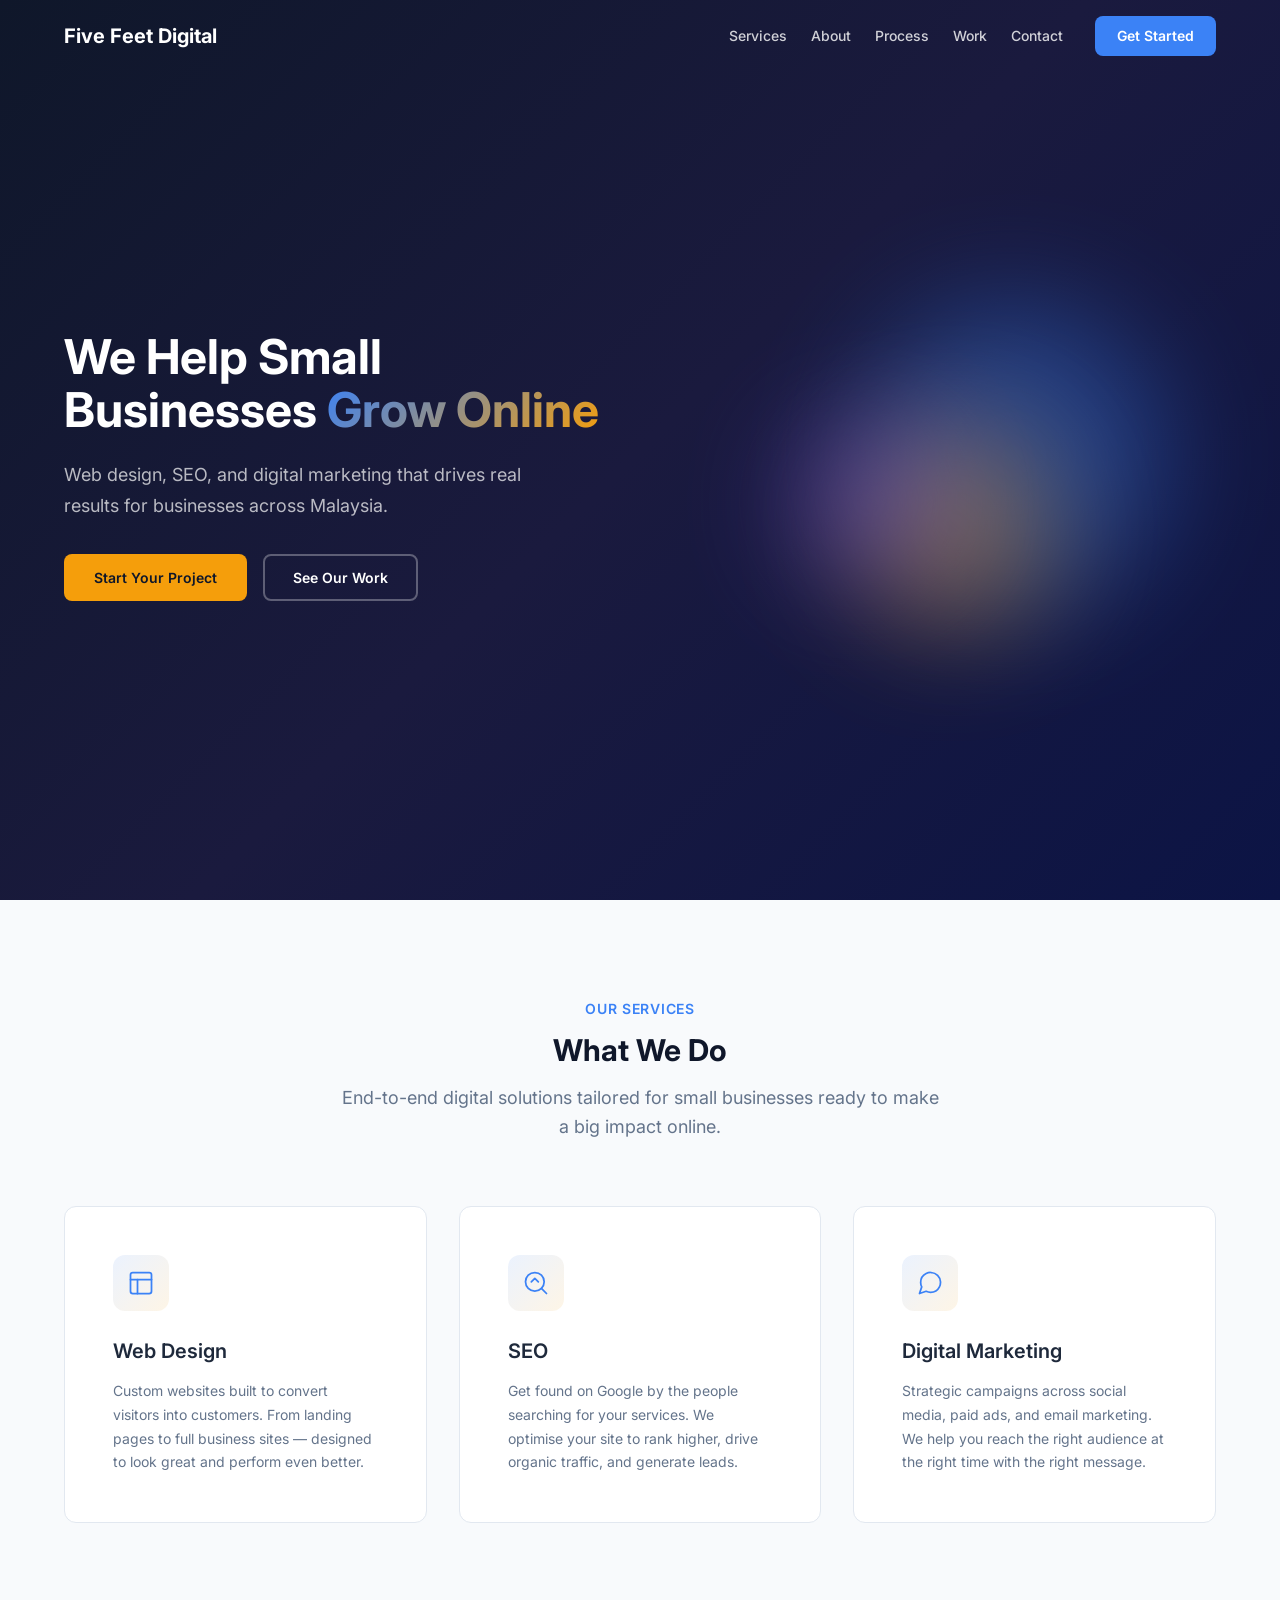
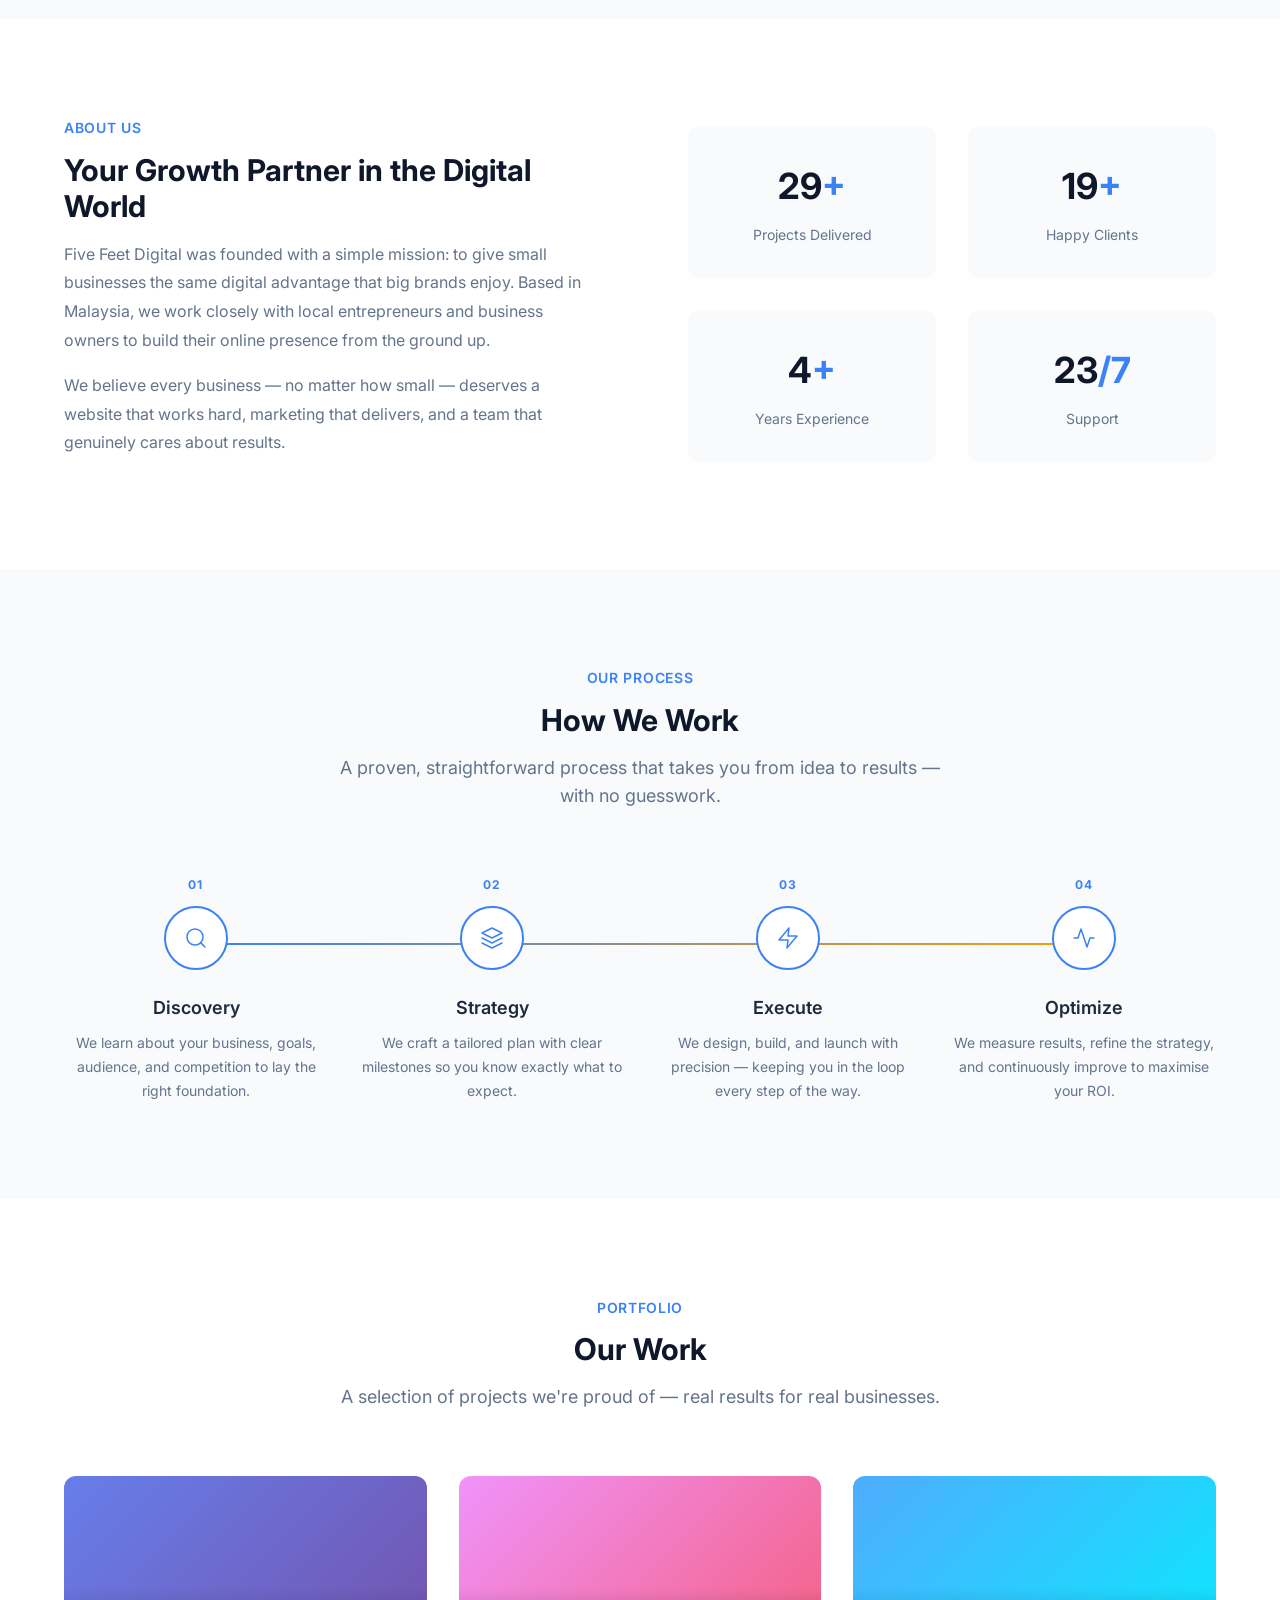
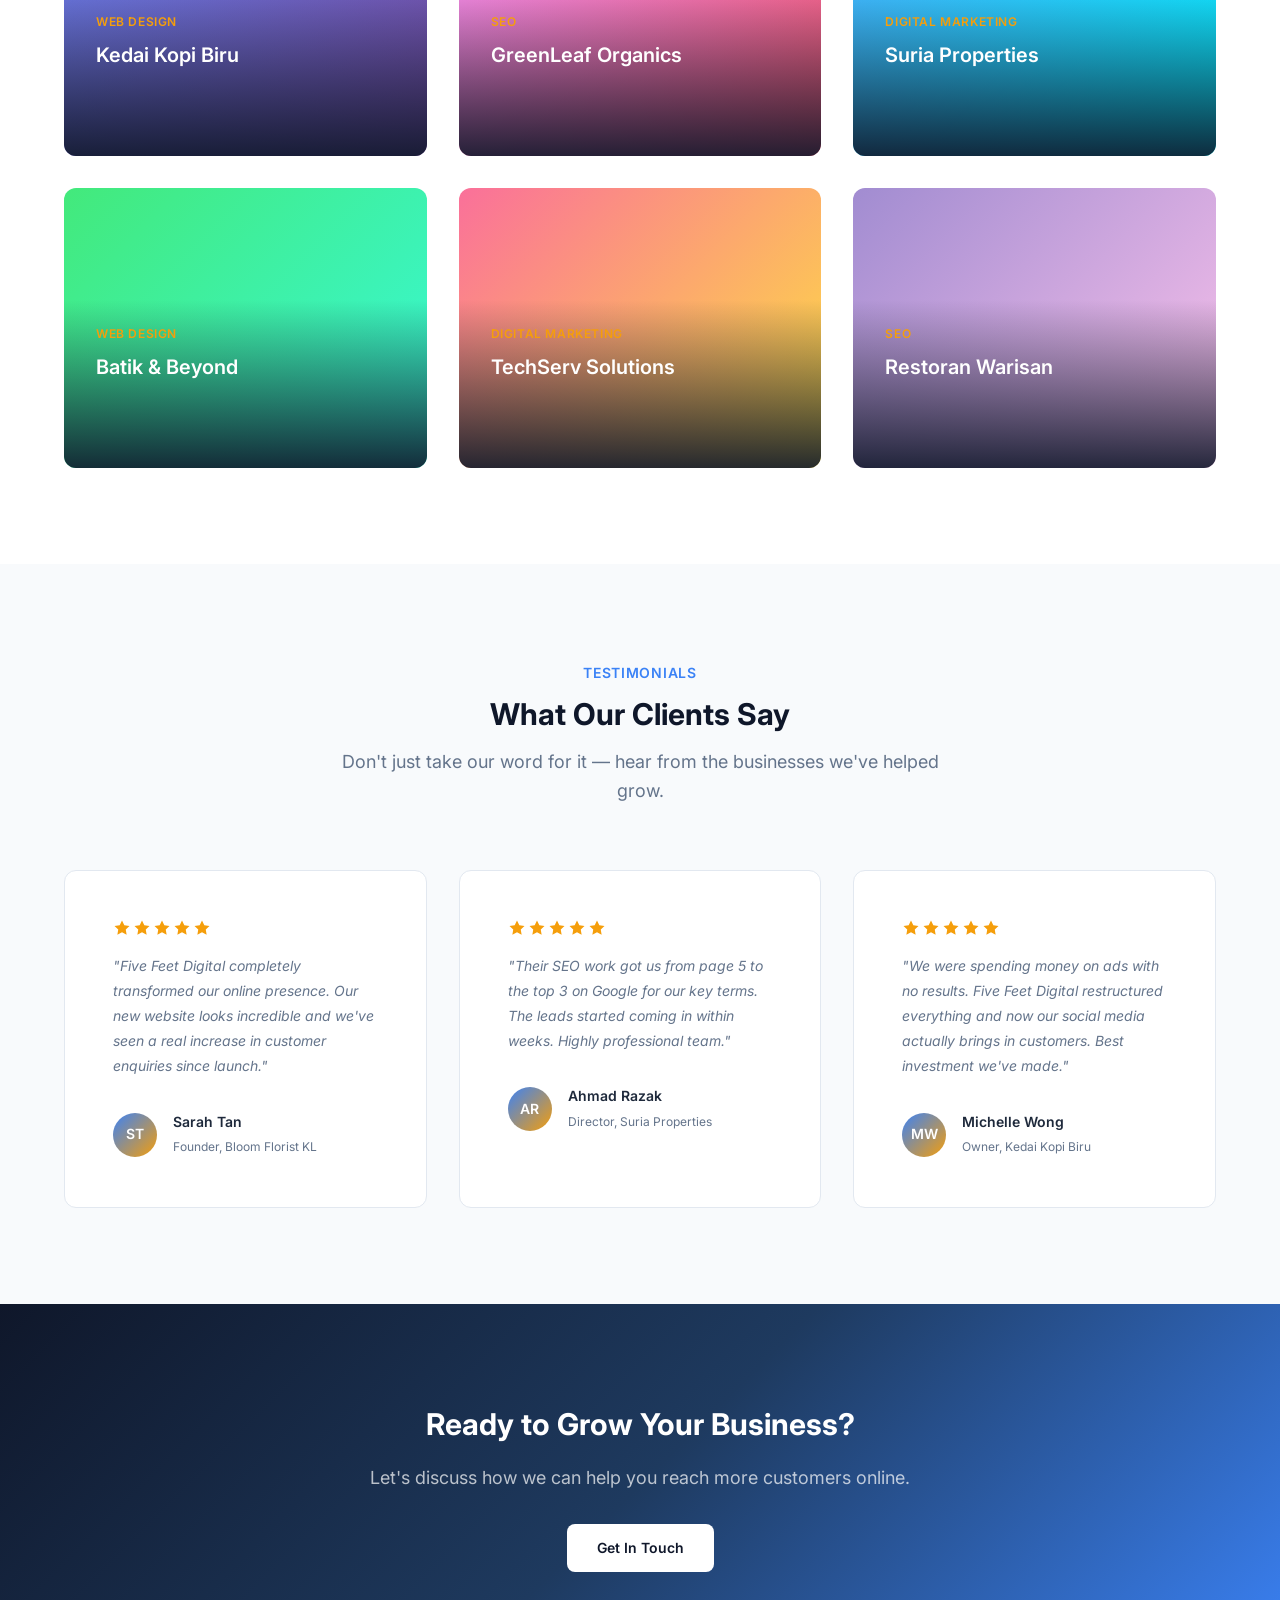
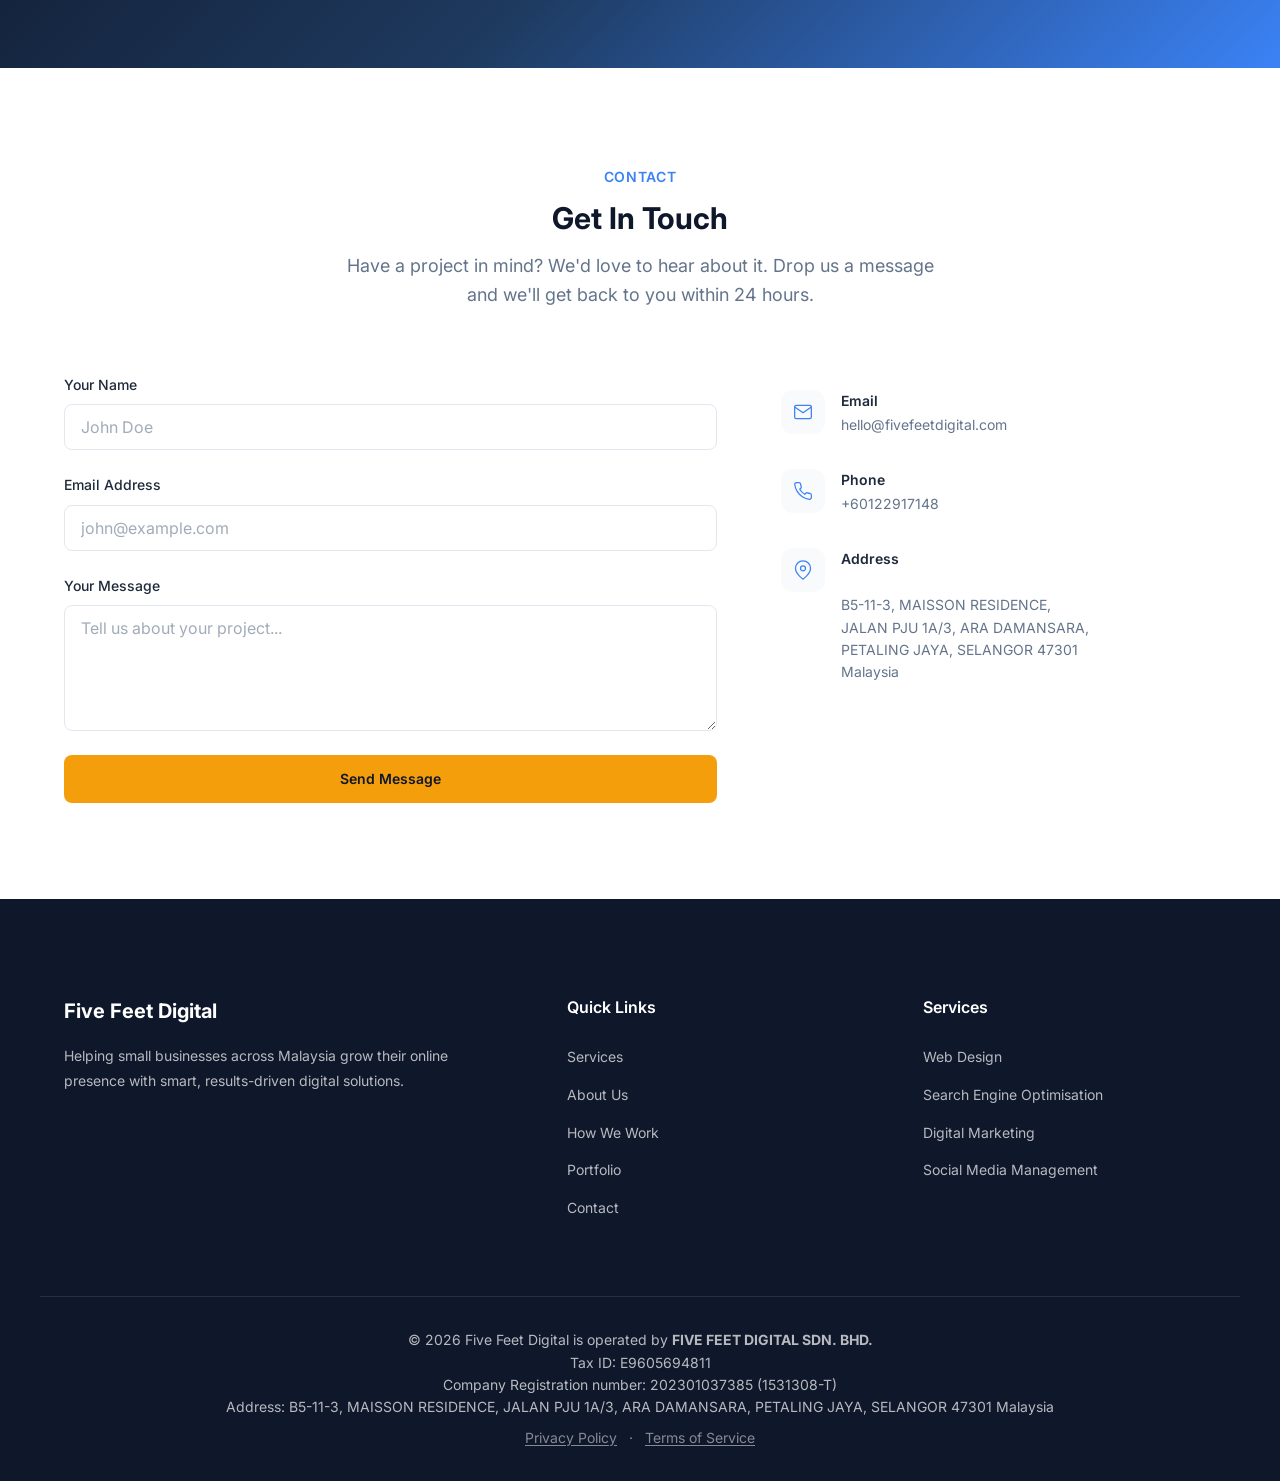
==== index.html @ aad190e7 "updated footer" ====
<!DOCTYPE html>
<html lang="en">
<head>
  <meta charset="UTF-8">
  <meta name="viewport" content="width=device-width, initial-scale=1.0">
  <title>Five Feet Digital — Web Design, SEO & Digital Marketing in Malaysia</title>
  <meta name="description" content="Five Feet Digital helps small businesses in Malaysia grow online with custom web design, SEO, and digital marketing services.">
  <meta property="og:title" content="Five Feet Digital — Web Design, SEO & Digital Marketing">
  <meta property="og:description" content="We help small businesses grow online with custom web design, SEO, and digital marketing services.">
  <meta property="og:type" content="website">
  <meta name="facebook-domain-verification" content="1vi4ggnlfajate3uut2qs964az9f27" />
  <link rel="preconnect" href="https://fonts.googleapis.com">
  <link rel="preconnect" href="https://fonts.gstatic.com" crossorigin>
  <link href="https://fonts.googleapis.com/css2?family=Inter:wght@400;500;600;700&display=swap" rel="stylesheet">
  <link rel="stylesheet" href="style.css">
</head>
<body>

  <!-- Navigation -->
  <header class="header" id="header">
    <nav class="nav container">
      <a href="#" class="nav__logo">Five Feet Digital</a>
      <div class="nav__menu" id="nav-menu">
        <ul class="nav__list">
          <li><a href="#services" class="nav__link">Services</a></li>
          <li><a href="#about" class="nav__link">About</a></li>
          <li><a href="#process" class="nav__link">Process</a></li>
          <li><a href="#work" class="nav__link">Work</a></li>
          <li><a href="#contact" class="nav__link">Contact</a></li>
        </ul>
        <a href="#contact" class="btn btn--primary nav__cta">Get Started</a>
      </div>
      <button class="nav__toggle" id="nav-toggle" aria-label="Toggle menu">
        <span></span>
        <span></span>
        <span></span>
      </button>
    </nav>
  </header>

  <main>

    <!-- Hero -->
    <section class="hero" id="hero">
      <div class="container hero__container">
        <div class="hero__content">
          <h1 class="hero__title">We Help Small Businesses <span class="text-gradient">Grow Online</span></h1>
          <p class="hero__subtitle">Web design, SEO, and digital marketing that drives real results for businesses across Malaysia.</p>
          <div class="hero__actions">
            <a href="#contact" class="btn btn--accent">Start Your Project</a>
            <a href="#work" class="btn btn--outline">See Our Work</a>
          </div>
        </div>
        <div class="hero__visual" aria-hidden="true">
          <div class="hero__shape hero__shape--1"></div>
          <div class="hero__shape hero__shape--2"></div>
          <div class="hero__shape hero__shape--3"></div>
        </div>
      </div>
    </section>

    <!-- Services -->
    <section class="section services" id="services">
      <div class="container">
        <div class="section__header">
          <span class="section__tag">Our Services</span>
          <h2 class="section__title">What We Do</h2>
          <p class="section__subtitle">End-to-end digital solutions tailored for small businesses ready to make a big impact online.</p>
        </div>
        <div class="services__grid">
          <div class="service-card fade-in">
            <div class="service-card__icon">
              <svg width="28" height="28" viewBox="0 0 24 24" fill="none" stroke="currentColor" stroke-width="1.5" stroke-linecap="round" stroke-linejoin="round">
                <rect x="3" y="3" width="18" height="18" rx="2"></rect>
                <line x1="3" y1="9" x2="21" y2="9"></line>
                <line x1="9" y1="21" x2="9" y2="9"></line>
              </svg>
            </div>
            <h3 class="service-card__title">Web Design</h3>
            <p class="service-card__desc">Custom websites built to convert visitors into customers. From landing pages to full business sites — designed to look great and perform even better.</p>
          </div>
          <div class="service-card fade-in">
            <div class="service-card__icon">
              <svg width="28" height="28" viewBox="0 0 24 24" fill="none" stroke="currentColor" stroke-width="1.5" stroke-linecap="round" stroke-linejoin="round">
                <circle cx="11" cy="11" r="8"></circle>
                <line x1="21" y1="21" x2="16.65" y2="16.65"></line>
                <polyline points="8 11 11 8 14 11"></polyline>
              </svg>
            </div>
            <h3 class="service-card__title">SEO</h3>
            <p class="service-card__desc">Get found on Google by the people searching for your services. We optimise your site to rank higher, drive organic traffic, and generate leads.</p>
          </div>
          <div class="service-card fade-in">
            <div class="service-card__icon">
              <svg width="28" height="28" viewBox="0 0 24 24" fill="none" stroke="currentColor" stroke-width="1.5" stroke-linecap="round" stroke-linejoin="round">
                <path d="M21 11.5a8.38 8.38 0 0 1-.9 3.8 8.5 8.5 0 0 1-7.6 4.7 8.38 8.38 0 0 1-3.8-.9L3 21l1.9-5.7a8.38 8.38 0 0 1-.9-3.8 8.5 8.5 0 0 1 4.7-7.6 8.38 8.38 0 0 1 3.8-.9h.5a8.48 8.48 0 0 1 8 8v.5z"></path>
              </svg>
            </div>
            <h3 class="service-card__title">Digital Marketing</h3>
            <p class="service-card__desc">Strategic campaigns across social media, paid ads, and email marketing. We help you reach the right audience at the right time with the right message.</p>
          </div>
        </div>
      </div>
    </section>

    <!-- About -->
    <section class="section about" id="about">
      <div class="container about__container">
        <div class="about__content fade-in">
          <span class="section__tag">About Us</span>
          <h2 class="section__title">Your Growth Partner in the Digital World</h2>
          <p>Five Feet Digital was founded with a simple mission: to give small businesses the same digital advantage that big brands enjoy. Based in Malaysia, we work closely with local entrepreneurs and business owners to build their online presence from the ground up.</p>
          <p>We believe every business — no matter how small — deserves a website that works hard, marketing that delivers, and a team that genuinely cares about results.</p>
        </div>
        <div class="about__stats fade-in">
          <div class="stat">
            <span class="stat__number" data-target="30">0</span><span class="stat__suffix">+</span>
            <span class="stat__label">Projects Delivered</span>
          </div>
          <div class="stat">
            <span class="stat__number" data-target="20">0</span><span class="stat__suffix">+</span>
            <span class="stat__label">Happy Clients</span>
          </div>
          <div class="stat">
            <span class="stat__number" data-target="5">0</span><span class="stat__suffix">+</span>
            <span class="stat__label">Years Experience</span>
          </div>
          <div class="stat">
            <span class="stat__number" data-target="24">0</span><span class="stat__suffix">/7</span>
            <span class="stat__label">Support</span>
          </div>
        </div>
      </div>
    </section>

    <!-- Process -->
    <section class="section process" id="process">
      <div class="container">
        <div class="section__header">
          <span class="section__tag">Our Process</span>
          <h2 class="section__title">How We Work</h2>
          <p class="section__subtitle">A proven, straightforward process that takes you from idea to results — with no guesswork.</p>
        </div>
        <div class="process__timeline">
          <div class="process__step fade-in">
            <div class="process__number">01</div>
            <div class="process__icon">
              <svg width="24" height="24" viewBox="0 0 24 24" fill="none" stroke="currentColor" stroke-width="1.5" stroke-linecap="round" stroke-linejoin="round">
                <circle cx="11" cy="11" r="8"></circle>
                <line x1="21" y1="21" x2="16.65" y2="16.65"></line>
              </svg>
            </div>
            <h3>Discovery</h3>
            <p>We learn about your business, goals, audience, and competition to lay the right foundation.</p>
          </div>
          <div class="process__step fade-in">
            <div class="process__number">02</div>
            <div class="process__icon">
              <svg width="24" height="24" viewBox="0 0 24 24" fill="none" stroke="currentColor" stroke-width="1.5" stroke-linecap="round" stroke-linejoin="round">
                <path d="M12 2L2 7l10 5 10-5-10-5z"></path>
                <path d="M2 17l10 5 10-5"></path>
                <path d="M2 12l10 5 10-5"></path>
              </svg>
            </div>
            <h3>Strategy</h3>
            <p>We craft a tailored plan with clear milestones so you know exactly what to expect.</p>
          </div>
          <div class="process__step fade-in">
            <div class="process__number">03</div>
            <div class="process__icon">
              <svg width="24" height="24" viewBox="0 0 24 24" fill="none" stroke="currentColor" stroke-width="1.5" stroke-linecap="round" stroke-linejoin="round">
                <polyline points="13 2 3 14 12 14 11 22 21 10 12 10 13 2"></polyline>
              </svg>
            </div>
            <h3>Execute</h3>
            <p>We design, build, and launch with precision — keeping you in the loop every step of the way.</p>
          </div>
          <div class="process__step fade-in">
            <div class="process__number">04</div>
            <div class="process__icon">
              <svg width="24" height="24" viewBox="0 0 24 24" fill="none" stroke="currentColor" stroke-width="1.5" stroke-linecap="round" stroke-linejoin="round">
                <polyline points="22 12 18 12 15 21 9 3 6 12 2 12"></polyline>
              </svg>
            </div>
            <h3>Optimize</h3>
            <p>We measure results, refine the strategy, and continuously improve to maximise your ROI.</p>
          </div>
        </div>
      </div>
    </section>

    <!-- Work / Portfolio -->
    <section class="section work" id="work">
      <div class="container">
        <div class="section__header">
          <span class="section__tag">Portfolio</span>
          <h2 class="section__title">Our Work</h2>
          <p class="section__subtitle">A selection of projects we're proud of — real results for real businesses.</p>
        </div>
        <div class="work__grid">
          <div class="work-card fade-in" style="--card-gradient: linear-gradient(135deg, #667eea, #764ba2)">
            <div class="work-card__overlay">
              <span class="work-card__tag">Web Design</span>
              <h3 class="work-card__title">Kedai Kopi Biru</h3>
              <p class="work-card__desc">Cafe website redesign that increased online orders by 40%</p>
            </div>
          </div>
          <div class="work-card fade-in" style="--card-gradient: linear-gradient(135deg, #f093fb, #f5576c)">
            <div class="work-card__overlay">
              <span class="work-card__tag">SEO</span>
              <h3 class="work-card__title">GreenLeaf Organics</h3>
              <p class="work-card__desc">E-commerce SEO strategy driving 3x organic traffic growth</p>
            </div>
          </div>
          <div class="work-card fade-in" style="--card-gradient: linear-gradient(135deg, #4facfe, #00f2fe)">
            <div class="work-card__overlay">
              <span class="work-card__tag">Digital Marketing</span>
              <h3 class="work-card__title">Suria Properties</h3>
              <p class="work-card__desc">Lead generation campaign with 200+ qualified leads per month</p>
            </div>
          </div>
          <div class="work-card fade-in" style="--card-gradient: linear-gradient(135deg, #43e97b, #38f9d7)">
            <div class="work-card__overlay">
              <span class="work-card__tag">Web Design</span>
              <h3 class="work-card__title">Batik &amp; Beyond</h3>
              <p class="work-card__desc">Brand identity and online store for a traditional craft business</p>
            </div>
          </div>
          <div class="work-card fade-in" style="--card-gradient: linear-gradient(135deg, #fa709a, #fee140)">
            <div class="work-card__overlay">
              <span class="work-card__tag">Digital Marketing</span>
              <h3 class="work-card__title">TechServ Solutions</h3>
              <p class="work-card__desc">Full digital strategy that doubled revenue in 6 months</p>
            </div>
          </div>
          <div class="work-card fade-in" style="--card-gradient: linear-gradient(135deg, #a18cd1, #fbc2eb)">
            <div class="work-card__overlay">
              <span class="work-card__tag">SEO</span>
              <h3 class="work-card__title">Restoran Warisan</h3>
              <p class="work-card__desc">Local SEO and Google Maps optimisation for a heritage restaurant</p>
            </div>
          </div>
        </div>
      </div>
    </section>

    <!-- Testimonials -->
    <section class="section testimonials" id="testimonials">
      <div class="container">
        <div class="section__header">
          <span class="section__tag">Testimonials</span>
          <h2 class="section__title">What Our Clients Say</h2>
          <p class="section__subtitle">Don't just take our word for it — hear from the businesses we've helped grow.</p>
        </div>
        <div class="testimonials__grid">
          <div class="testimonial-card fade-in">
            <div class="testimonial-card__stars" aria-label="5 out of 5 stars">
              <svg width="18" height="18" viewBox="0 0 24 24" fill="currentColor"><path d="M12 2l3.09 6.26L22 9.27l-5 4.87 1.18 6.88L12 17.77l-6.18 3.25L7 14.14 2 9.27l6.91-1.01L12 2z"/></svg>
              <svg width="18" height="18" viewBox="0 0 24 24" fill="currentColor"><path d="M12 2l3.09 6.26L22 9.27l-5 4.87 1.18 6.88L12 17.77l-6.18 3.25L7 14.14 2 9.27l6.91-1.01L12 2z"/></svg>
              <svg width="18" height="18" viewBox="0 0 24 24" fill="currentColor"><path d="M12 2l3.09 6.26L22 9.27l-5 4.87 1.18 6.88L12 17.77l-6.18 3.25L7 14.14 2 9.27l6.91-1.01L12 2z"/></svg>
              <svg width="18" height="18" viewBox="0 0 24 24" fill="currentColor"><path d="M12 2l3.09 6.26L22 9.27l-5 4.87 1.18 6.88L12 17.77l-6.18 3.25L7 14.14 2 9.27l6.91-1.01L12 2z"/></svg>
              <svg width="18" height="18" viewBox="0 0 24 24" fill="currentColor"><path d="M12 2l3.09 6.26L22 9.27l-5 4.87 1.18 6.88L12 17.77l-6.18 3.25L7 14.14 2 9.27l6.91-1.01L12 2z"/></svg>
            </div>
            <p class="testimonial-card__quote">"Five Feet Digital completely transformed our online presence. Our new website looks incredible and we've seen a real increase in customer enquiries since launch."</p>
            <div class="testimonial-card__author">
              <div class="testimonial-card__avatar">ST</div>
              <div>
                <strong>Sarah Tan</strong>
                <span>Founder, Bloom Florist KL</span>
              </div>
            </div>
          </div>
          <div class="testimonial-card fade-in">
            <div class="testimonial-card__stars" aria-label="5 out of 5 stars">
              <svg width="18" height="18" viewBox="0 0 24 24" fill="currentColor"><path d="M12 2l3.09 6.26L22 9.27l-5 4.87 1.18 6.88L12 17.77l-6.18 3.25L7 14.14 2 9.27l6.91-1.01L12 2z"/></svg>
              <svg width="18" height="18" viewBox="0 0 24 24" fill="currentColor"><path d="M12 2l3.09 6.26L22 9.27l-5 4.87 1.18 6.88L12 17.77l-6.18 3.25L7 14.14 2 9.27l6.91-1.01L12 2z"/></svg>
              <svg width="18" height="18" viewBox="0 0 24 24" fill="currentColor"><path d="M12 2l3.09 6.26L22 9.27l-5 4.87 1.18 6.88L12 17.77l-6.18 3.25L7 14.14 2 9.27l6.91-1.01L12 2z"/></svg>
              <svg width="18" height="18" viewBox="0 0 24 24" fill="currentColor"><path d="M12 2l3.09 6.26L22 9.27l-5 4.87 1.18 6.88L12 17.77l-6.18 3.25L7 14.14 2 9.27l6.91-1.01L12 2z"/></svg>
              <svg width="18" height="18" viewBox="0 0 24 24" fill="currentColor"><path d="M12 2l3.09 6.26L22 9.27l-5 4.87 1.18 6.88L12 17.77l-6.18 3.25L7 14.14 2 9.27l6.91-1.01L12 2z"/></svg>
            </div>
            <p class="testimonial-card__quote">"Their SEO work got us from page 5 to the top 3 on Google for our key terms. The leads started coming in within weeks. Highly professional team."</p>
            <div class="testimonial-card__author">
              <div class="testimonial-card__avatar">AR</div>
              <div>
                <strong>Ahmad Razak</strong>
                <span>Director, Suria Properties</span>
              </div>
            </div>
          </div>
          <div class="testimonial-card fade-in">
            <div class="testimonial-card__stars" aria-label="5 out of 5 stars">
              <svg width="18" height="18" viewBox="0 0 24 24" fill="currentColor"><path d="M12 2l3.09 6.26L22 9.27l-5 4.87 1.18 6.88L12 17.77l-6.18 3.25L7 14.14 2 9.27l6.91-1.01L12 2z"/></svg>
              <svg width="18" height="18" viewBox="0 0 24 24" fill="currentColor"><path d="M12 2l3.09 6.26L22 9.27l-5 4.87 1.18 6.88L12 17.77l-6.18 3.25L7 14.14 2 9.27l6.91-1.01L12 2z"/></svg>
              <svg width="18" height="18" viewBox="0 0 24 24" fill="currentColor"><path d="M12 2l3.09 6.26L22 9.27l-5 4.87 1.18 6.88L12 17.77l-6.18 3.25L7 14.14 2 9.27l6.91-1.01L12 2z"/></svg>
              <svg width="18" height="18" viewBox="0 0 24 24" fill="currentColor"><path d="M12 2l3.09 6.26L22 9.27l-5 4.87 1.18 6.88L12 17.77l-6.18 3.25L7 14.14 2 9.27l6.91-1.01L12 2z"/></svg>
              <svg width="18" height="18" viewBox="0 0 24 24" fill="currentColor"><path d="M12 2l3.09 6.26L22 9.27l-5 4.87 1.18 6.88L12 17.77l-6.18 3.25L7 14.14 2 9.27l6.91-1.01L12 2z"/></svg>
            </div>
            <p class="testimonial-card__quote">"We were spending money on ads with no results. Five Feet Digital restructured everything and now our social media actually brings in customers. Best investment we've made."</p>
            <div class="testimonial-card__author">
              <div class="testimonial-card__avatar">MW</div>
              <div>
                <strong>Michelle Wong</strong>
                <span>Owner, Kedai Kopi Biru</span>
              </div>
            </div>
          </div>
        </div>
      </div>
    </section>

    <!-- CTA Banner -->
    <section class="cta-banner">
      <div class="container cta-banner__container">
        <h2 class="cta-banner__title">Ready to Grow Your Business?</h2>
        <p class="cta-banner__subtitle">Let's discuss how we can help you reach more customers online.</p>
        <a href="#contact" class="btn btn--white">Get In Touch</a>
      </div>
    </section>

    <!-- Contact -->
    <section class="section contact" id="contact">
      <div class="container">
        <div class="section__header">
          <span class="section__tag">Contact</span>
          <h2 class="section__title">Get In Touch</h2>
          <p class="section__subtitle">Have a project in mind? We'd love to hear about it. Drop us a message and we'll get back to you within 24 hours.</p>
        </div>
        <div class="contact__container">
          <!-- To connect this form to a backend, replace action="#" with your Formspree endpoint (e.g. https://formspree.io/f/YOUR_ID) -->
          <form class="contact__form fade-in" id="contact-form" action="#" method="POST">
            <div class="form__group">
              <label for="name">Your Name</label>
              <input type="text" id="name" name="name" placeholder="John Doe" required>
            </div>
            <div class="form__group">
              <label for="email">Email Address</label>
              <input type="email" id="email" name="email" placeholder="john@example.com" required>
            </div>
            <div class="form__group">
              <label for="message">Your Message</label>
              <textarea id="message" name="message" rows="5" placeholder="Tell us about your project..." required></textarea>
            </div>
            <button type="submit" class="btn btn--accent btn--full">Send Message</button>
          </form>
          <div class="contact__info fade-in">
            <div class="contact__info-item">
              <div class="contact__info-icon">
                <svg width="20" height="20" viewBox="0 0 24 24" fill="none" stroke="currentColor" stroke-width="1.5" stroke-linecap="round" stroke-linejoin="round">
                  <path d="M4 4h16c1.1 0 2 .9 2 2v12c0 1.1-.9 2-2 2H4c-1.1 0-2-.9-2-2V6c0-1.1.9-2 2-2z"></path>
                  <polyline points="22,6 12,13 2,6"></polyline>
                </svg>
              </div>
              <div>
                <strong>Email</strong>
                <p><a href="mailto:hello@fivefeetdigital.com">hello@fivefeetdigital.com</a></p>
              </div>
            </div>
            <div class="contact__info-item">
              <div class="contact__info-icon">
                <svg width="20" height="20" viewBox="0 0 24 24" fill="none" stroke="currentColor" stroke-width="1.5" stroke-linecap="round" stroke-linejoin="round">
                  <path d="M22 16.92v3a2 2 0 0 1-2.18 2 19.79 19.79 0 0 1-8.63-3.07 19.5 19.5 0 0 1-6-6 19.79 19.79 0 0 1-3.07-8.67A2 2 0 0 1 4.11 2h3a2 2 0 0 1 2 1.72 12.84 12.84 0 0 0 .7 2.81 2 2 0 0 1-.45 2.11L8.09 9.91a16 16 0 0 0 6 6l1.27-1.27a2 2 0 0 1 2.11-.45 12.84 12.84 0 0 0 2.81.7A2 2 0 0 1 22 16.92z"></path>
                </svg>
              </div>
              <div>
                <strong>Phone</strong>
                <p>+60122917148</p>
              </div>
            </div>
            <div class="contact__info-item">
              <div class="contact__info-icon">
                <svg width="20" height="20" viewBox="0 0 24 24" fill="none" stroke="currentColor" stroke-width="1.5" stroke-linecap="round" stroke-linejoin="round">
                  <path d="M21 10c0 7-9 13-9 13s-9-6-9-13a9 9 0 0 1 18 0z"></path>
                  <circle cx="12" cy="10" r="3"></circle>
                </svg>
              </div>
              <div>
                <strong>Address</strong>
                <p><br>B5-11-3, MAISSON RESIDENCE,<br>JALAN PJU 1A/3, ARA DAMANSARA,<br>PETALING JAYA, SELANGOR 47301<br>Malaysia</p>
              </div>
            </div>
          </div>
        </div>
      </div>
    </section>

  </main>

  <!-- Footer -->
  <footer class="footer">
    <div class="container footer__container">
      <div class="footer__col">
        <h3 class="footer__logo">Five Feet Digital</h3>
        <p>Helping small businesses across Malaysia grow their online presence with smart, results-driven digital solutions.</p>
      </div>
      <div class="footer__col">
        <h4>Quick Links</h4>
        <ul>
          <li><a href="#services">Services</a></li>
          <li><a href="#about">About Us</a></li>
          <li><a href="#process">How We Work</a></li>
          <li><a href="#work">Portfolio</a></li>
          <li><a href="contact.html">Contact</a></li>
        </ul>
      </div>
      <div class="footer__col">
        <h4>Services</h4>
        <ul>
          <li><a href="#services">Web Design</a></li>
          <li><a href="#services">Search Engine Optimisation</a></li>
          <li><a href="#services">Digital Marketing</a></li>
          <li><a href="#services">Social Media Management</a></li>
        </ul>
      </div>
    </div>
    <div class="footer__bottom container">
      <p>&copy; 2026 Five Feet Digital is operated by <b>FIVE FEET DIGITAL SDN. BHD.</b></p>
      <p>Tax ID: E9605694811</p>
      <p>Company Registration number: 202301037385 (1531308-T)</p>
      <p>Address: B5-11-3, MAISSON RESIDENCE, JALAN PJU 1A/3, ARA DAMANSARA, PETALING JAYA, SELANGOR 47301 Malaysia</p>
      <p class="footer__legal">
        <a href="privacy-policy.html">Privacy Policy</a>
        <span aria-hidden="true">·</span>
        <a href="terms-of-service.html">Terms of Service</a>
      </p>
    </div>
  </footer>

  <script src="script.js"></script>
</body>
</html>
---- style.css ----
/* ===== Custom Properties ===== */
:root {
  --clr-primary: #0f172a;
  --clr-primary-light: #1e293b;
  --clr-accent: #3b82f6;
  --clr-accent-dark: #2563eb;
  --clr-accent-warm: #f59e0b;
  --clr-accent-warm-dark: #d97706;
  --clr-bg: #f8fafc;
  --clr-bg-alt: #f1f5f9;
  --clr-text: #1e293b;
  --clr-text-muted: #64748b;
  --clr-white: #ffffff;
  --clr-border: #e2e8f0;

  --ff-body: 'Inter', -apple-system, BlinkMacSystemFont, 'Segoe UI', sans-serif;

  --fs-xs: 0.75rem;
  --fs-sm: 0.875rem;
  --fs-base: 1rem;
  --fs-lg: 1.125rem;
  --fs-xl: 1.25rem;
  --fs-2xl: 1.5rem;
  --fs-3xl: 1.875rem;
  --fs-4xl: 2.25rem;
  --fs-5xl: 3rem;
  --fs-6xl: 3.75rem;

  --fw-normal: 400;
  --fw-medium: 500;
  --fw-semibold: 600;
  --fw-bold: 700;

  --space-xs: 0.5rem;
  --space-sm: 0.75rem;
  --space-md: 1rem;
  --space-lg: 1.5rem;
  --space-xl: 2rem;
  --space-2xl: 3rem;
  --space-3xl: 4rem;
  --space-4xl: 6rem;
  --space-5xl: 8rem;

  --radius-sm: 0.375rem;
  --radius-md: 0.5rem;
  --radius-lg: 0.75rem;
  --radius-xl: 1rem;
  --radius-full: 9999px;

  --shadow-sm: 0 1px 2px rgba(0, 0, 0, 0.05);
  --shadow-md: 0 4px 6px -1px rgba(0, 0, 0, 0.1), 0 2px 4px -2px rgba(0, 0, 0, 0.1);
  --shadow-lg: 0 10px 15px -3px rgba(0, 0, 0, 0.1), 0 4px 6px -4px rgba(0, 0, 0, 0.1);
  --shadow-xl: 0 20px 25px -5px rgba(0, 0, 0, 0.1), 0 8px 10px -6px rgba(0, 0, 0, 0.1);

  --transition: 0.3s ease;
}

/* ===== Reset ===== */
*,
*::before,
*::after {
  margin: 0;
  padding: 0;
  box-sizing: border-box;
}

html {
  scroll-behavior: smooth;
  scroll-padding-top: 5rem;
}

body {
  font-family: var(--ff-body);
  font-size: var(--fs-base);
  line-height: 1.6;
  color: var(--clr-text);
  background-color: var(--clr-white);
  -webkit-font-smoothing: antialiased;
  -moz-osx-font-smoothing: grayscale;
}

img {
  max-width: 100%;
  display: block;
}

a {
  text-decoration: none;
  color: inherit;
}

ul {
  list-style: none;
}

/* ===== Utilities ===== */
.container {
  max-width: 1200px;
  margin: 0 auto;
  padding: 0 1.5rem;
}

.text-gradient {
  background: linear-gradient(135deg, var(--clr-accent), var(--clr-accent-warm));
  -webkit-background-clip: text;
  -webkit-text-fill-color: transparent;
  background-clip: text;
}

/* ===== Focus Styles ===== */
:focus-visible {
  outline: 2px solid var(--clr-accent);
  outline-offset: 2px;
}

/* ===== Buttons ===== */
.btn {
  display: inline-flex;
  align-items: center;
  justify-content: center;
  padding: 0.75rem 1.75rem;
  border-radius: var(--radius-md);
  font-family: var(--ff-body);
  font-size: var(--fs-sm);
  font-weight: var(--fw-semibold);
  cursor: pointer;
  transition: all var(--transition);
  border: 2px solid transparent;
  text-align: center;
  line-height: 1.4;
}

.btn--primary {
  background-color: var(--clr-accent);
  color: var(--clr-white);
}

.btn--primary:hover {
  background-color: var(--clr-accent-dark);
  transform: translateY(-1px);
  box-shadow: var(--shadow-md);
}

.btn--accent {
  background-color: var(--clr-accent-warm);
  color: var(--clr-primary);
}

.btn--accent:hover {
  background-color: var(--clr-accent-warm-dark);
  transform: translateY(-1px);
  box-shadow: var(--shadow-md);
}

.btn--outline {
  background: transparent;
  border-color: var(--clr-border);
  color: var(--clr-text);
}

.btn--outline:hover {
  border-color: var(--clr-accent);
  color: var(--clr-accent);
  transform: translateY(-1px);
}

.btn--white {
  background-color: var(--clr-white);
  color: var(--clr-primary);
}

.btn--white:hover {
  background-color: var(--clr-bg);
  transform: translateY(-1px);
  box-shadow: var(--shadow-lg);
}

.btn--full {
  width: 100%;
}

/* ===== Section Styles ===== */
.section {
  padding: var(--space-4xl) 0;
}

.section__header {
  text-align: center;
  max-width: 600px;
  margin: 0 auto var(--space-3xl);
}

.section__tag {
  display: inline-block;
  font-size: var(--fs-sm);
  font-weight: var(--fw-semibold);
  color: var(--clr-accent);
  text-transform: uppercase;
  letter-spacing: 0.05em;
  margin-bottom: var(--space-sm);
}

.section__title {
  font-size: var(--fs-3xl);
  font-weight: var(--fw-bold);
  color: var(--clr-primary);
  line-height: 1.2;
  margin-bottom: var(--space-md);
}

.section__subtitle {
  font-size: var(--fs-lg);
  color: var(--clr-text-muted);
}

/* ===== Navigation ===== */
.header {
  position: fixed;
  top: 0;
  left: 0;
  width: 100%;
  z-index: 1000;
  padding: 1rem 0;
  transition: all var(--transition);
}

.header.scrolled {
  background-color: rgba(255, 255, 255, 0.95);
  backdrop-filter: blur(10px);
  -webkit-backdrop-filter: blur(10px);
  box-shadow: var(--shadow-sm);
  padding: 0.75rem 0;
}

.nav {
  display: flex;
  align-items: center;
  justify-content: space-between;
}

.nav__logo {
  font-size: var(--fs-xl);
  font-weight: var(--fw-bold);
  color: var(--clr-white);
  transition: color var(--transition);
}

.header.scrolled .nav__logo {
  color: var(--clr-primary);
}

.nav__menu {
  display: flex;
  align-items: center;
  gap: var(--space-xl);
}

.nav__list {
  display: flex;
  gap: var(--space-lg);
}

.nav__link {
  font-size: var(--fs-sm);
  font-weight: var(--fw-medium);
  color: rgba(255, 255, 255, 0.8);
  transition: color var(--transition);
  position: relative;
}

.nav__link::after {
  content: '';
  position: absolute;
  bottom: -4px;
  left: 0;
  width: 0;
  height: 2px;
  background: var(--clr-accent);
  transition: width var(--transition);
}

.nav__link:hover::after {
  width: 100%;
}

.nav__link:hover {
  color: var(--clr-white);
}

.header.scrolled .nav__link {
  color: var(--clr-text-muted);
}

.header.scrolled .nav__link:hover {
  color: var(--clr-primary);
}

.nav__cta {
  padding: 0.5rem 1.25rem;
}

.nav__toggle {
  display: none;
  flex-direction: column;
  gap: 5px;
  background: none;
  border: none;
  cursor: pointer;
  padding: 4px;
  z-index: 1001;
}

.nav__toggle span {
  display: block;
  width: 24px;
  height: 2px;
  background-color: var(--clr-white);
  transition: all var(--transition);
  transform-origin: center;
}

.header.scrolled .nav__toggle span {
  background-color: var(--clr-primary);
}

/* ===== Hero ===== */
.hero {
  position: relative;
  min-height: 100vh;
  display: flex;
  align-items: center;
  background: linear-gradient(135deg, var(--clr-primary) 0%, #1a1a3e 50%, #0c1445 100%);
  overflow: hidden;
  padding: var(--space-5xl) 0 var(--space-4xl);
}

.hero__container {
  display: grid;
  grid-template-columns: 1fr 1fr;
  gap: var(--space-3xl);
  align-items: center;
  position: relative;
  z-index: 2;
}

.hero__title {
  font-size: var(--fs-5xl);
  font-weight: var(--fw-bold);
  color: var(--clr-white);
  line-height: 1.1;
  margin-bottom: var(--space-lg);
}

.hero__subtitle {
  font-size: var(--fs-lg);
  color: rgba(255, 255, 255, 0.7);
  margin-bottom: var(--space-xl);
  max-width: 500px;
  line-height: 1.7;
}

.hero__actions {
  display: flex;
  gap: var(--space-md);
  flex-wrap: wrap;
}

.hero__actions .btn--outline {
  border-color: rgba(255, 255, 255, 0.3);
  color: var(--clr-white);
}

.hero__actions .btn--outline:hover {
  border-color: var(--clr-white);
  color: var(--clr-white);
}

/* Hero Decorative Shapes */
.hero__visual {
  position: relative;
  width: 100%;
  height: 400px;
}

.hero__shape {
  position: absolute;
  border-radius: 50%;
  filter: blur(60px);
  opacity: 0.4;
  animation: float 6s ease-in-out infinite;
}

.hero__shape--1 {
  width: 300px;
  height: 300px;
  background: var(--clr-accent);
  top: 10%;
  right: 10%;
  animation-delay: 0s;
}

.hero__shape--2 {
  width: 200px;
  height: 200px;
  background: var(--clr-accent-warm);
  bottom: 10%;
  right: 30%;
  animation-delay: -2s;
}

.hero__shape--3 {
  width: 150px;
  height: 150px;
  background: #8b5cf6;
  top: 40%;
  right: 50%;
  animation-delay: -4s;
}

@keyframes float {
  0%,
  100% {
    transform: translateY(0) scale(1);
  }
  50% {
    transform: translateY(-20px) scale(1.05);
  }
}

/* ===== Services ===== */
.services {
  background-color: var(--clr-bg);
}

.services__grid {
  display: grid;
  grid-template-columns: repeat(3, 1fr);
  gap: var(--space-xl);
}

.service-card {
  background: var(--clr-white);
  border-radius: var(--radius-lg);
  padding: var(--space-2xl);
  transition: all var(--transition);
  border: 1px solid var(--clr-border);
}

.service-card:hover {
  transform: translateY(-4px);
  box-shadow: var(--shadow-xl);
  border-color: transparent;
}

.service-card__icon {
  width: 56px;
  height: 56px;
  border-radius: var(--radius-lg);
  background: linear-gradient(135deg, rgba(59, 130, 246, 0.1), rgba(245, 158, 11, 0.1));
  display: flex;
  align-items: center;
  justify-content: center;
  color: var(--clr-accent);
  margin-bottom: var(--space-lg);
}

.service-card__title {
  font-size: var(--fs-xl);
  font-weight: var(--fw-semibold);
  margin-bottom: var(--space-sm);
}

.service-card__desc {
  color: var(--clr-text-muted);
  font-size: var(--fs-sm);
  line-height: 1.7;
}

/* ===== About ===== */
.about__container {
  display: grid;
  grid-template-columns: 1fr 1fr;
  gap: var(--space-4xl);
  align-items: center;
}

.about__content .section__tag,
.about__content .section__title {
  text-align: left;
}

.about__content p {
  color: var(--clr-text-muted);
  margin-bottom: var(--space-md);
  line-height: 1.8;
}

.about__stats {
  display: grid;
  grid-template-columns: 1fr 1fr;
  gap: var(--space-xl);
}

.stat {
  background: var(--clr-bg);
  border-radius: var(--radius-lg);
  padding: var(--space-xl);
  text-align: center;
  transition: all var(--transition);
}

.stat:hover {
  background: var(--clr-white);
  box-shadow: var(--shadow-md);
}

.stat__number {
  font-size: var(--fs-4xl);
  font-weight: var(--fw-bold);
  color: var(--clr-primary);
  display: inline;
}

.stat__suffix {
  font-size: var(--fs-4xl);
  font-weight: var(--fw-bold);
  color: var(--clr-accent);
}

.stat__label {
  display: block;
  font-size: var(--fs-sm);
  color: var(--clr-text-muted);
  margin-top: var(--space-xs);
}

/* ===== Process ===== */
.process {
  background-color: var(--clr-bg);
}

.process__timeline {
  display: grid;
  grid-template-columns: repeat(4, 1fr);
  gap: var(--space-xl);
  position: relative;
}

.process__timeline::before {
  content: '';
  position: absolute;
  top: 68px;
  left: 12.5%;
  right: 12.5%;
  height: 2px;
  background: linear-gradient(90deg, var(--clr-accent), var(--clr-accent-warm));
}

.process__step {
  text-align: center;
  position: relative;
}

.process__number {
  font-size: var(--fs-xs);
  font-weight: var(--fw-bold);
  color: var(--clr-accent);
  margin-bottom: var(--space-sm);
  letter-spacing: 0.1em;
}

.process__icon {
  width: 64px;
  height: 64px;
  border-radius: 50%;
  background: var(--clr-white);
  border: 2px solid var(--clr-accent);
  display: flex;
  align-items: center;
  justify-content: center;
  color: var(--clr-accent);
  margin: 0 auto var(--space-lg);
  position: relative;
  z-index: 2;
  transition: all var(--transition);
}

.process__step:hover .process__icon {
  background: var(--clr-accent);
  color: var(--clr-white);
}

.process__step h3 {
  font-size: var(--fs-lg);
  font-weight: var(--fw-semibold);
  margin-bottom: var(--space-xs);
}

.process__step p {
  font-size: var(--fs-sm);
  color: var(--clr-text-muted);
  line-height: 1.7;
}

/* ===== Work / Portfolio ===== */
.work__grid {
  display: grid;
  grid-template-columns: repeat(3, 1fr);
  gap: var(--space-xl);
}

.work-card {
  position: relative;
  border-radius: var(--radius-lg);
  overflow: hidden;
  height: 280px;
  background: var(--card-gradient);
  cursor: pointer;
  transition: all var(--transition);
}

.work-card__overlay {
  position: absolute;
  inset: 0;
  background: linear-gradient(to top, rgba(15, 23, 42, 0.9) 0%, rgba(15, 23, 42, 0) 60%);
  display: flex;
  flex-direction: column;
  justify-content: flex-end;
  padding: var(--space-xl);
  transition: all var(--transition);
}

.work-card:hover .work-card__overlay {
  background: linear-gradient(to top, rgba(15, 23, 42, 0.95) 0%, rgba(15, 23, 42, 0.3) 100%);
}

.work-card:hover {
  transform: translateY(-4px);
  box-shadow: var(--shadow-xl);
}

.work-card__tag {
  display: inline-block;
  font-size: var(--fs-xs);
  font-weight: var(--fw-semibold);
  color: var(--clr-accent-warm);
  text-transform: uppercase;
  letter-spacing: 0.05em;
  margin-bottom: var(--space-xs);
}

.work-card__title {
  font-size: var(--fs-xl);
  color: var(--clr-white);
  font-weight: var(--fw-semibold);
  margin-bottom: var(--space-xs);
}

.work-card__desc {
  font-size: var(--fs-sm);
  color: rgba(255, 255, 255, 0.7);
  opacity: 0;
  transform: translateY(10px);
  transition: all var(--transition);
}

.work-card:hover .work-card__desc {
  opacity: 1;
  transform: translateY(0);
}

/* ===== Testimonials ===== */
.testimonials {
  background-color: var(--clr-bg);
}

.testimonials__grid {
  display: grid;
  grid-template-columns: repeat(3, 1fr);
  gap: var(--space-xl);
}

.testimonial-card {
  background: var(--clr-white);
  border-radius: var(--radius-lg);
  padding: var(--space-2xl);
  border: 1px solid var(--clr-border);
  transition: all var(--transition);
}

.testimonial-card:hover {
  box-shadow: var(--shadow-lg);
  border-color: transparent;
}

.testimonial-card__stars {
  color: var(--clr-accent-warm);
  font-size: var(--fs-lg);
  margin-bottom: var(--space-md);
  display: flex;
  gap: 2px;
}

.testimonial-card__quote {
  font-size: var(--fs-sm);
  color: var(--clr-text-muted);
  line-height: 1.8;
  margin-bottom: var(--space-xl);
  font-style: italic;
}

.testimonial-card__author {
  display: flex;
  align-items: center;
  gap: var(--space-md);
}

.testimonial-card__avatar {
  width: 44px;
  height: 44px;
  border-radius: 50%;
  background: linear-gradient(135deg, var(--clr-accent), var(--clr-accent-warm));
  display: flex;
  align-items: center;
  justify-content: center;
  color: var(--clr-white);
  font-size: var(--fs-sm);
  font-weight: var(--fw-semibold);
  flex-shrink: 0;
}

.testimonial-card__author strong {
  display: block;
  font-size: var(--fs-sm);
  font-weight: var(--fw-semibold);
}

.testimonial-card__author span {
  font-size: var(--fs-xs);
  color: var(--clr-text-muted);
}

/* ===== CTA Banner ===== */
.cta-banner {
  background: linear-gradient(135deg, var(--clr-primary), #1e3a5f, var(--clr-accent));
  padding: var(--space-4xl) 0;
}

.cta-banner__container {
  text-align: center;
}

.cta-banner__title {
  font-size: var(--fs-3xl);
  color: var(--clr-white);
  font-weight: var(--fw-bold);
  margin-bottom: var(--space-md);
}

.cta-banner__subtitle {
  font-size: var(--fs-lg);
  color: rgba(255, 255, 255, 0.7);
  margin-bottom: var(--space-xl);
}

/* ===== Contact ===== */
.contact__container {
  display: grid;
  grid-template-columns: 1.2fr 0.8fr;
  gap: var(--space-3xl);
}

.contact__form {
  display: flex;
  flex-direction: column;
  gap: var(--space-lg);
}

.form__group {
  display: flex;
  flex-direction: column;
  gap: var(--space-xs);
}

.form__group label {
  font-size: var(--fs-sm);
  font-weight: var(--fw-medium);
  color: var(--clr-text);
}

.form__group input,
.form__group textarea {
  padding: 0.75rem 1rem;
  border: 1px solid var(--clr-border);
  border-radius: var(--radius-md);
  font-family: var(--ff-body);
  font-size: var(--fs-base);
  color: var(--clr-text);
  transition: border-color var(--transition), box-shadow var(--transition);
  outline: none;
  resize: vertical;
  background: var(--clr-white);
}

.form__group input:focus,
.form__group textarea:focus {
  border-color: var(--clr-accent);
  box-shadow: 0 0 0 3px rgba(59, 130, 246, 0.1);
}

.form__group input::placeholder,
.form__group textarea::placeholder {
  color: var(--clr-text-muted);
  opacity: 0.6;
}

.contact__info {
  display: flex;
  flex-direction: column;
  gap: var(--space-xl);
  padding-top: var(--space-md);
}

.contact__info-item {
  display: flex;
  align-items: flex-start;
  gap: var(--space-md);
}

.contact__info-icon {
  width: 44px;
  height: 44px;
  border-radius: var(--radius-lg);
  background: var(--clr-bg);
  display: flex;
  align-items: center;
  justify-content: center;
  color: var(--clr-accent);
  flex-shrink: 0;
}

.contact__info-item strong {
  display: block;
  font-size: var(--fs-sm);
  font-weight: var(--fw-semibold);
  margin-bottom: 2px;
}

.contact__info-item p {
  font-size: var(--fs-sm);
  color: var(--clr-text-muted);
}

.contact__socials {
  display: flex;
  gap: var(--space-md);
  margin-top: var(--space-md);
}

.contact__social {
  width: 40px;
  height: 40px;
  border-radius: var(--radius-md);
  background: var(--clr-bg);
  display: flex;
  align-items: center;
  justify-content: center;
  color: var(--clr-text-muted);
  transition: all var(--transition);
}

.contact__social:hover {
  background: var(--clr-accent);
  color: var(--clr-white);
}

/* ===== Footer ===== */
.footer {
  background-color: var(--clr-primary);
  color: rgba(255, 255, 255, 0.7);
  padding-top: var(--space-4xl);
}

.footer__container {
  display: grid;
  grid-template-columns: 1.5fr 1fr 1fr;
  gap: var(--space-3xl);
  padding-bottom: var(--space-3xl);
  border-bottom: 1px solid rgba(255, 255, 255, 0.1);
}

.footer__logo {
  font-size: var(--fs-xl);
  font-weight: var(--fw-bold);
  color: var(--clr-white);
  margin-bottom: var(--space-md);
}

.footer__col p {
  font-size: var(--fs-sm);
  line-height: 1.8;
}

.footer__col h4 {
  font-size: var(--fs-base);
  font-weight: var(--fw-semibold);
  color: var(--clr-white);
  margin-bottom: var(--space-lg);
}

.footer__col ul li {
  margin-bottom: var(--space-sm);
}

.footer__col ul a {
  font-size: var(--fs-sm);
  transition: color var(--transition);
}

.footer__col ul a:hover {
  color: var(--clr-white);
}

.footer__bottom {
  padding: var(--space-xl) 1.5rem;
  text-align: center;
  font-size: var(--fs-sm);
}

.footer__legal {
  margin-top: 0.5rem;
  display: flex;
  justify-content: center;
  gap: 0.75rem;
  opacity: 0.7;
}

.footer__legal a {
  color: inherit;
  text-decoration: underline;
  text-underline-offset: 2px;
}

.footer__legal a:hover {
  opacity: 1;
}

/* ===== Animations ===== */
.fade-in {
  opacity: 0;
  transform: translateY(20px);
  transition: opacity 0.6s ease, transform 0.6s ease;
}

.fade-in.visible {
  opacity: 1;
  transform: translateY(0);
}

/* Stagger fade-in for grid children */
.services__grid .fade-in:nth-child(2) { transition-delay: 0.1s; }
.services__grid .fade-in:nth-child(3) { transition-delay: 0.2s; }

.process__timeline .fade-in:nth-child(2) { transition-delay: 0.1s; }
.process__timeline .fade-in:nth-child(3) { transition-delay: 0.2s; }
.process__timeline .fade-in:nth-child(4) { transition-delay: 0.3s; }

.work__grid .fade-in:nth-child(2) { transition-delay: 0.1s; }
.work__grid .fade-in:nth-child(3) { transition-delay: 0.2s; }
.work__grid .fade-in:nth-child(4) { transition-delay: 0.1s; }
.work__grid .fade-in:nth-child(5) { transition-delay: 0.2s; }
.work__grid .fade-in:nth-child(6) { transition-delay: 0.3s; }

.testimonials__grid .fade-in:nth-child(2) { transition-delay: 0.1s; }
.testimonials__grid .fade-in:nth-child(3) { transition-delay: 0.2s; }

/* Mobile menu overlay */
.nav-overlay {
  position: fixed;
  inset: 0;
  background: rgba(0, 0, 0, 0.5);
  opacity: 0;
  visibility: hidden;
  transition: all var(--transition);
  z-index: 999;
}

.nav-overlay.active {
  opacity: 1;
  visibility: visible;
}

/* ===== Responsive: Tablet ===== */
@media (max-width: 1023px) {
  .hero__container {
    grid-template-columns: 1fr;
    text-align: center;
  }

  .hero__subtitle {
    margin-left: auto;
    margin-right: auto;
  }

  .hero__actions {
    justify-content: center;
  }

  .hero__visual {
    display: none;
  }

  .hero__title {
    font-size: var(--fs-4xl);
  }

  .services__grid {
    grid-template-columns: 1fr;
    max-width: 500px;
    margin-left: auto;
    margin-right: auto;
  }

  .about__container {
    grid-template-columns: 1fr;
    gap: var(--space-2xl);
  }

  .about__content .section__tag,
  .about__content .section__title {
    text-align: center;
  }

  .about__content p {
    text-align: center;
  }

  .process__timeline {
    grid-template-columns: 1fr 1fr;
  }

  .process__timeline::before {
    display: none;
  }

  .work__grid {
    grid-template-columns: repeat(2, 1fr);
  }

  .testimonials__grid {
    grid-template-columns: 1fr;
    max-width: 500px;
    margin-left: auto;
    margin-right: auto;
  }

  .contact__container {
    grid-template-columns: 1fr;
  }

  .footer__container {
    grid-template-columns: 1fr;
    gap: var(--space-2xl);
  }
}

/* ===== Responsive: Mobile ===== */
@media (max-width: 767px) {
  :root {
    --fs-5xl: 2.25rem;
    --fs-4xl: 1.875rem;
    --fs-3xl: 1.5rem;
  }

  .section {
    padding: var(--space-3xl) 0;
  }

  /* Mobile Nav */
  .nav__menu {
    position: fixed;
    top: 0;
    right: -100%;
    width: 80%;
    max-width: 320px;
    height: 100vh;
    background: var(--clr-white);
    flex-direction: column;
    align-items: flex-start;
    padding: 5rem 2rem 2rem;
    transition: right var(--transition);
    box-shadow: var(--shadow-xl);
    z-index: 1000;
  }

  .nav__menu.active {
    right: 0;
  }

  .nav__list {
    flex-direction: column;
    width: 100%;
  }

  .nav__link {
    color: var(--clr-text) !important;
    font-size: var(--fs-lg);
    padding: var(--space-sm) 0;
    display: block;
  }

  .nav__link::after {
    display: none;
  }

  .nav__cta {
    width: 100%;
    text-align: center;
    margin-top: var(--space-md);
  }

  .nav__toggle {
    display: flex;
  }

  .nav__toggle.active span:nth-child(1) {
    transform: rotate(45deg) translate(5px, 5px);
  }

  .nav__toggle.active span:nth-child(2) {
    opacity: 0;
  }

  .nav__toggle.active span:nth-child(3) {
    transform: rotate(-45deg) translate(5px, -5px);
  }

  .nav__toggle.active span {
    background-color: var(--clr-primary) !important;
  }

  /* Hero */
  .hero {
    min-height: 85vh;
  }

  .hero__actions {
    flex-direction: column;
  }

  .hero__actions .btn {
    width: 100%;
  }

  /* Process */
  .process__timeline {
    grid-template-columns: 1fr;
    max-width: 400px;
    margin-left: auto;
    margin-right: auto;
  }

  /* Work */
  .work__grid {
    grid-template-columns: 1fr;
  }

  .work-card {
    height: 240px;
  }

  /* Stats */
  .about__stats {
    grid-template-columns: 1fr 1fr;
  }

  .section__title {
    font-size: var(--fs-2xl);
  }

  .cta-banner__title {
    font-size: var(--fs-2xl);
  }
}
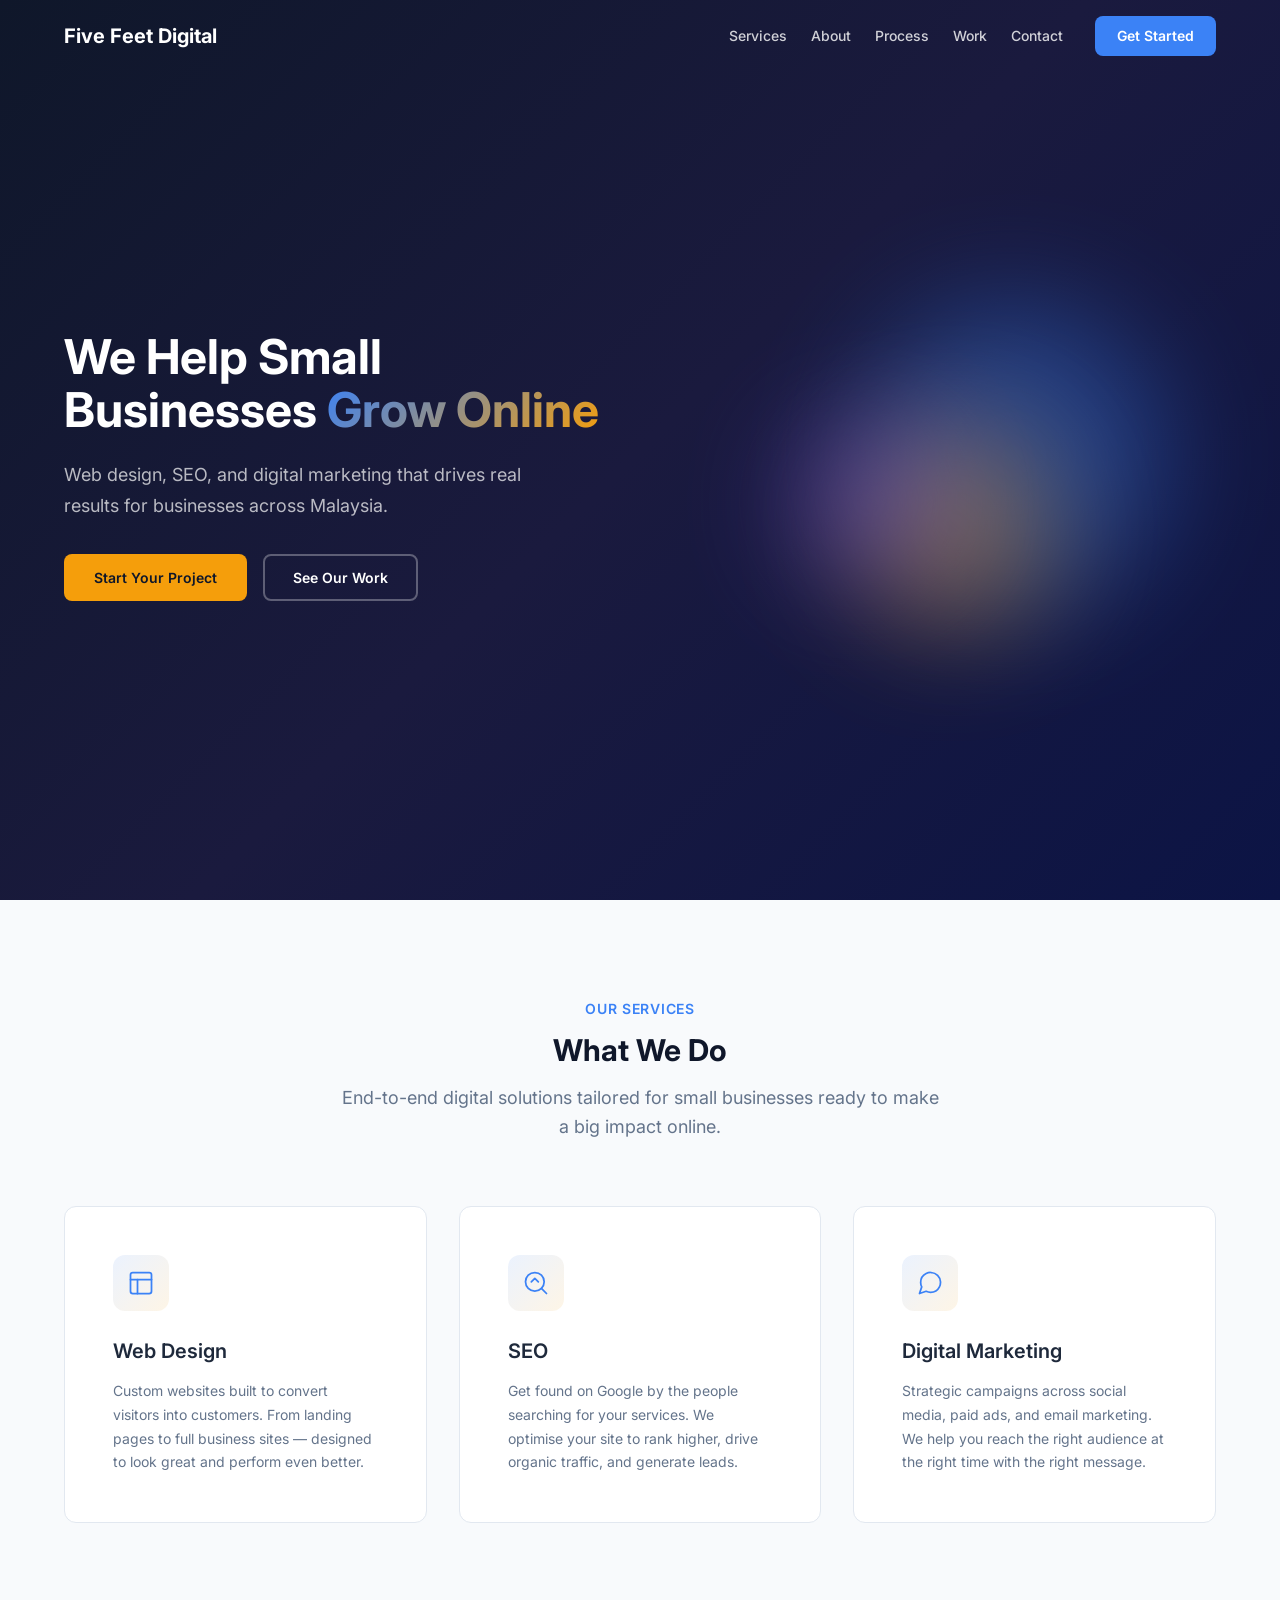
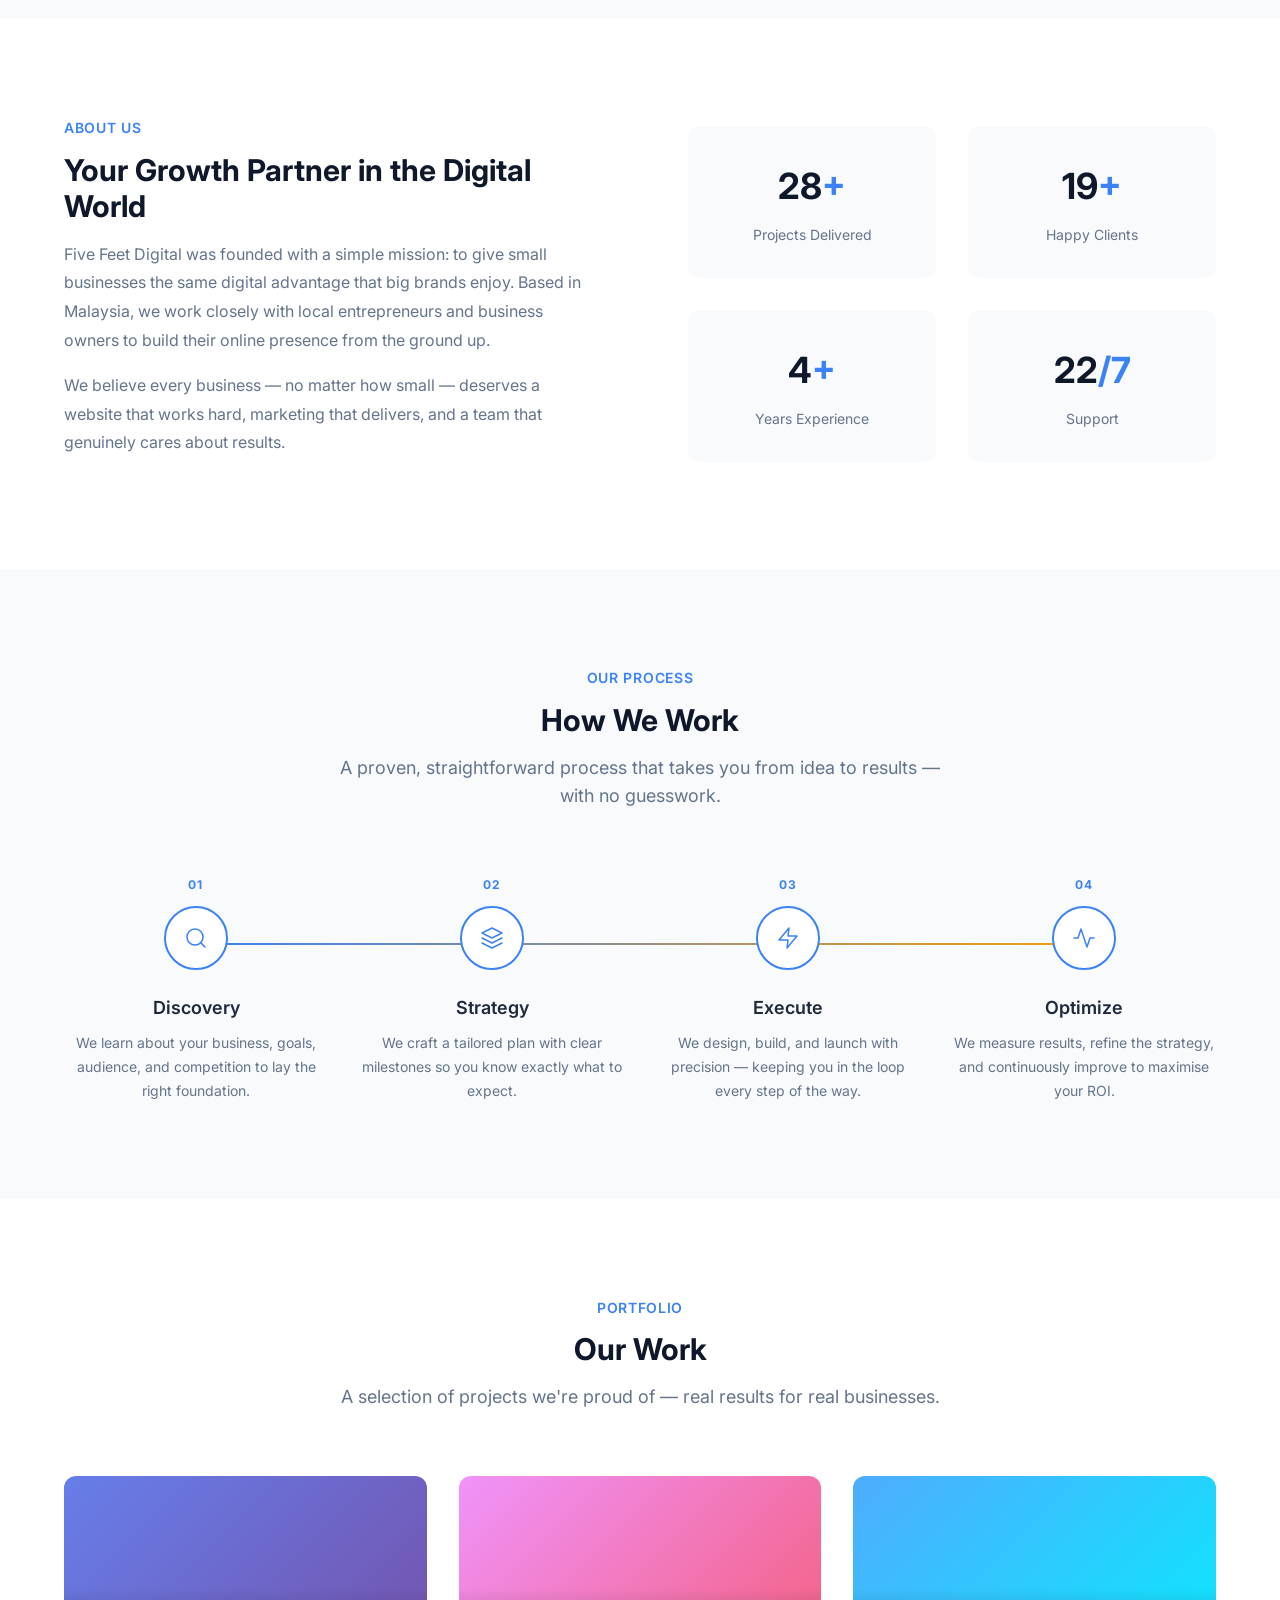
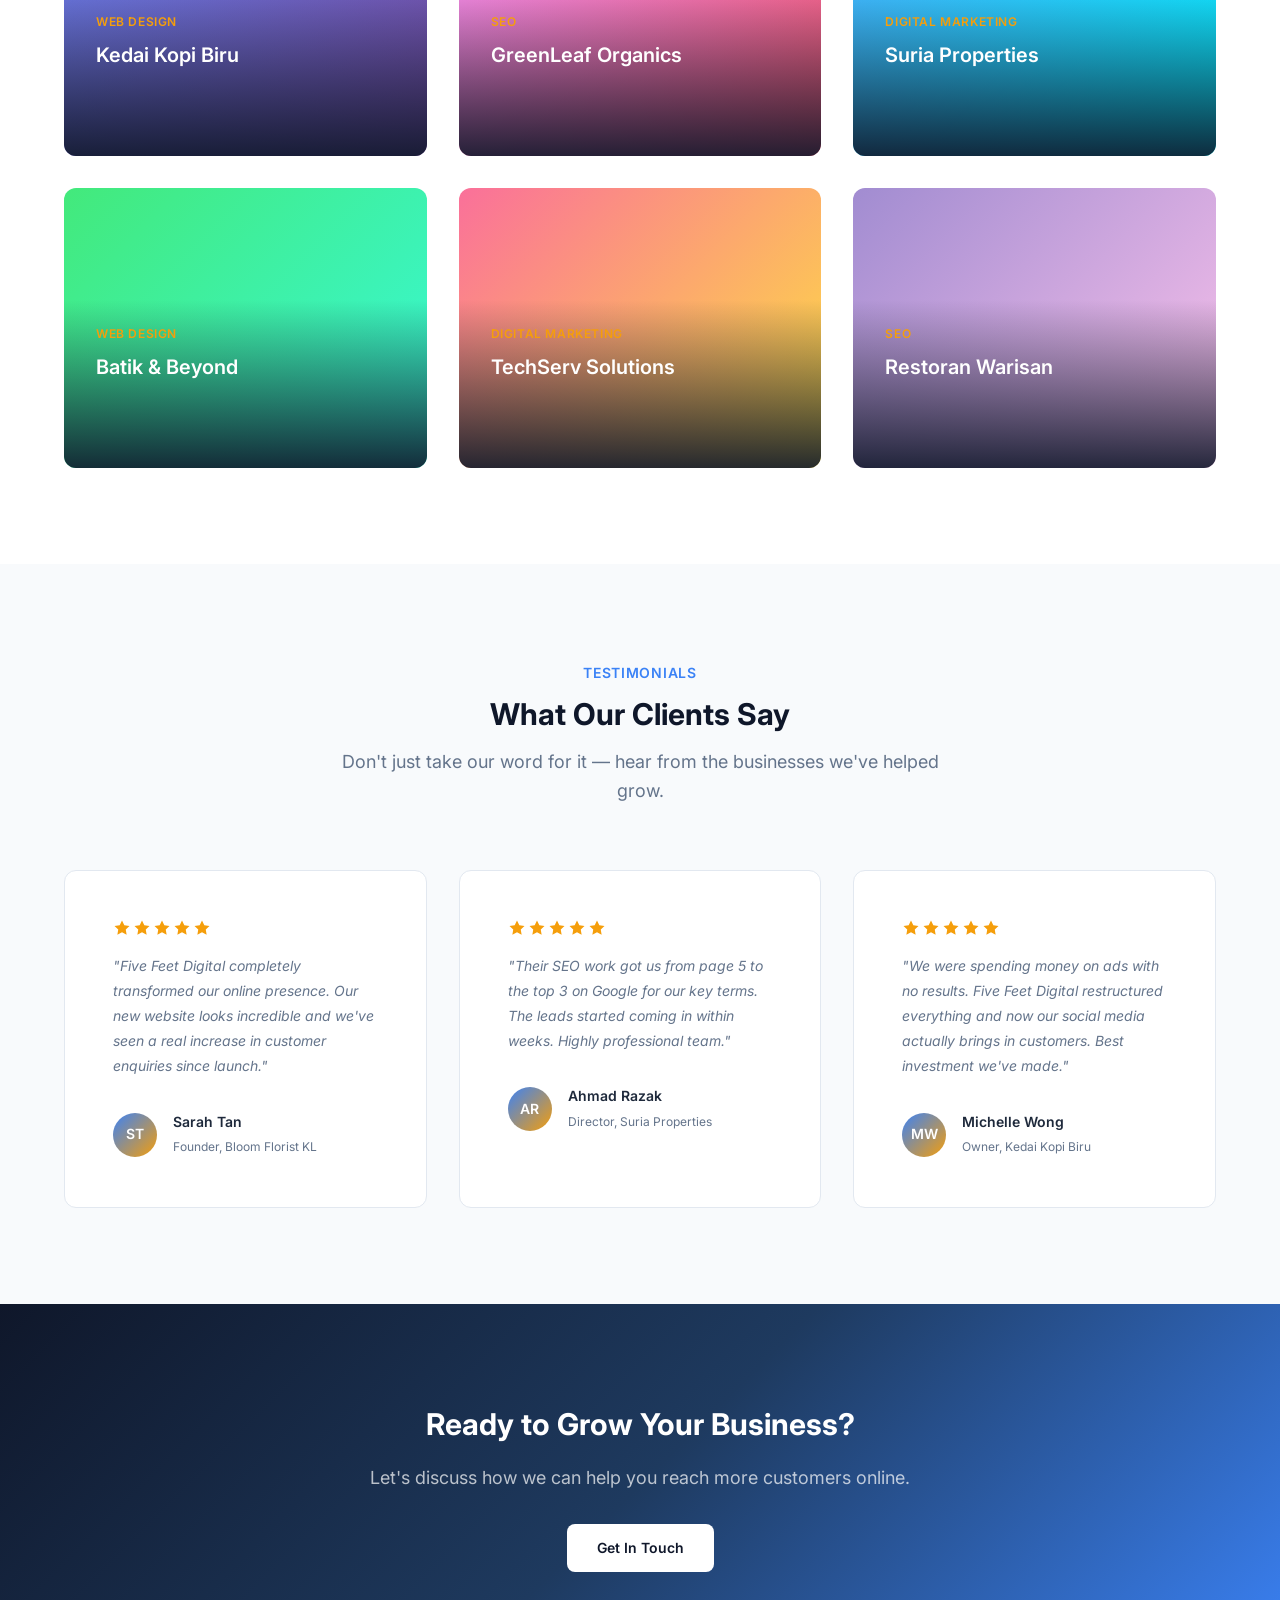
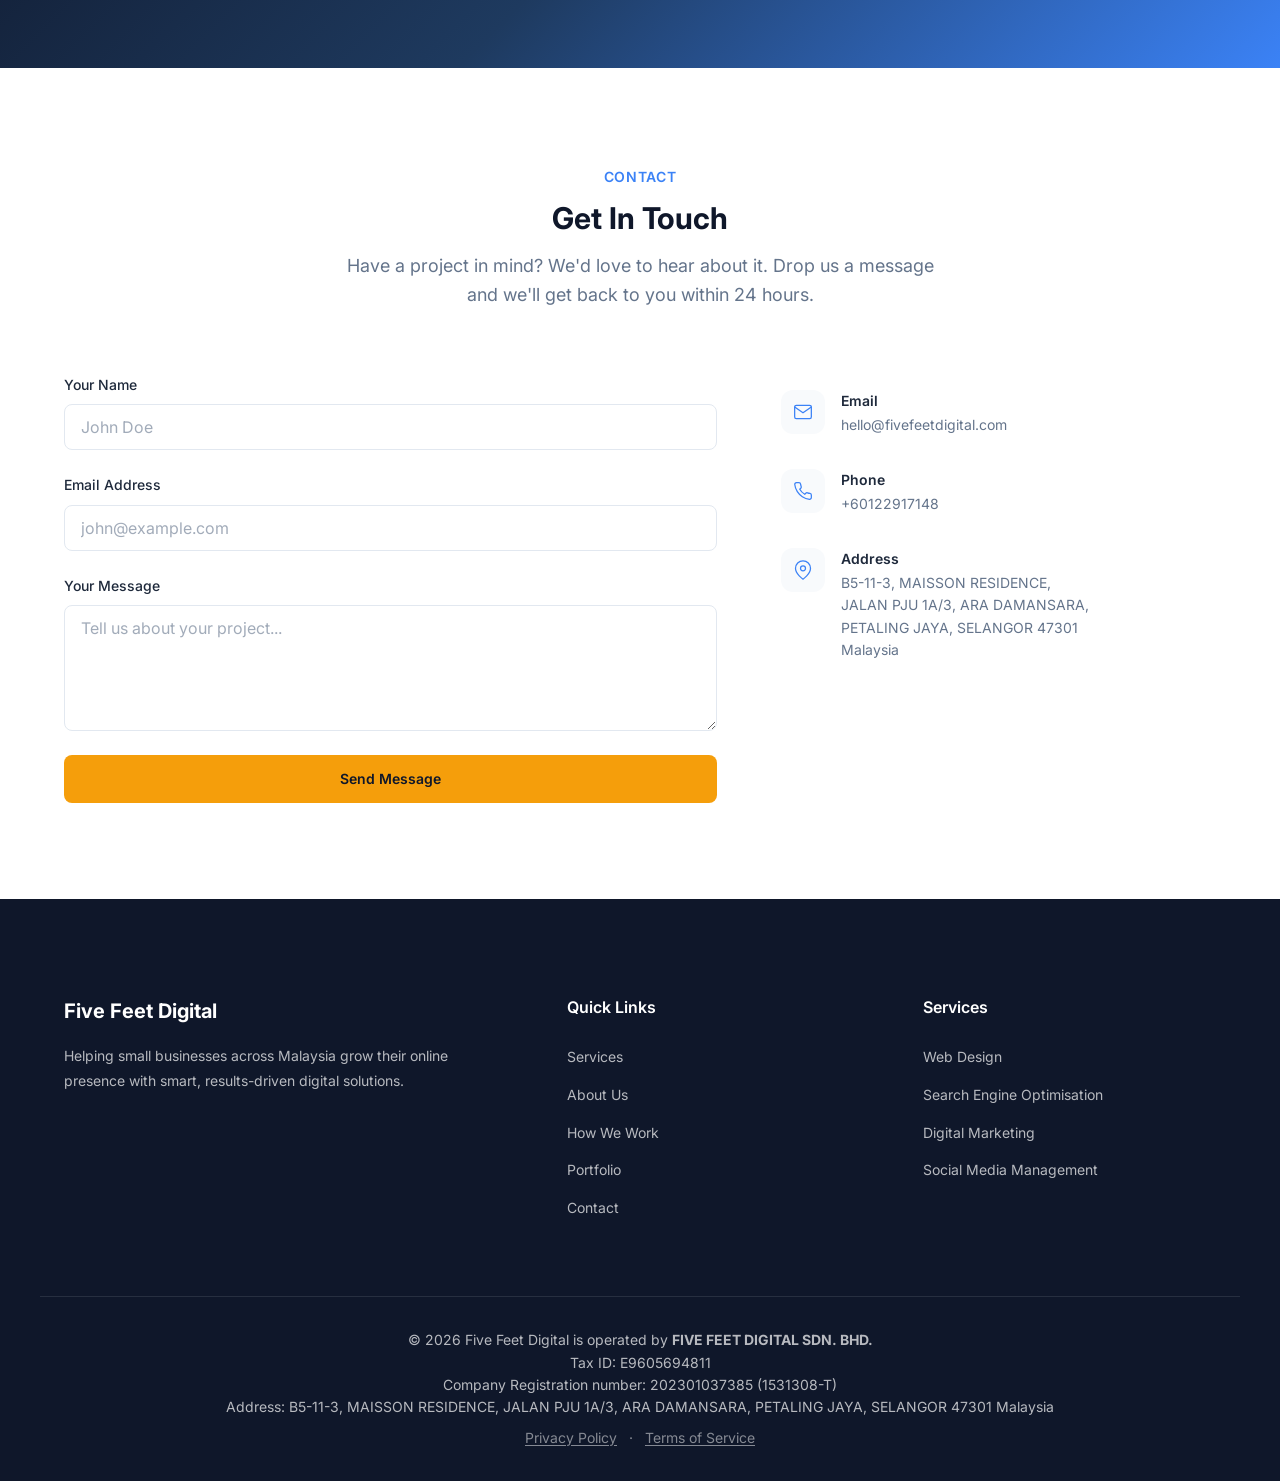
==== commit ba088238: "updated contact" ====
--- a/index.html
+++ b/index.html
@@ -26,9 +26,9 @@
           <li><a href="#about" class="nav__link">About</a></li>
           <li><a href="#process" class="nav__link">Process</a></li>
           <li><a href="#work" class="nav__link">Work</a></li>
-          <li><a href="#contact" class="nav__link">Contact</a></li>
+          <li><a href="contact.html" class="nav__link">Contact</a></li>
         </ul>
-        <a href="#contact" class="btn btn--primary nav__cta">Get Started</a>
+        <a href="contact.html" class="btn btn--primary nav__cta">Get Started</a>
       </div>
       <button class="nav__toggle" id="nav-toggle" aria-label="Toggle menu">
         <span></span>
@@ -47,7 +47,7 @@
           <h1 class="hero__title">We Help Small Businesses <span class="text-gradient">Grow Online</span></h1>
           <p class="hero__subtitle">Web design, SEO, and digital marketing that drives real results for businesses across Malaysia.</p>
           <div class="hero__actions">
-            <a href="#contact" class="btn btn--accent">Start Your Project</a>
+            <a href="contact.html" class="btn btn--accent">Start Your Project</a>
             <a href="#work" class="btn btn--outline">See Our Work</a>
           </div>
         </div>
@@ -313,7 +313,7 @@
       <div class="container cta-banner__container">
         <h2 class="cta-banner__title">Ready to Grow Your Business?</h2>
         <p class="cta-banner__subtitle">Let's discuss how we can help you reach more customers online.</p>
-        <a href="#contact" class="btn btn--white">Get In Touch</a>
+        <a href="contact.html" class="btn btn--white">Get In Touch</a>
       </div>
     </section>
 
@@ -375,7 +375,7 @@
               </div>
               <div>
                 <strong>Address</strong>
-                <p><br>B5-11-3, MAISSON RESIDENCE,<br>JALAN PJU 1A/3, ARA DAMANSARA,<br>PETALING JAYA, SELANGOR 47301<br>Malaysia</p>
+                <p>B5-11-3, MAISSON RESIDENCE,<br>JALAN PJU 1A/3, ARA DAMANSARA,<br>PETALING JAYA, SELANGOR 47301<br>Malaysia</p>
               </div>
             </div>
           </div>
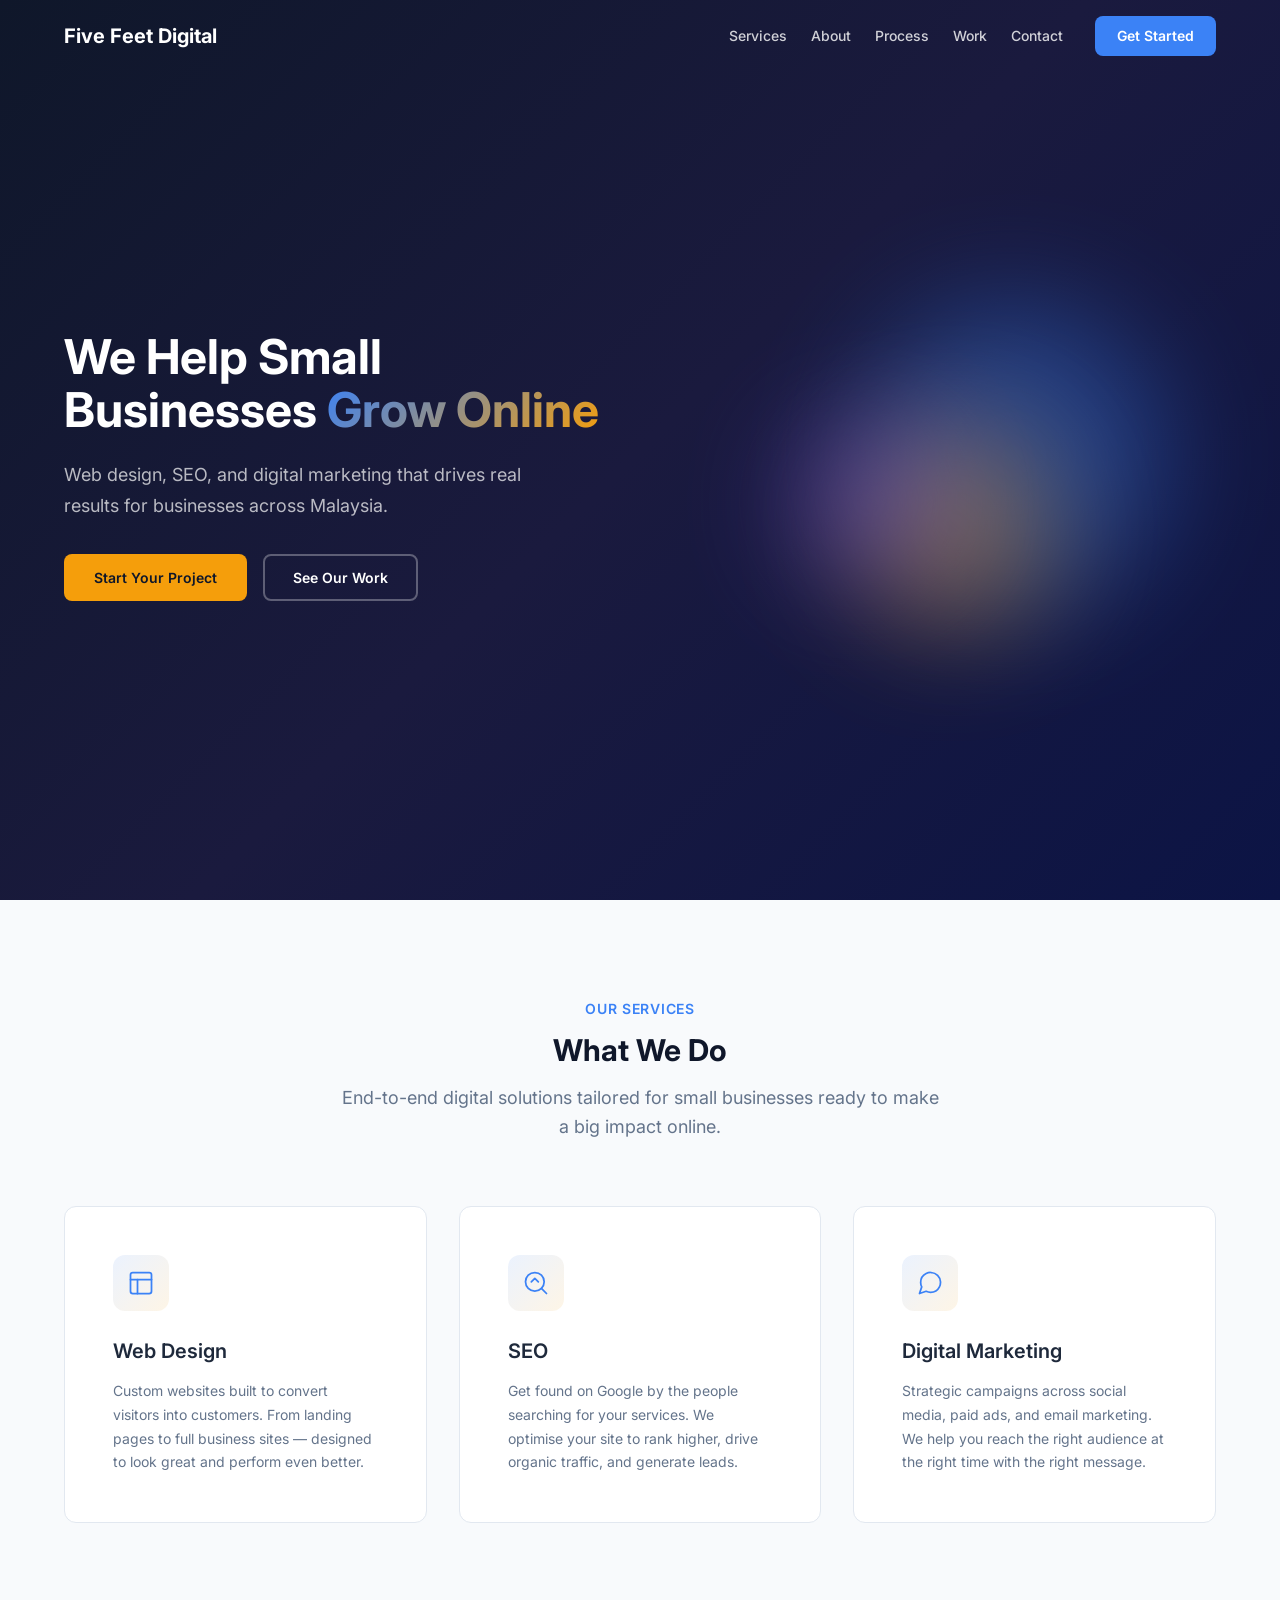
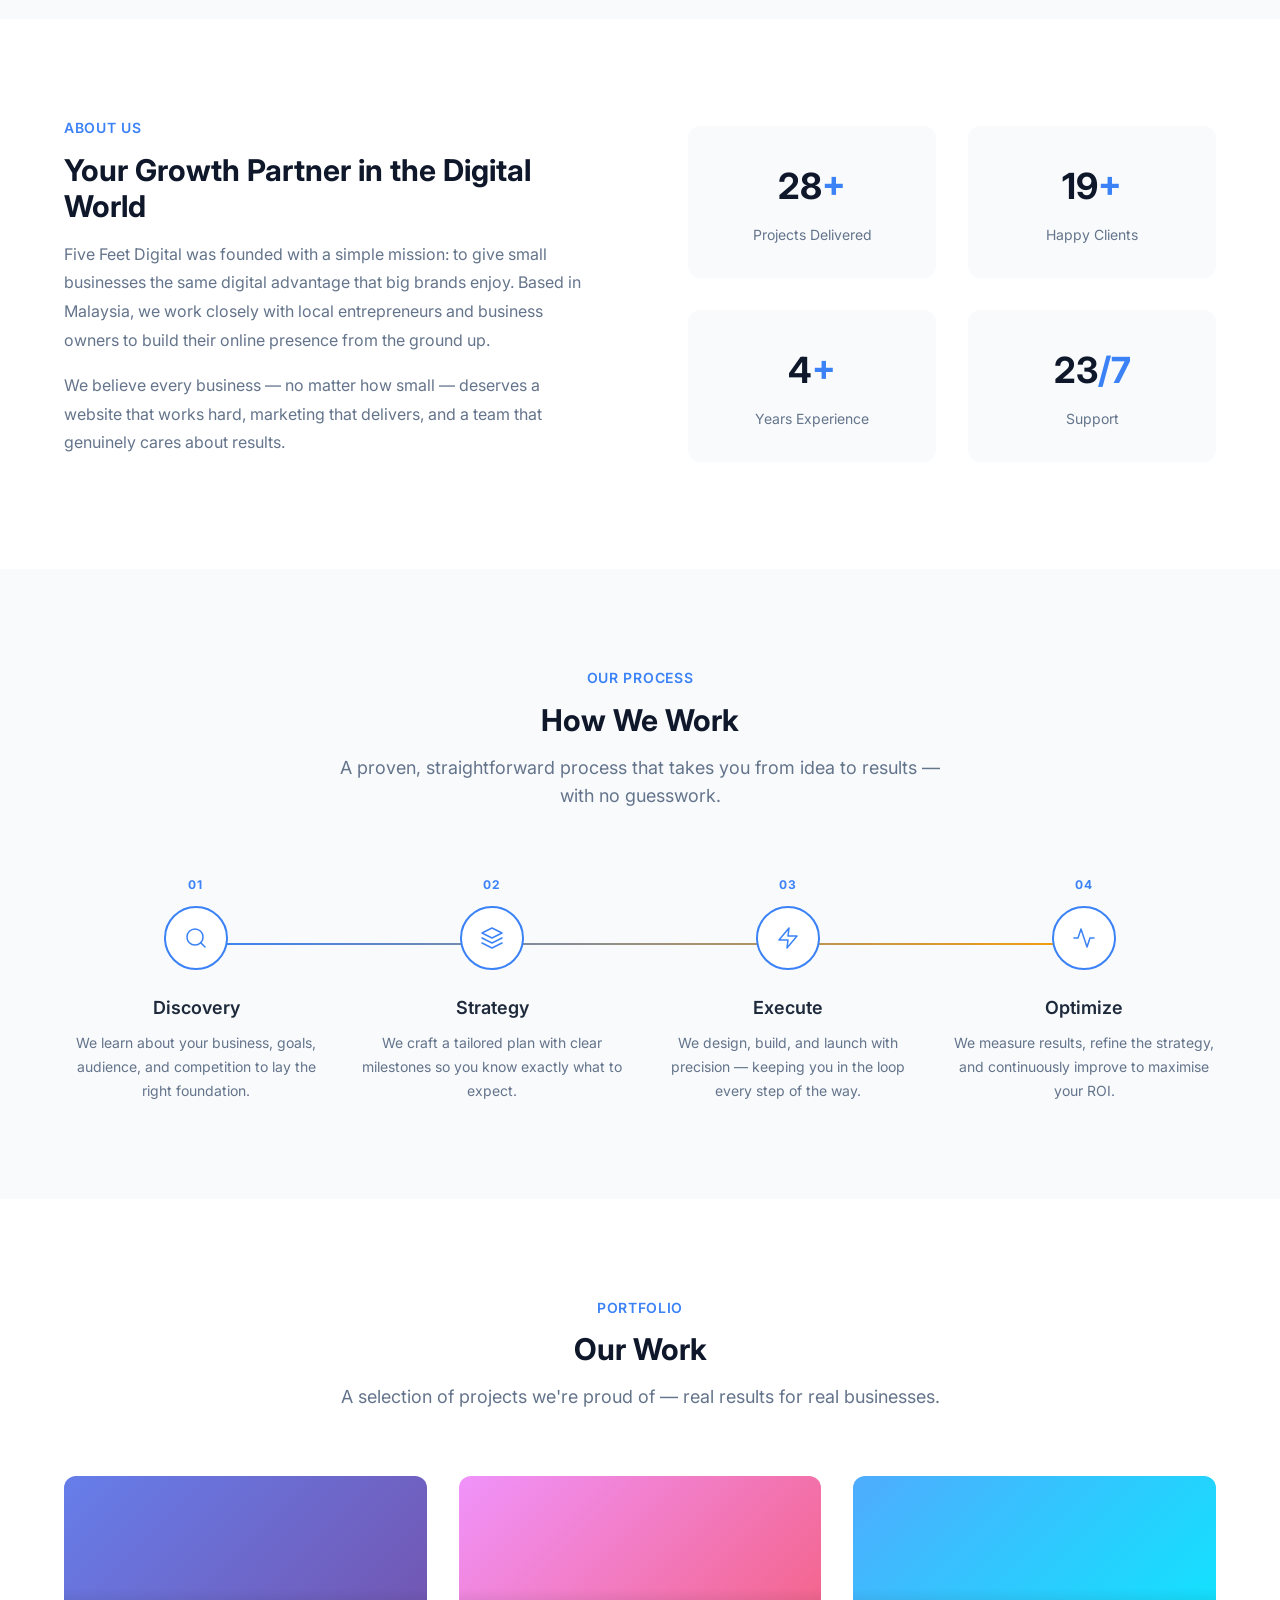
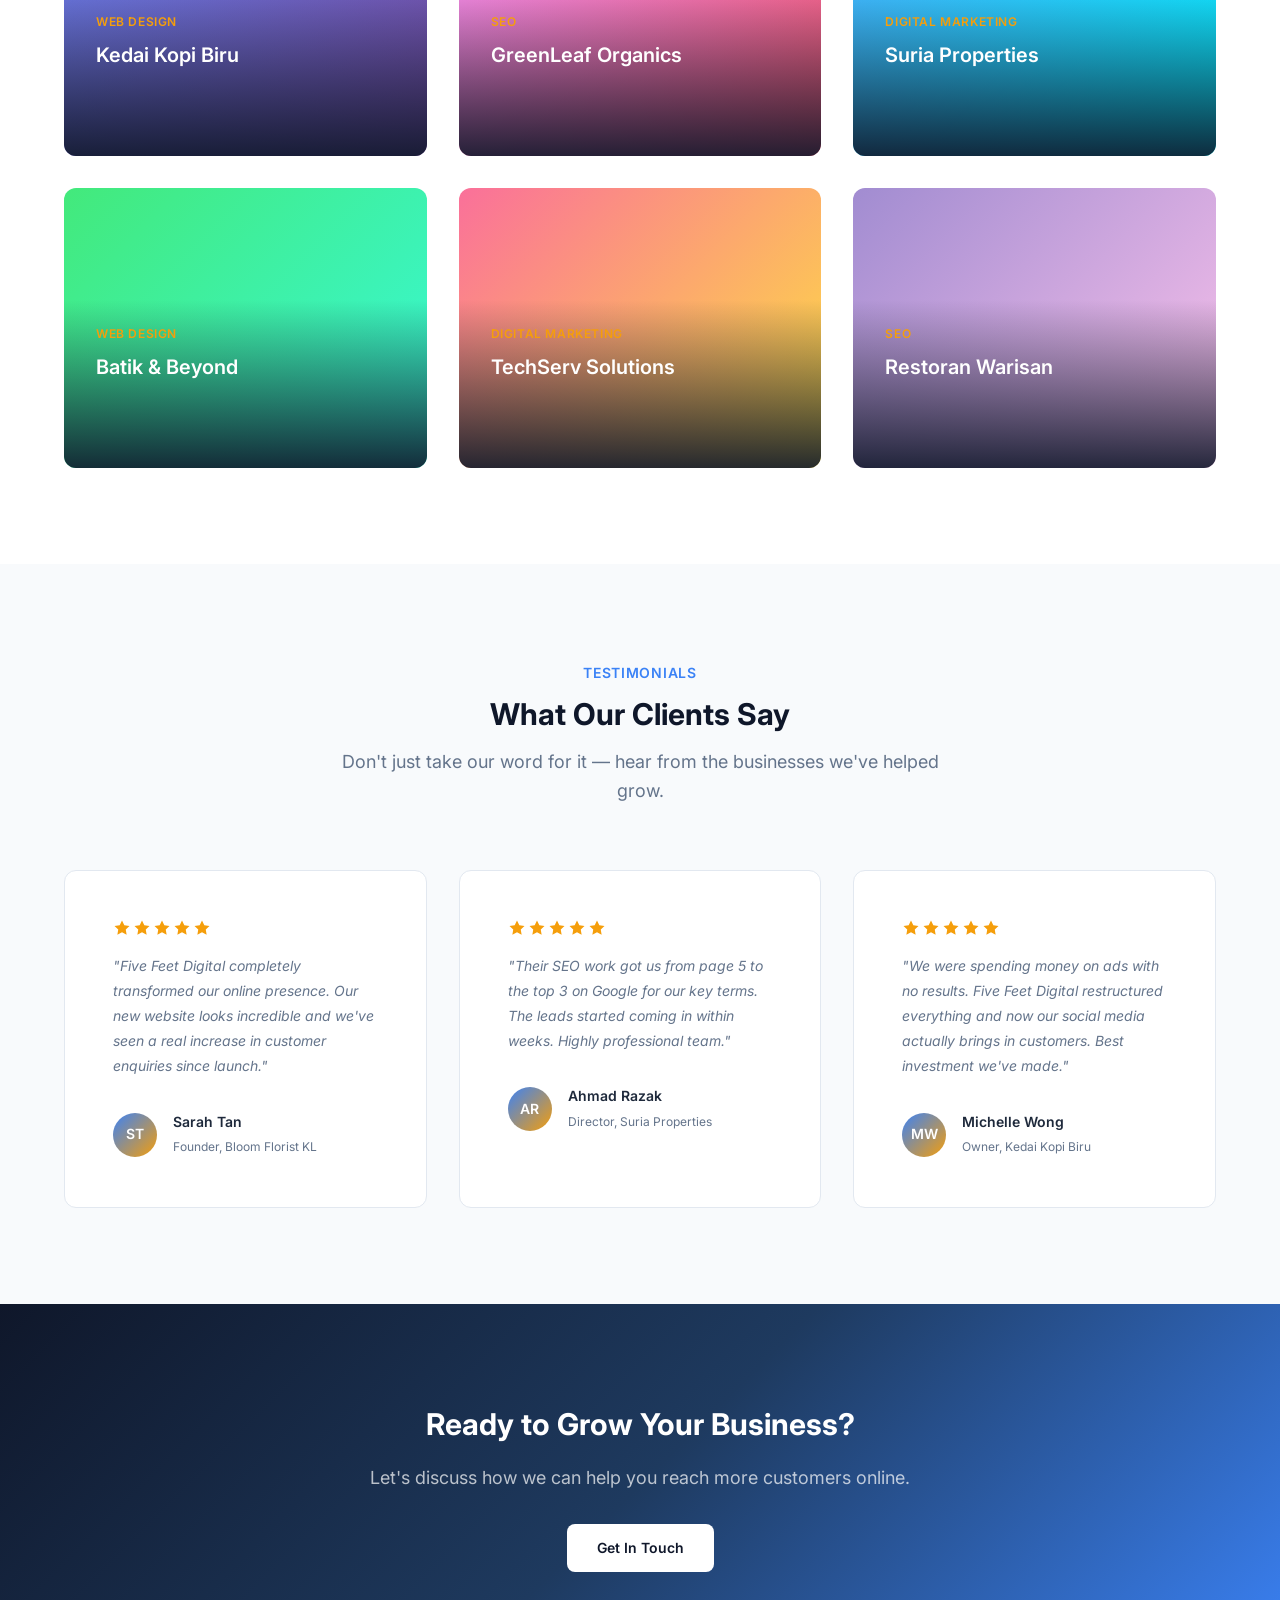
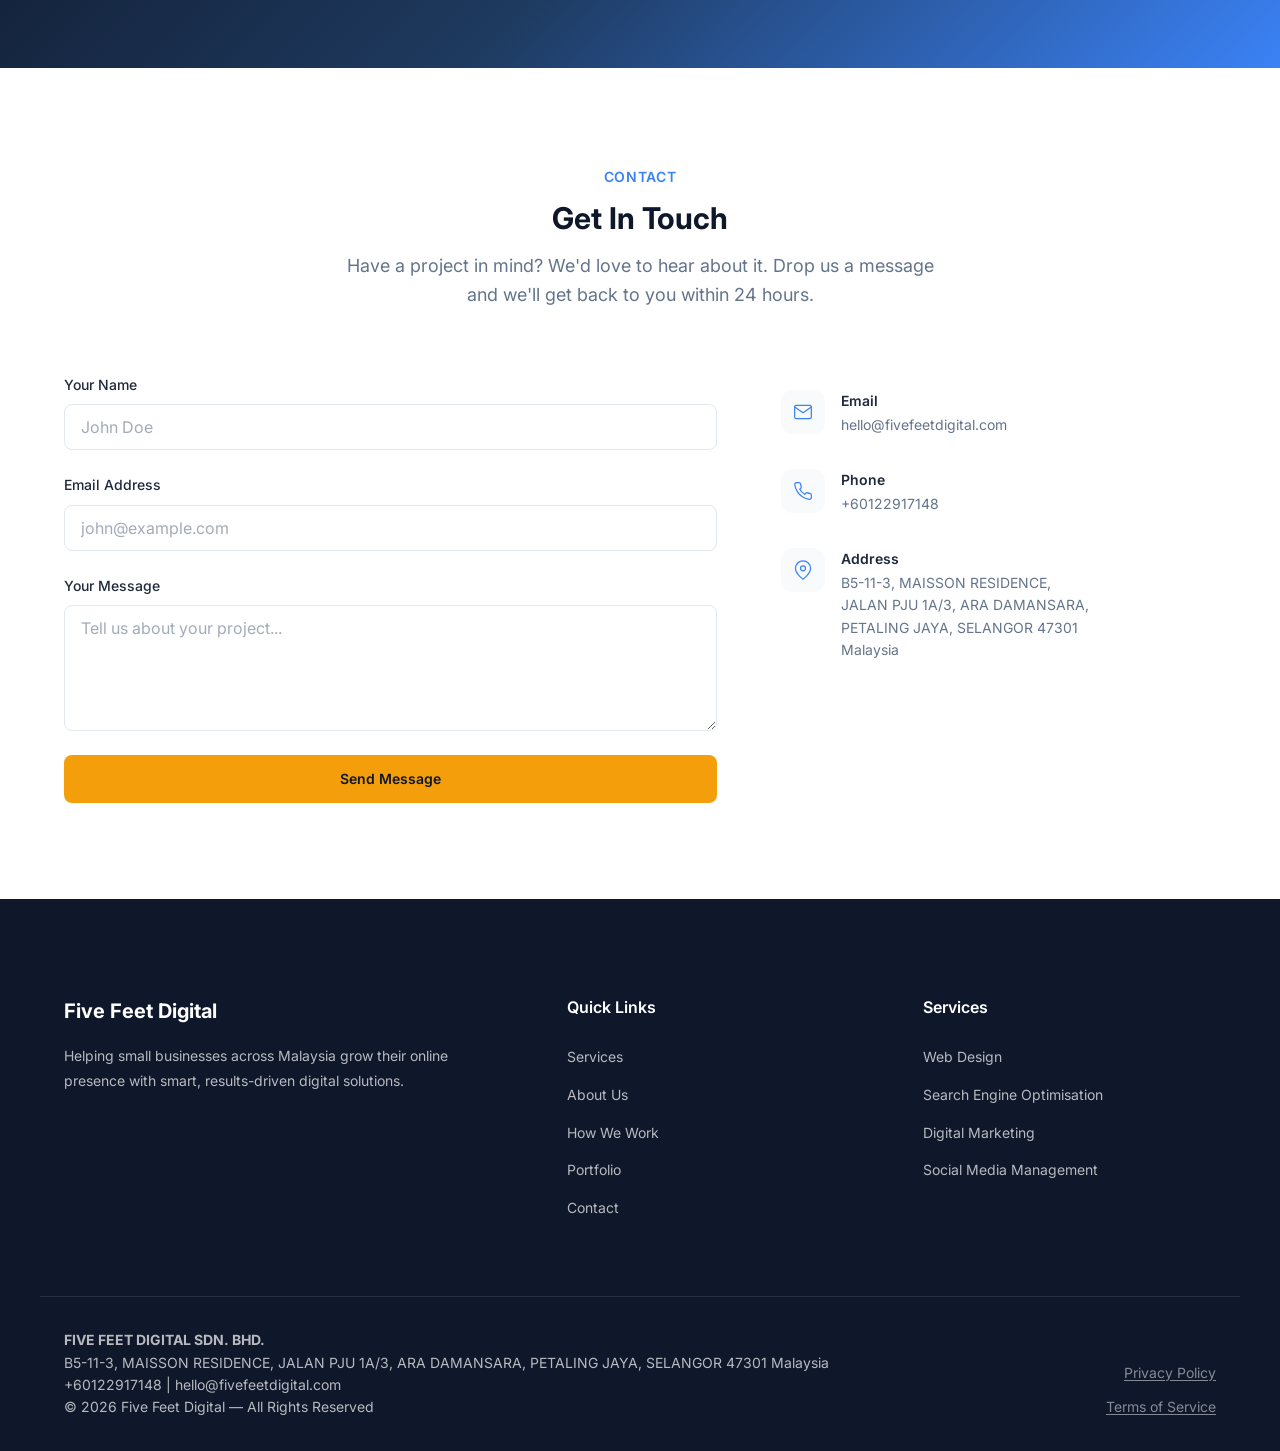
==== commit fce9a6f2: "updated footer" ====
--- a/index.html
+++ b/index.html
@@ -413,15 +413,16 @@
       </div>
     </div>
     <div class="footer__bottom container">
-      <p>&copy; 2026 Five Feet Digital is operated by <b>FIVE FEET DIGITAL SDN. BHD.</b></p>
-      <p>Tax ID: E9605694811</p>
-      <p>Company Registration number: 202301037385 (1531308-T)</p>
-      <p>Address: B5-11-3, MAISSON RESIDENCE, JALAN PJU 1A/3, ARA DAMANSARA, PETALING JAYA, SELANGOR 47301 Malaysia</p>
-      <p class="footer__legal">
+      <div class="footer__bottom-details">
+        <p><b>FIVE FEET DIGITAL SDN. BHD.</b></p>
+        <p>B5-11-3, MAISSON RESIDENCE, JALAN PJU 1A/3, ARA DAMANSARA, PETALING JAYA, SELANGOR 47301 Malaysia</p>
+        <p>+60122917148 | hello@fivefeetdigital.com</p>
+        <p>&copy; 2026 Five Feet Digital — All Rights Reserved</p>
+      </div>
+      <div class="footer__legal">
         <a href="privacy-policy.html">Privacy Policy</a>
-        <span aria-hidden="true">·</span>
         <a href="terms-of-service.html">Terms of Service</a>
-      </p>
+      </div>
     </div>
   </footer>
 
--- a/style.css
+++ b/style.css
@@ -923,16 +923,29 @@
 
 .footer__bottom {
   padding: var(--space-xl) 1.5rem;
-  text-align: center;
-  font-size: var(--fs-sm);
+  font-size: var(--fs-sm);
+  display: flex;
+  justify-content: space-between;
+  align-items: flex-end;
+  gap: 1.5rem;
+}
+
+.footer__bottom-details {
+  text-align: left;
+}
+
+.footer__bottom-details p {
+  margin: 0;
 }
 
 .footer__legal {
-  margin-top: 0.5rem;
-  display: flex;
-  justify-content: center;
+  display: flex;
+  flex-direction: column;
+  align-items: flex-end;
   gap: 0.75rem;
   opacity: 0.7;
+  white-space: nowrap;
+  flex-shrink: 0;
 }
 
 .footer__legal a {
@@ -1181,4 +1194,15 @@
   .cta-banner__title {
     font-size: var(--fs-2xl);
   }
-}
+
+  .footer__bottom {
+    flex-direction: column;
+    align-items: flex-start;
+    gap: 1rem;
+  }
+
+  .footer__legal {
+    align-items: flex-start;
+    flex-direction: row;
+  }
+}
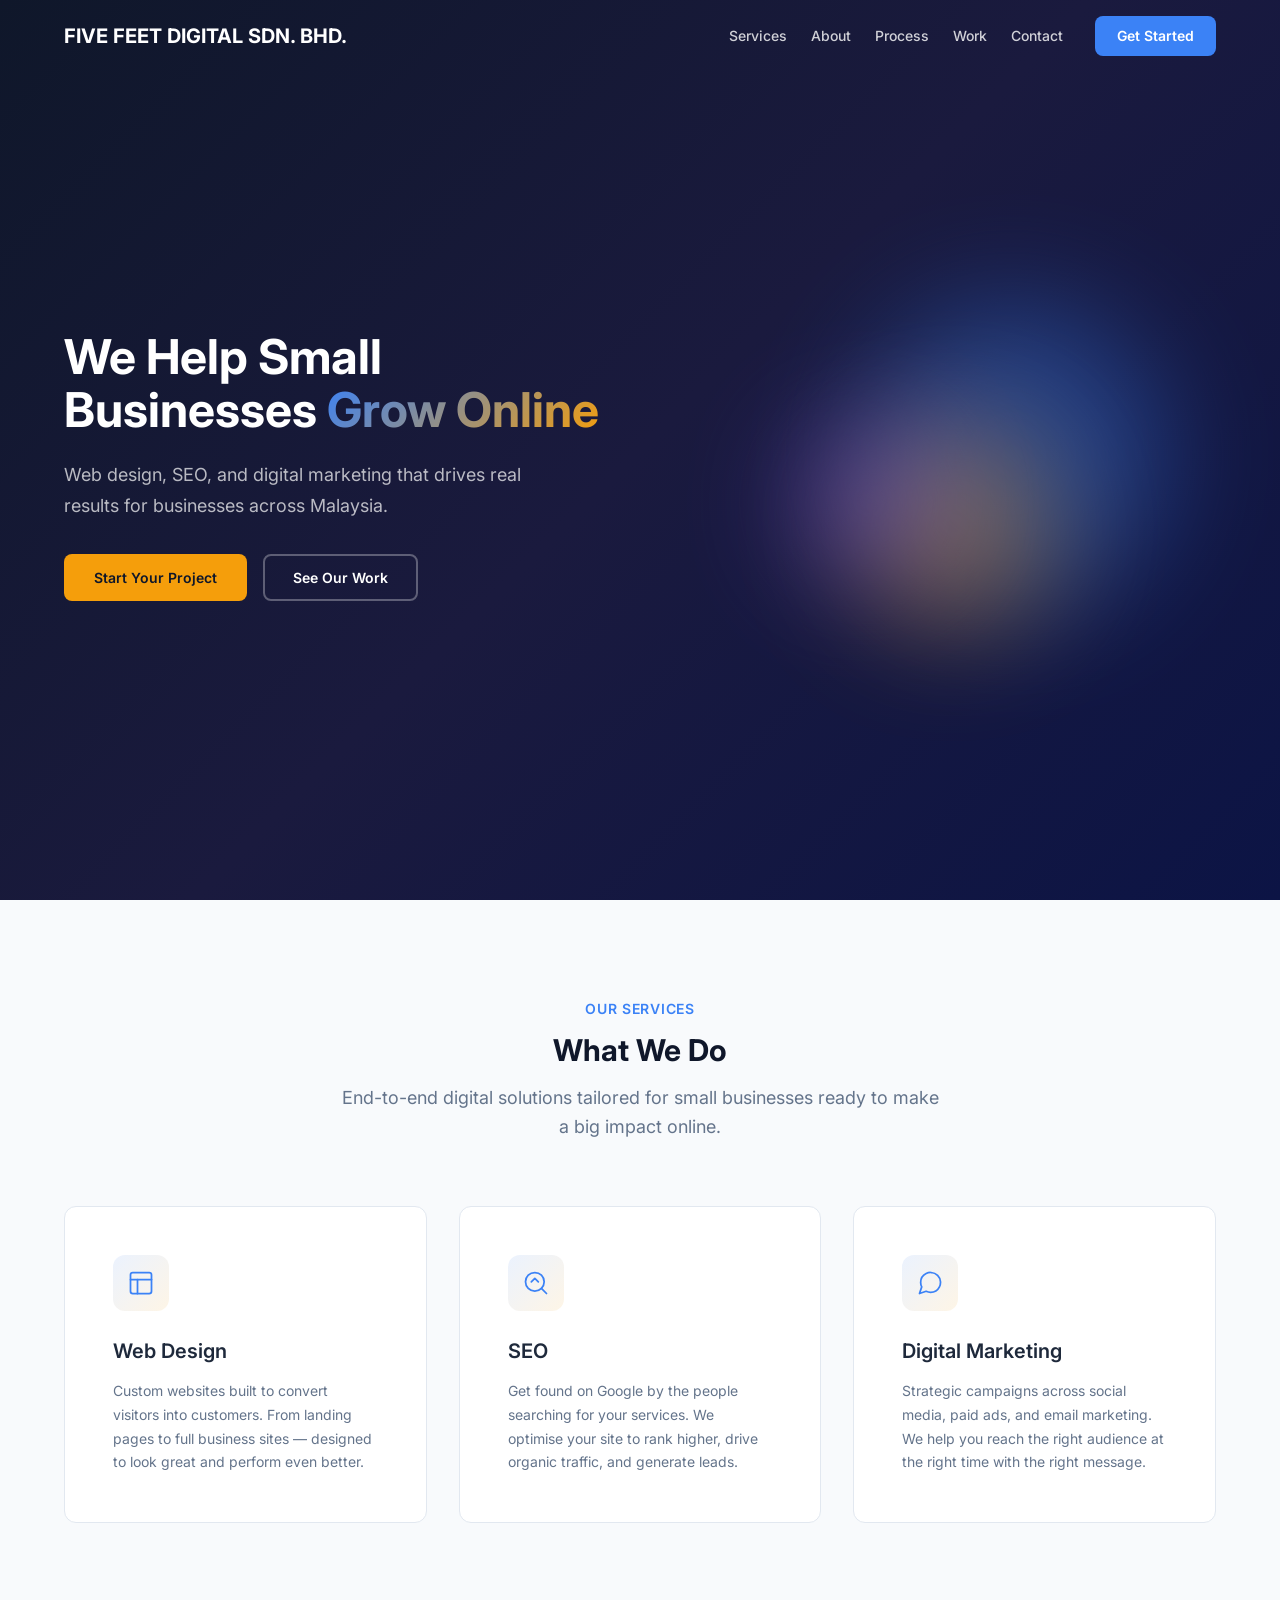
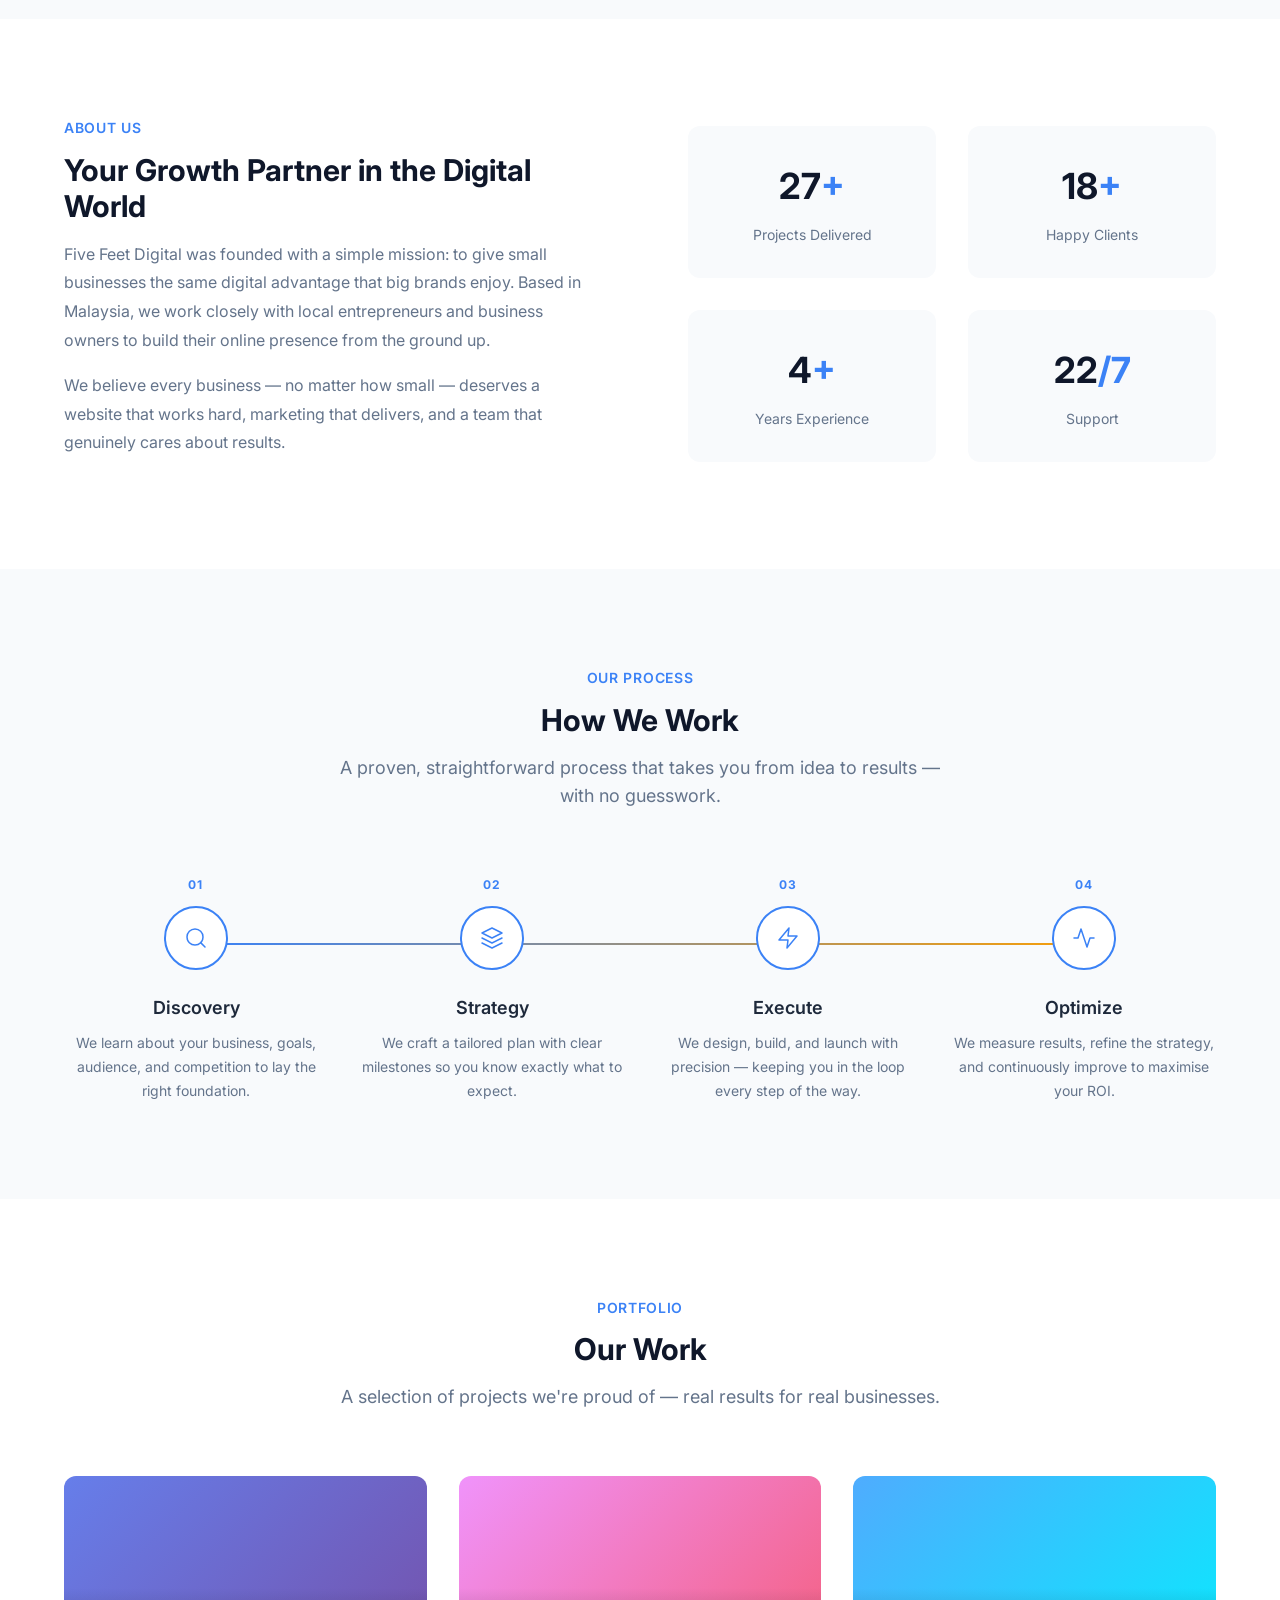
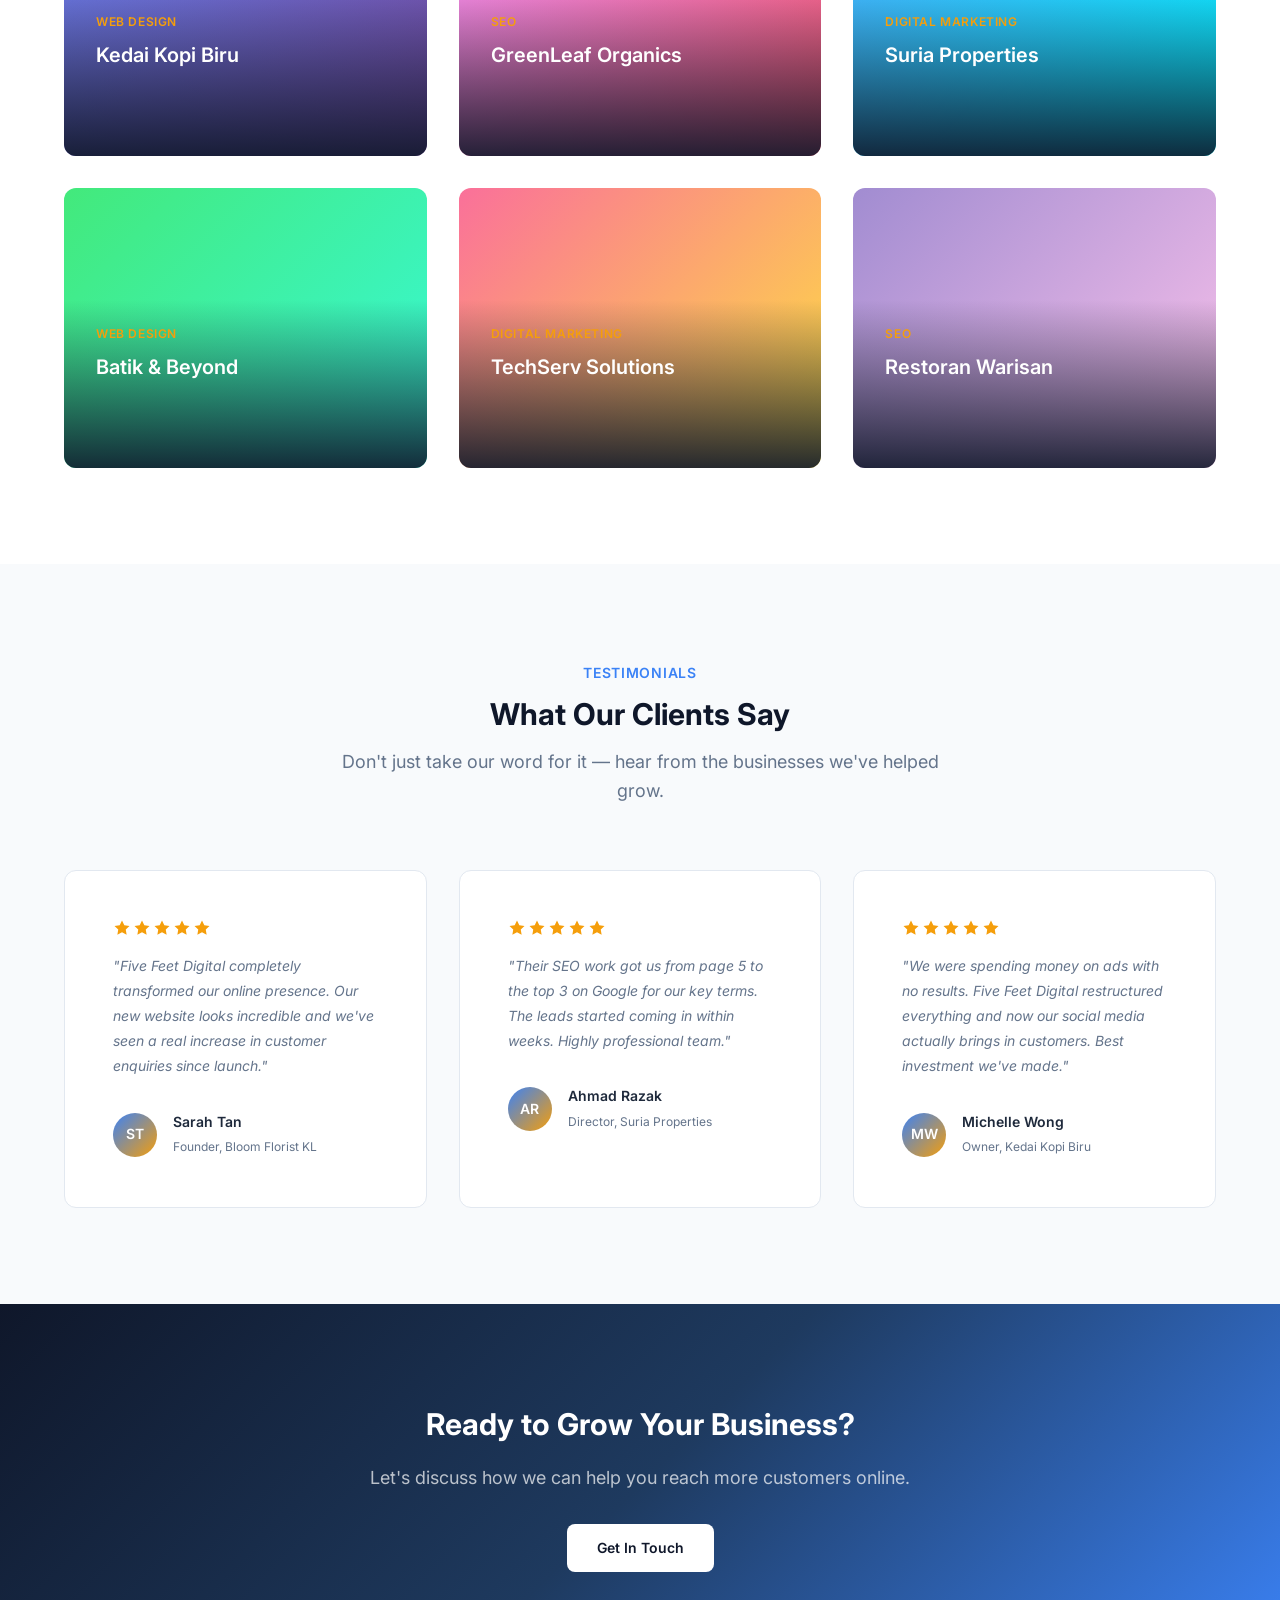
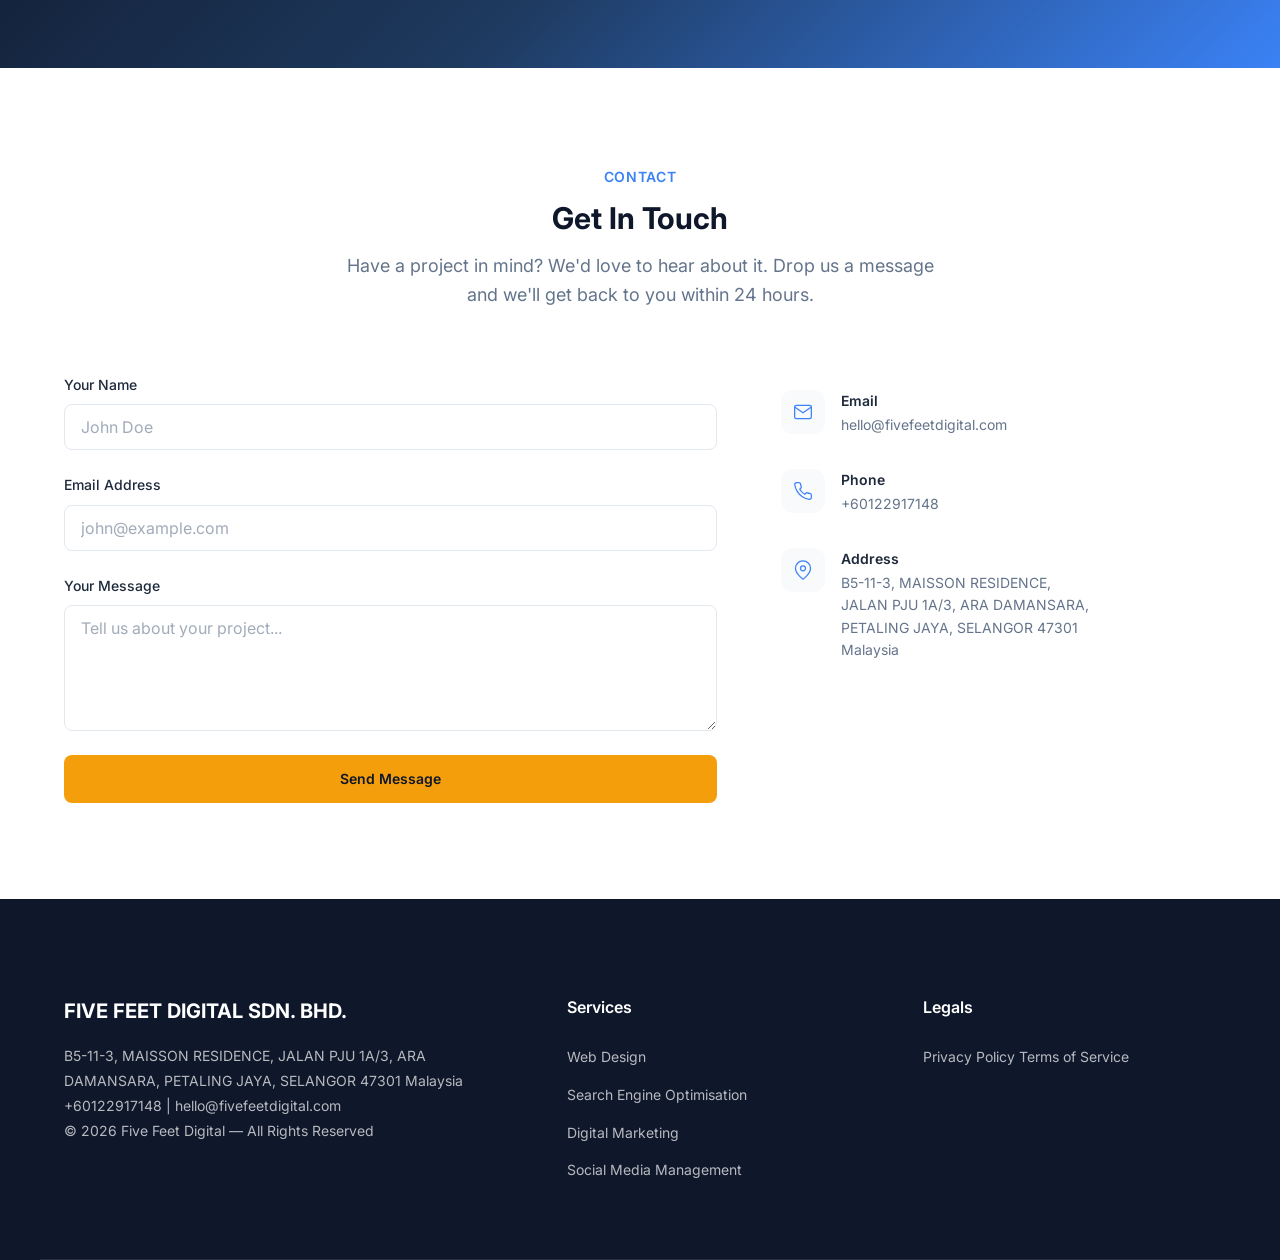
==== commit f3a2014b: "remove secondary footer" ====
--- a/index.html
+++ b/index.html
@@ -19,7 +19,7 @@
   <!-- Navigation -->
   <header class="header" id="header">
     <nav class="nav container">
-      <a href="#" class="nav__logo">Five Feet Digital</a>
+      <a href="#" class="nav__logo">FIVE FEET DIGITAL SDN. BHD.</a>
       <div class="nav__menu" id="nav-menu">
         <ul class="nav__list">
           <li><a href="#services" class="nav__link">Services</a></li>
@@ -389,18 +389,10 @@
   <footer class="footer">
     <div class="container footer__container">
       <div class="footer__col">
-        <h3 class="footer__logo">Five Feet Digital</h3>
-        <p>Helping small businesses across Malaysia grow their online presence with smart, results-driven digital solutions.</p>
-      </div>
-      <div class="footer__col">
-        <h4>Quick Links</h4>
-        <ul>
-          <li><a href="#services">Services</a></li>
-          <li><a href="#about">About Us</a></li>
-          <li><a href="#process">How We Work</a></li>
-          <li><a href="#work">Portfolio</a></li>
-          <li><a href="contact.html">Contact</a></li>
-        </ul>
+        <h3 class="footer__logo">FIVE FEET DIGITAL SDN. BHD.</h3>
+        <p>B5-11-3, MAISSON RESIDENCE, JALAN PJU 1A/3, ARA DAMANSARA, PETALING JAYA, SELANGOR 47301 Malaysia</p>
+        <p>+60122917148 | hello@fivefeetdigital.com</p>
+        <p>&copy; 2026 Five Feet Digital — All Rights Reserved</p>
       </div>
       <div class="footer__col">
         <h4>Services</h4>
@@ -411,17 +403,12 @@
           <li><a href="#services">Social Media Management</a></li>
         </ul>
       </div>
-    </div>
-    <div class="footer__bottom container">
-      <div class="footer__bottom-details">
-        <p><b>FIVE FEET DIGITAL SDN. BHD.</b></p>
-        <p>B5-11-3, MAISSON RESIDENCE, JALAN PJU 1A/3, ARA DAMANSARA, PETALING JAYA, SELANGOR 47301 Malaysia</p>
-        <p>+60122917148 | hello@fivefeetdigital.com</p>
-        <p>&copy; 2026 Five Feet Digital — All Rights Reserved</p>
-      </div>
-      <div class="footer__legal">
-        <a href="privacy-policy.html">Privacy Policy</a>
-        <a href="terms-of-service.html">Terms of Service</a>
+      <div class="footer__col">
+        <h4>Legals</h4>
+        <ul>
+          <a href="privacy-policy.html">Privacy Policy</a>
+          <a href="terms-of-service.html">Terms of Service</a>
+        </ul>
       </div>
     </div>
   </footer>
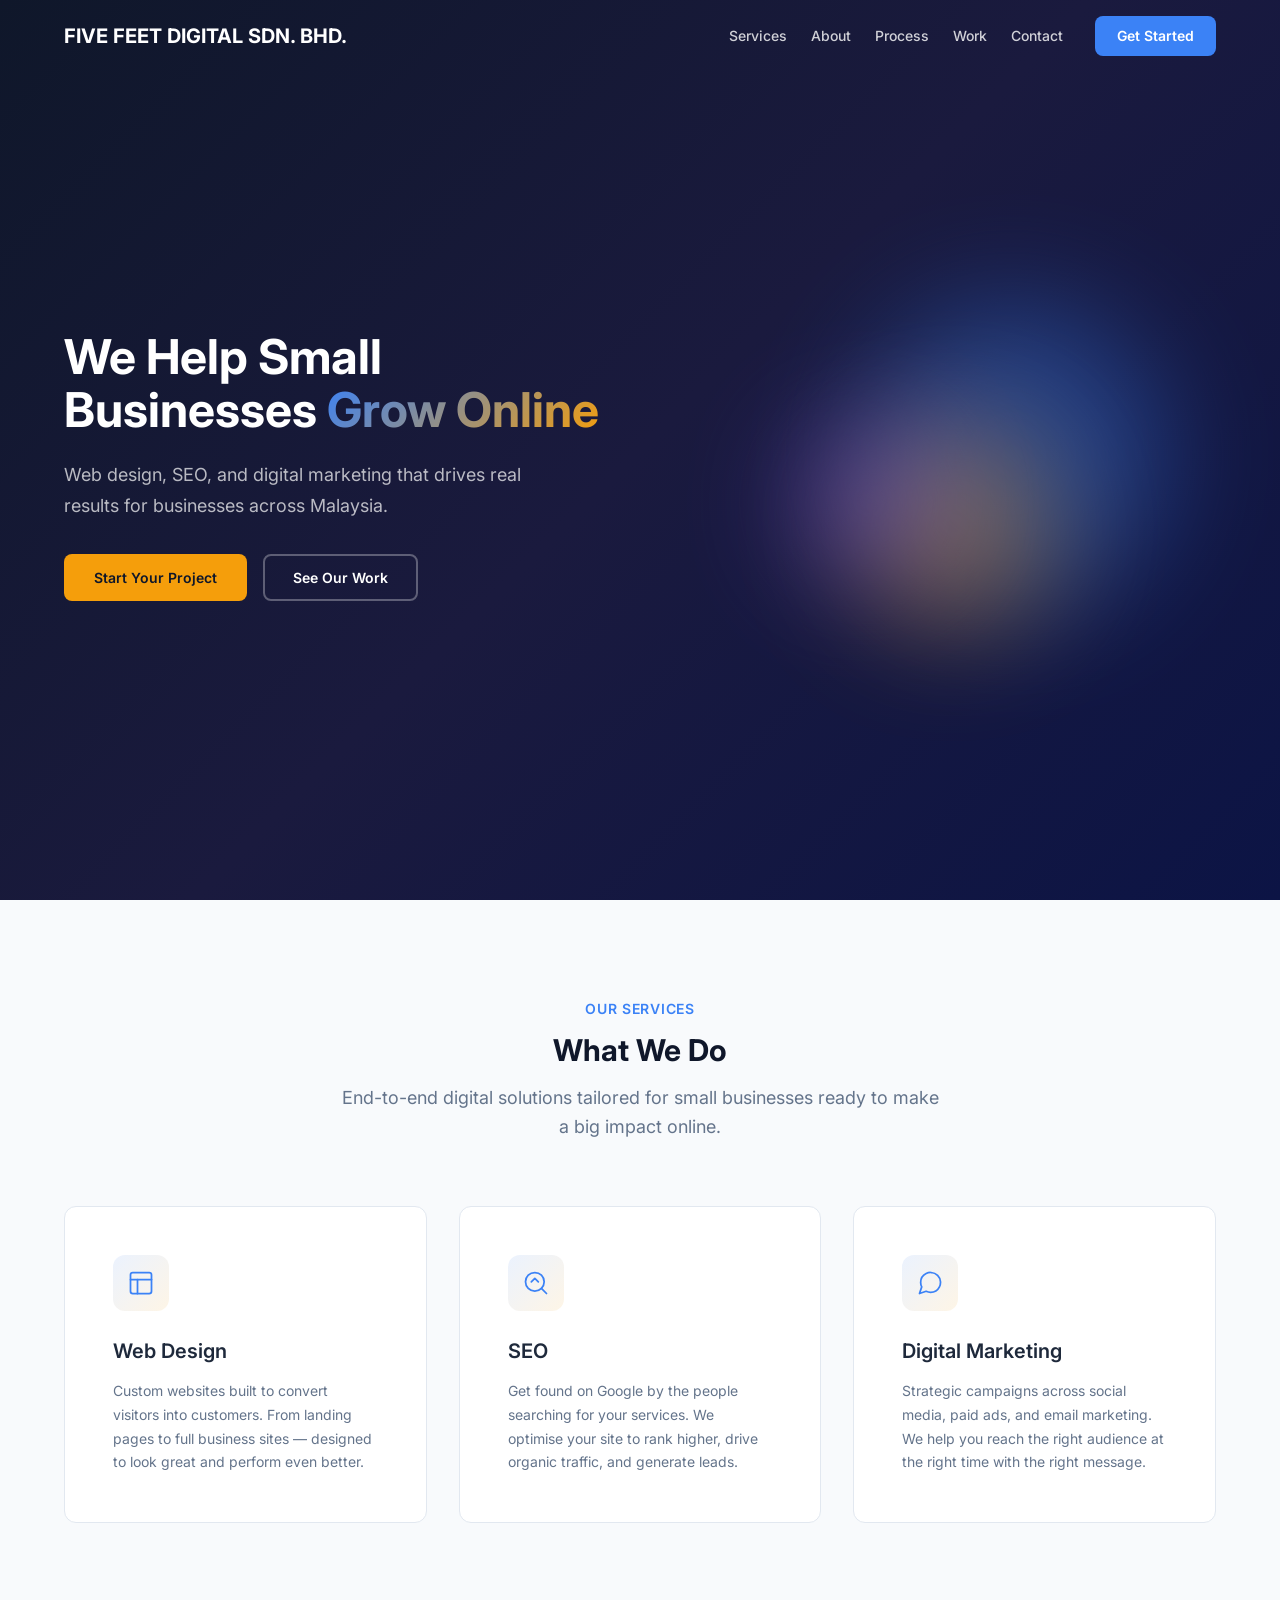
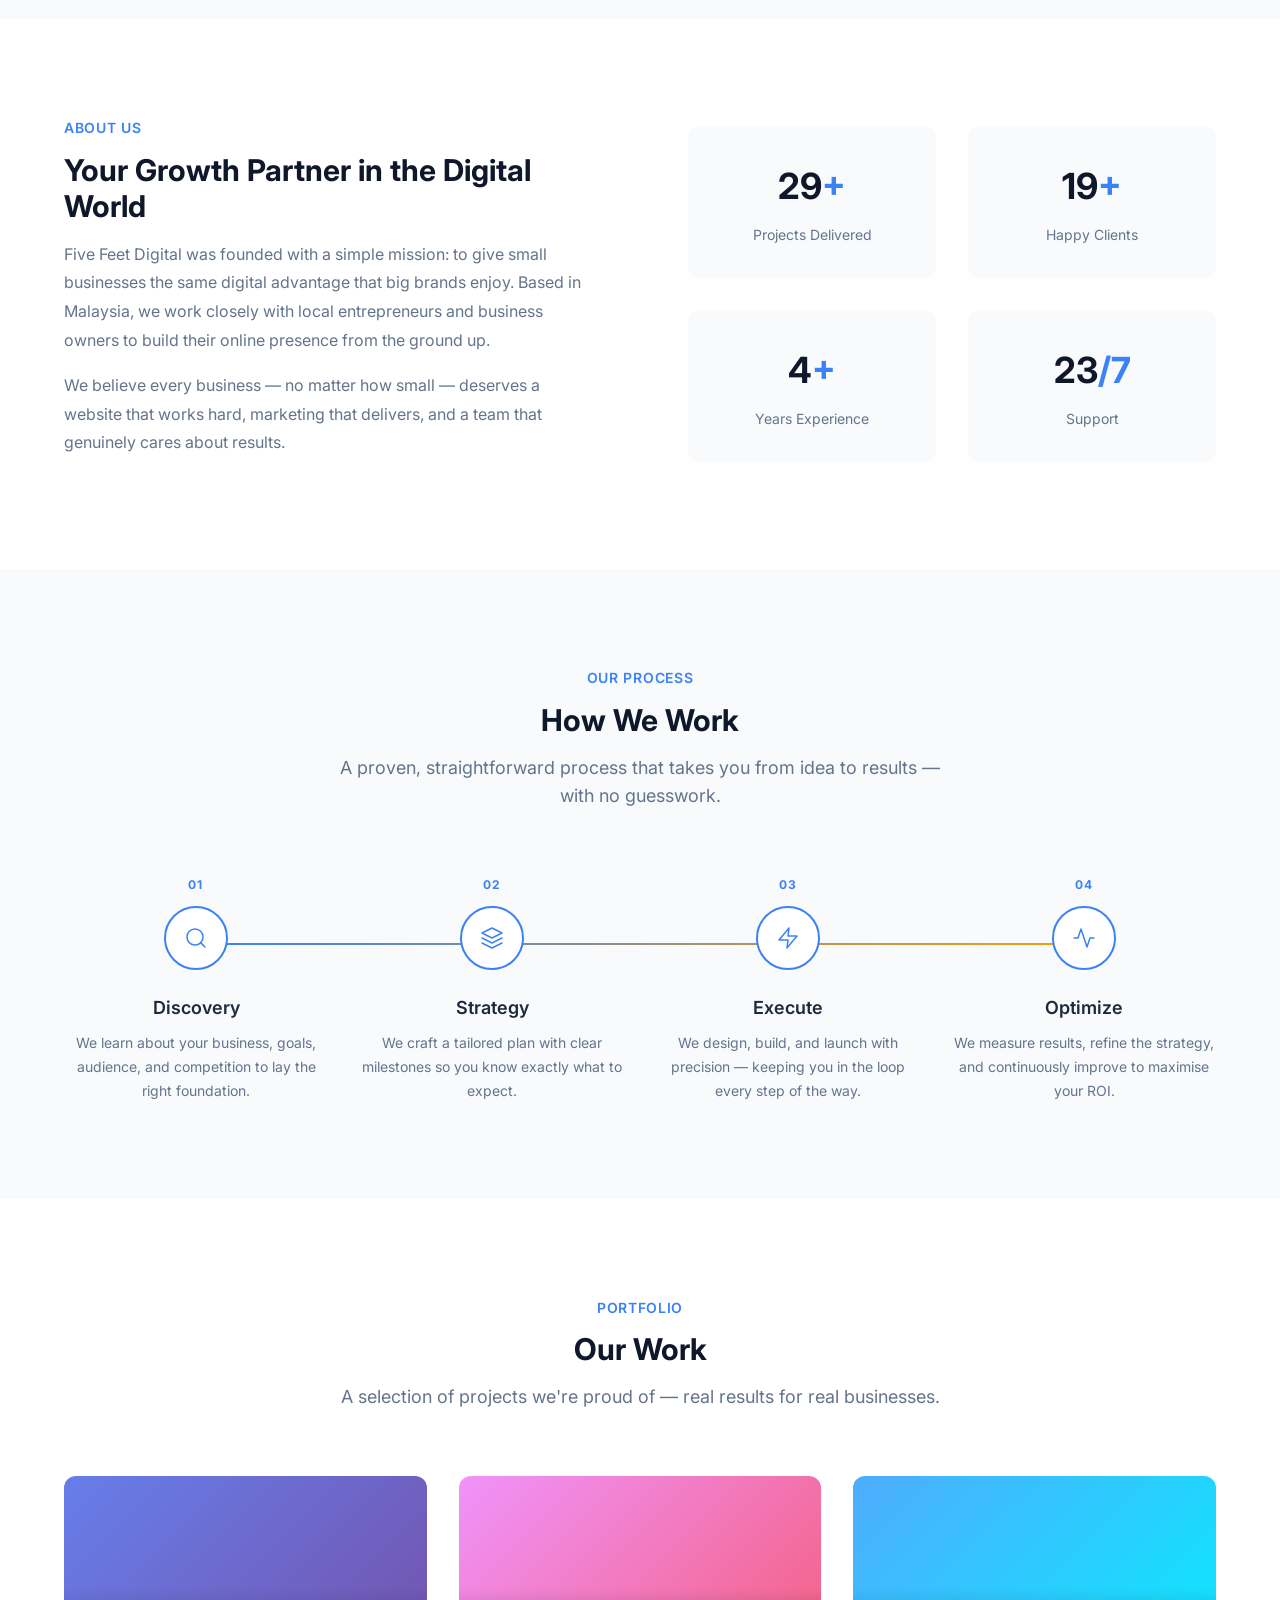
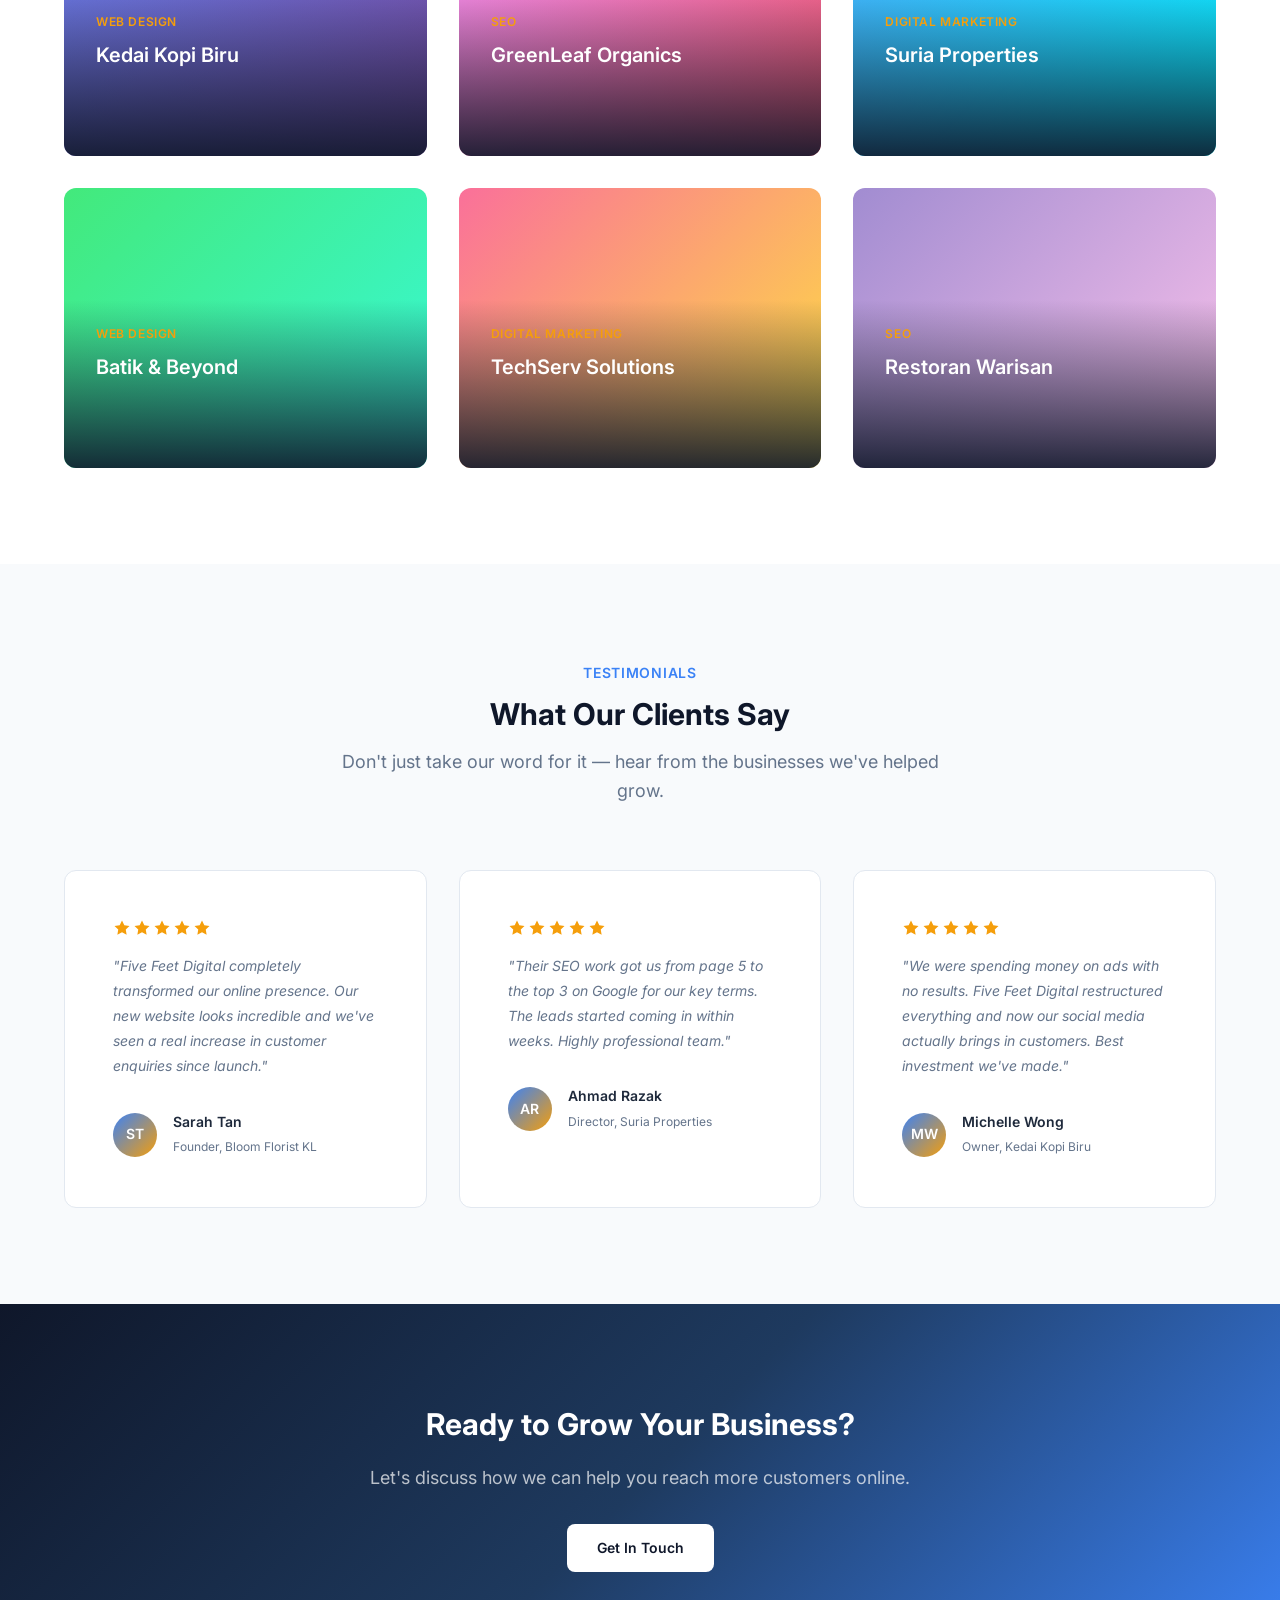
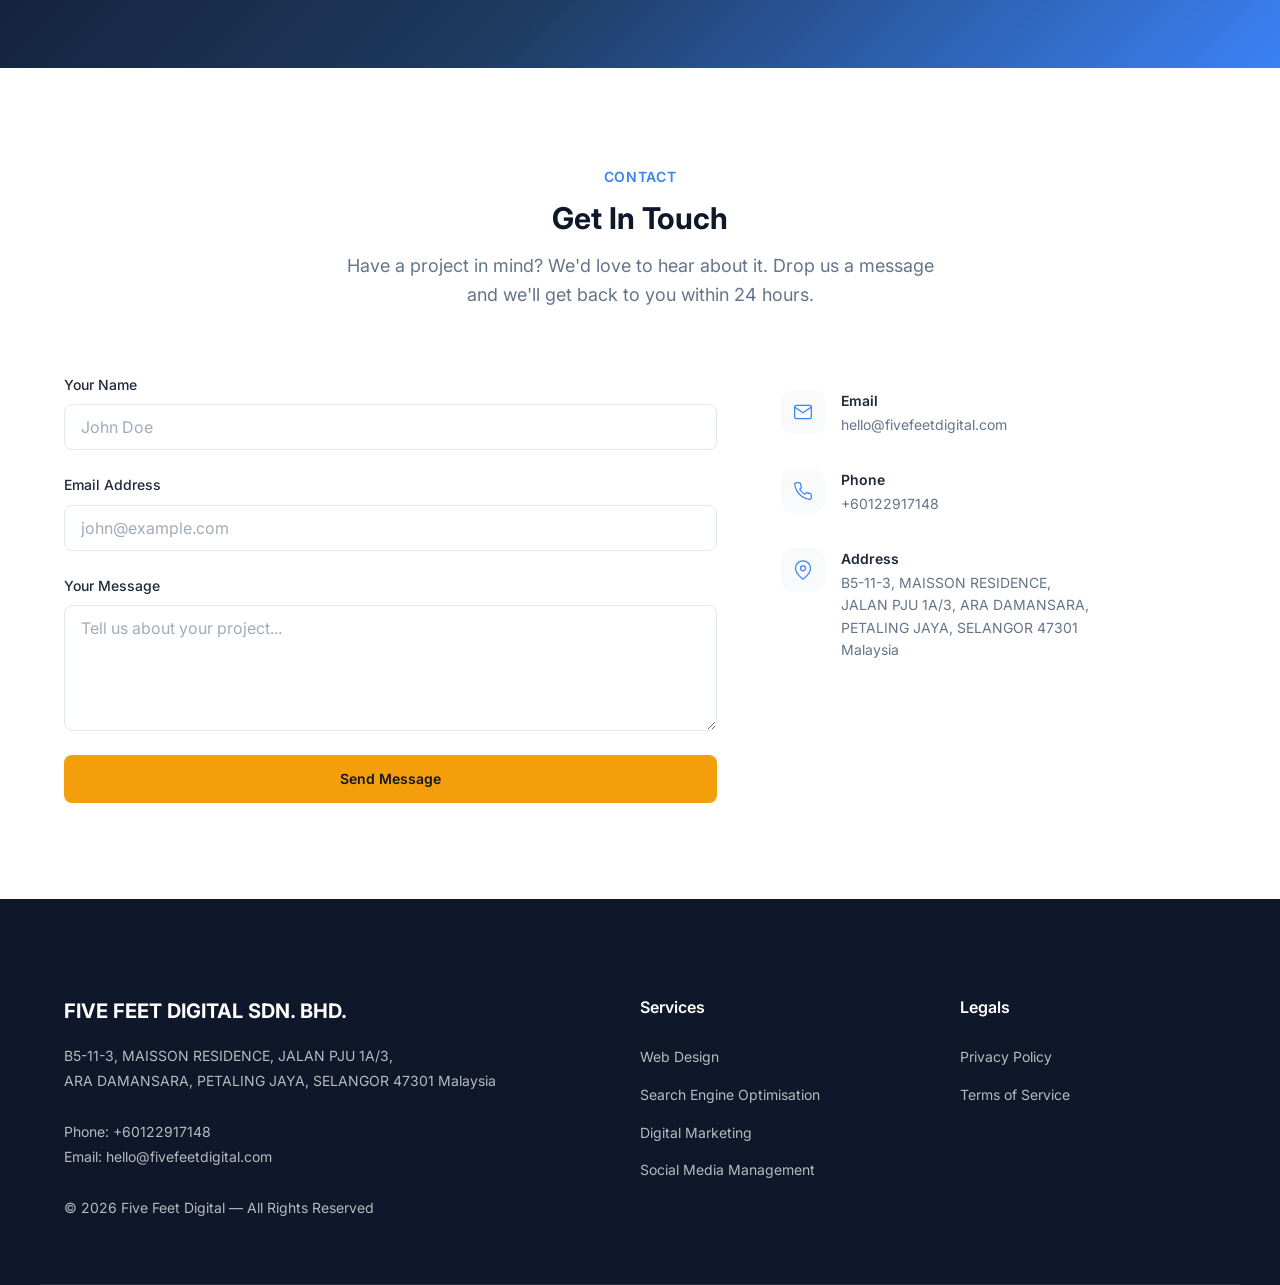
==== commit 084c7bdc: "fixed legal links" ====
--- a/index.html
+++ b/index.html
@@ -390,8 +390,11 @@
     <div class="container footer__container">
       <div class="footer__col">
         <h3 class="footer__logo">FIVE FEET DIGITAL SDN. BHD.</h3>
-        <p>B5-11-3, MAISSON RESIDENCE, JALAN PJU 1A/3, ARA DAMANSARA, PETALING JAYA, SELANGOR 47301 Malaysia</p>
-        <p>+60122917148 | hello@fivefeetdigital.com</p>
+        <p>B5-11-3, MAISSON RESIDENCE, JALAN PJU 1A/3, <br>ARA DAMANSARA, PETALING JAYA, SELANGOR 47301 Malaysia</p>
+        <br>
+        <p>Phone: +60122917148</p>
+        <p>Email: hello@fivefeetdigital.com</p>
+        <br>
         <p>&copy; 2026 Five Feet Digital — All Rights Reserved</p>
       </div>
       <div class="footer__col">
@@ -406,8 +409,8 @@
       <div class="footer__col">
         <h4>Legals</h4>
         <ul>
-          <a href="privacy-policy.html">Privacy Policy</a>
-          <a href="terms-of-service.html">Terms of Service</a>
+          <li><a href="privacy-policy.html">Privacy Policy</a></li>
+          <li><a href="terms-of-service.html">Terms of Service</a></li>
         </ul>
       </div>
     </div>
--- a/style.css
+++ b/style.css
@@ -883,7 +883,7 @@
 
 .footer__container {
   display: grid;
-  grid-template-columns: 1.5fr 1fr 1fr;
+  grid-template-columns: 2fr 1fr 1fr;
   gap: var(--space-3xl);
   padding-bottom: var(--space-3xl);
   border-bottom: 1px solid rgba(255, 255, 255, 0.1);
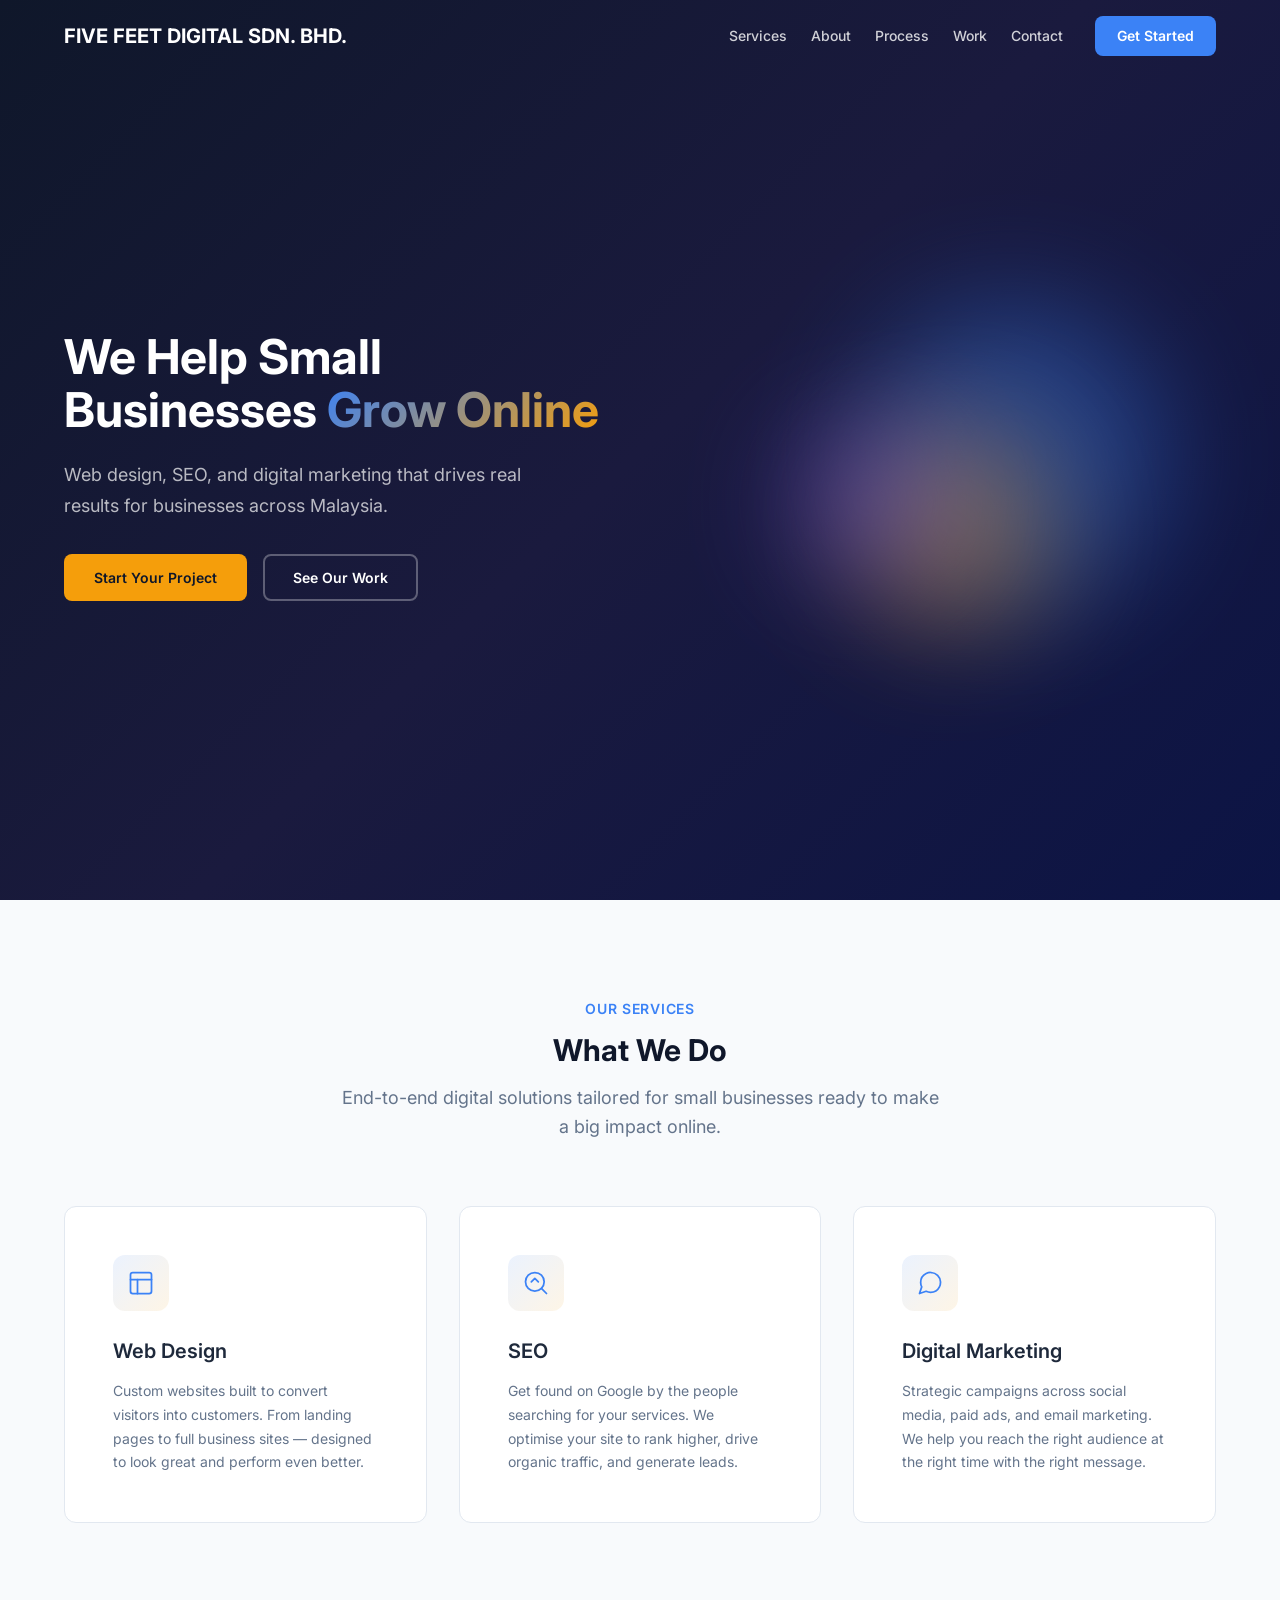
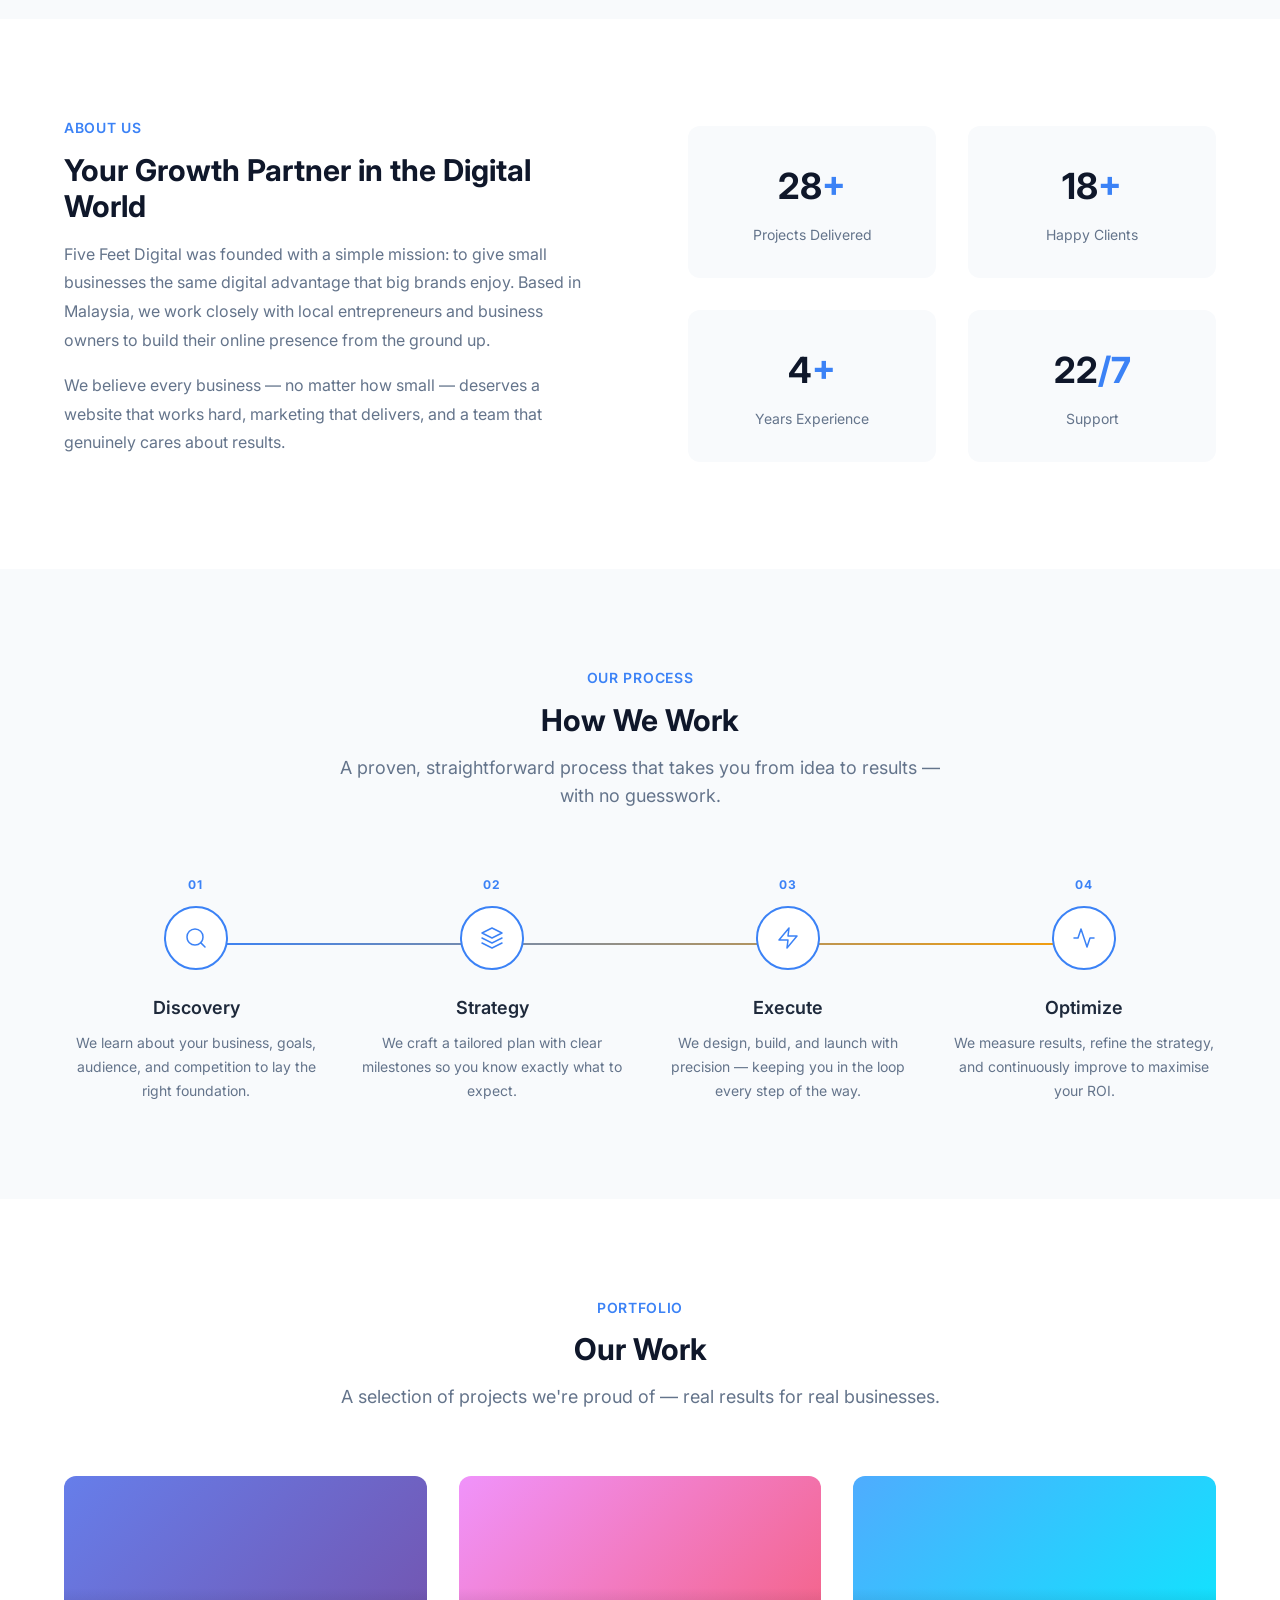
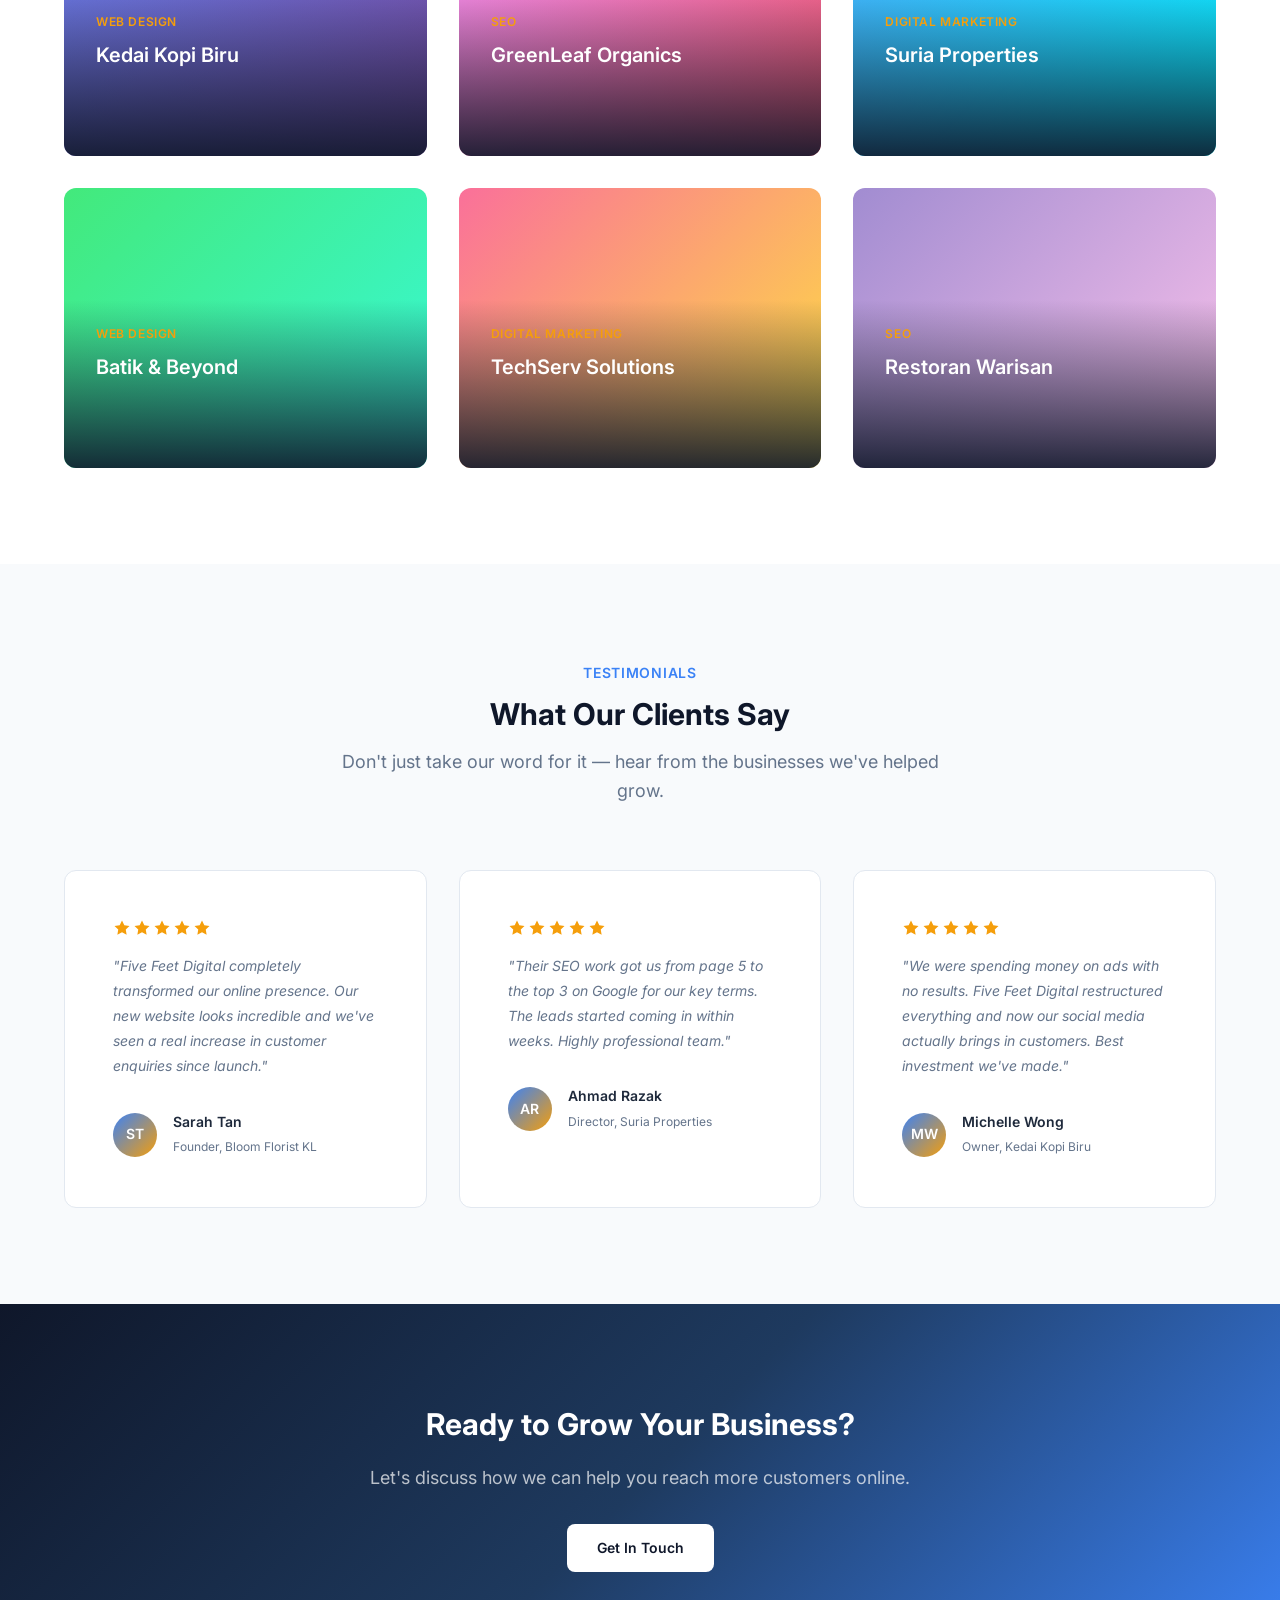
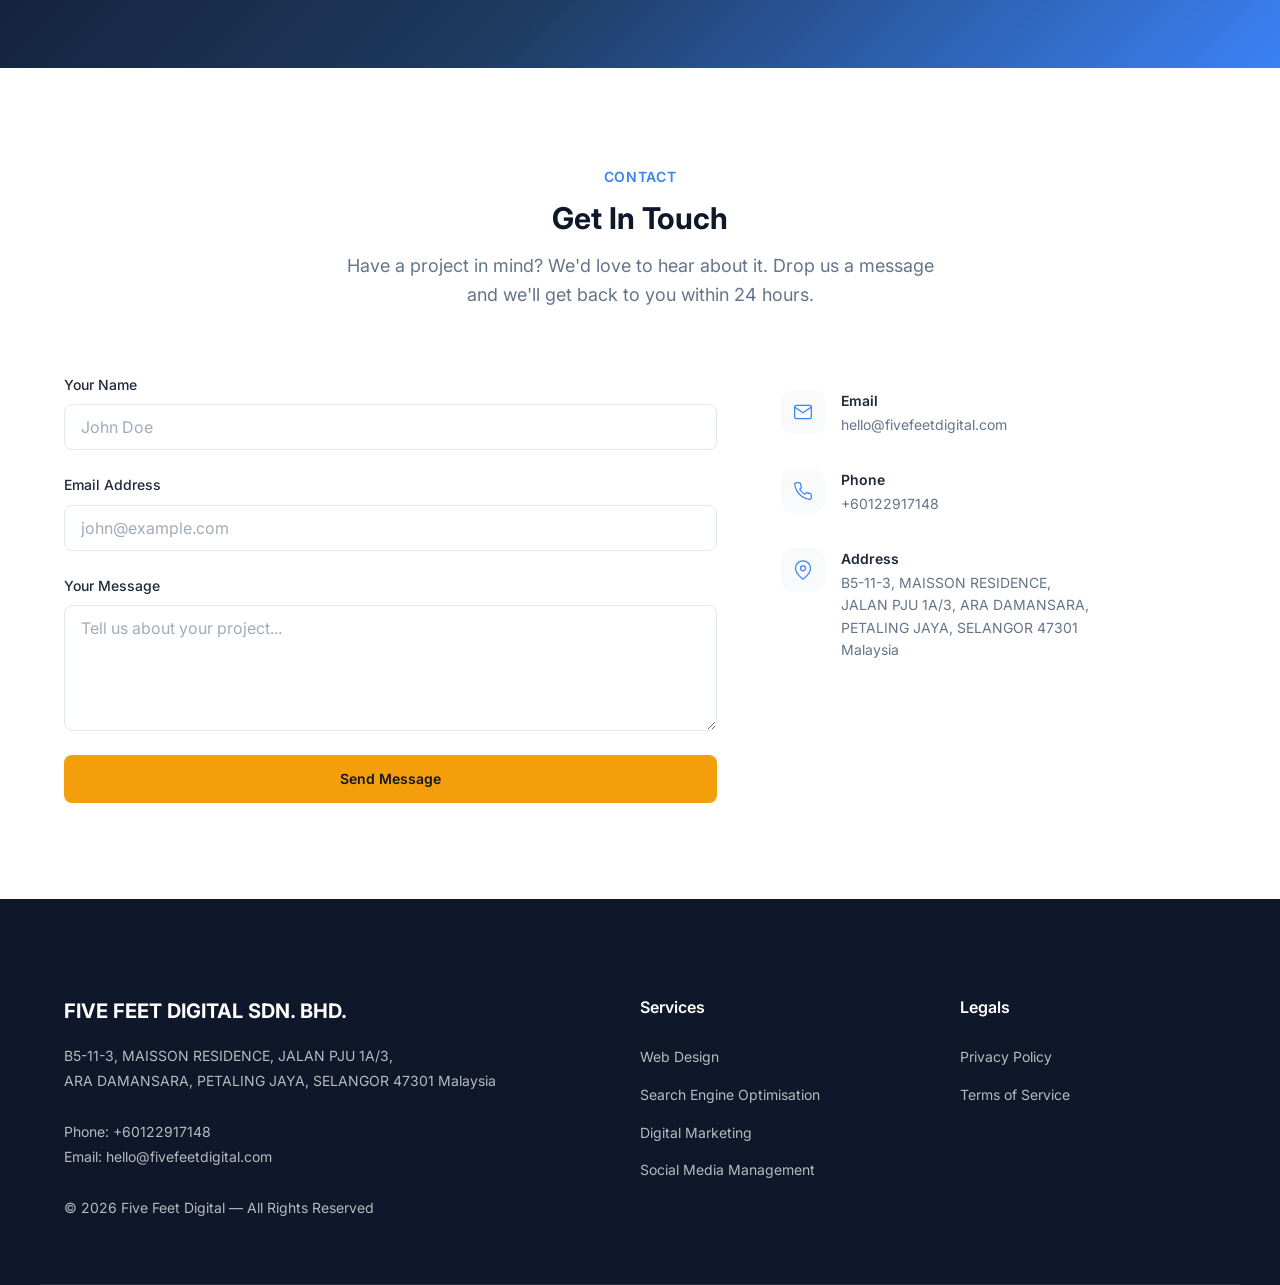
==== commit 77b2c0c0: "removed email link" ====
--- a/index.html
+++ b/index.html
@@ -352,7 +352,7 @@
               </div>
               <div>
                 <strong>Email</strong>
-                <p><a href="mailto:hello@fivefeetdigital.com">hello@fivefeetdigital.com</a></p>
+                <p>hello@fivefeetdigital.com</p>
               </div>
             </div>
             <div class="contact__info-item">
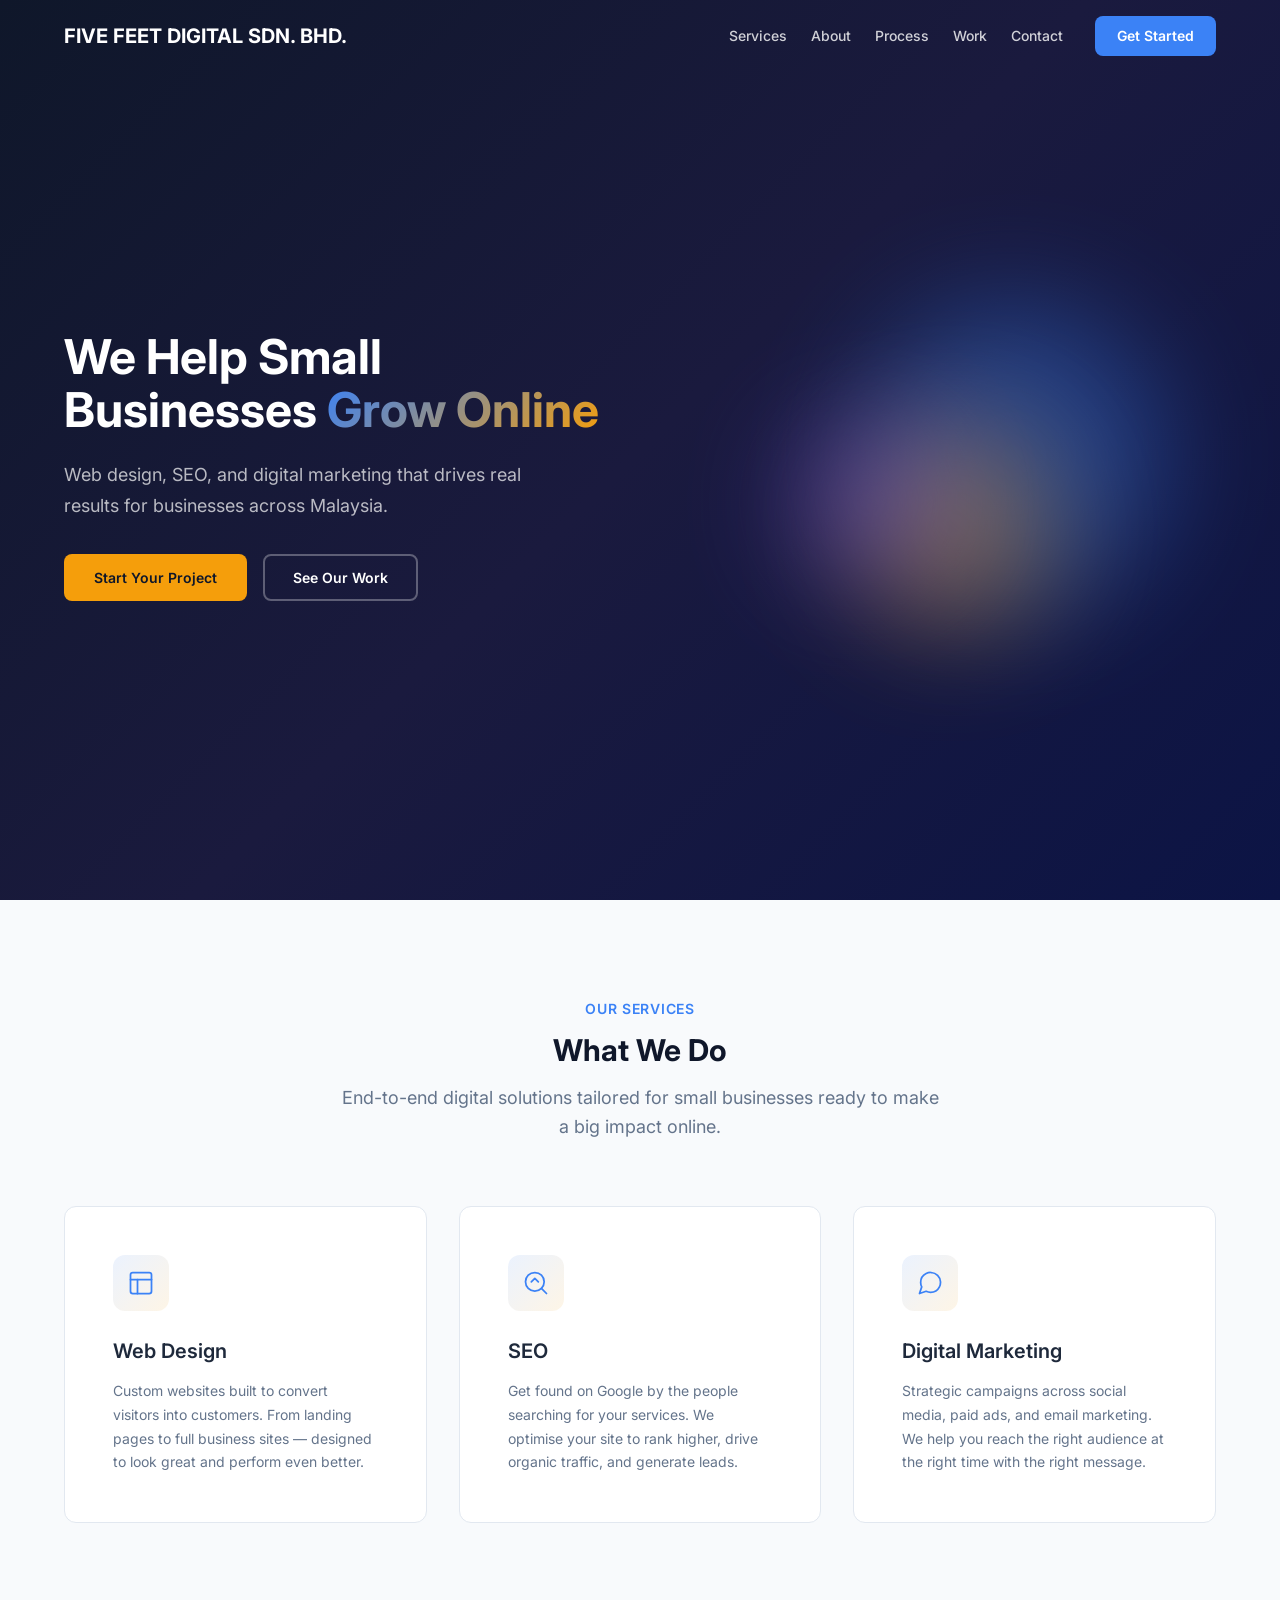
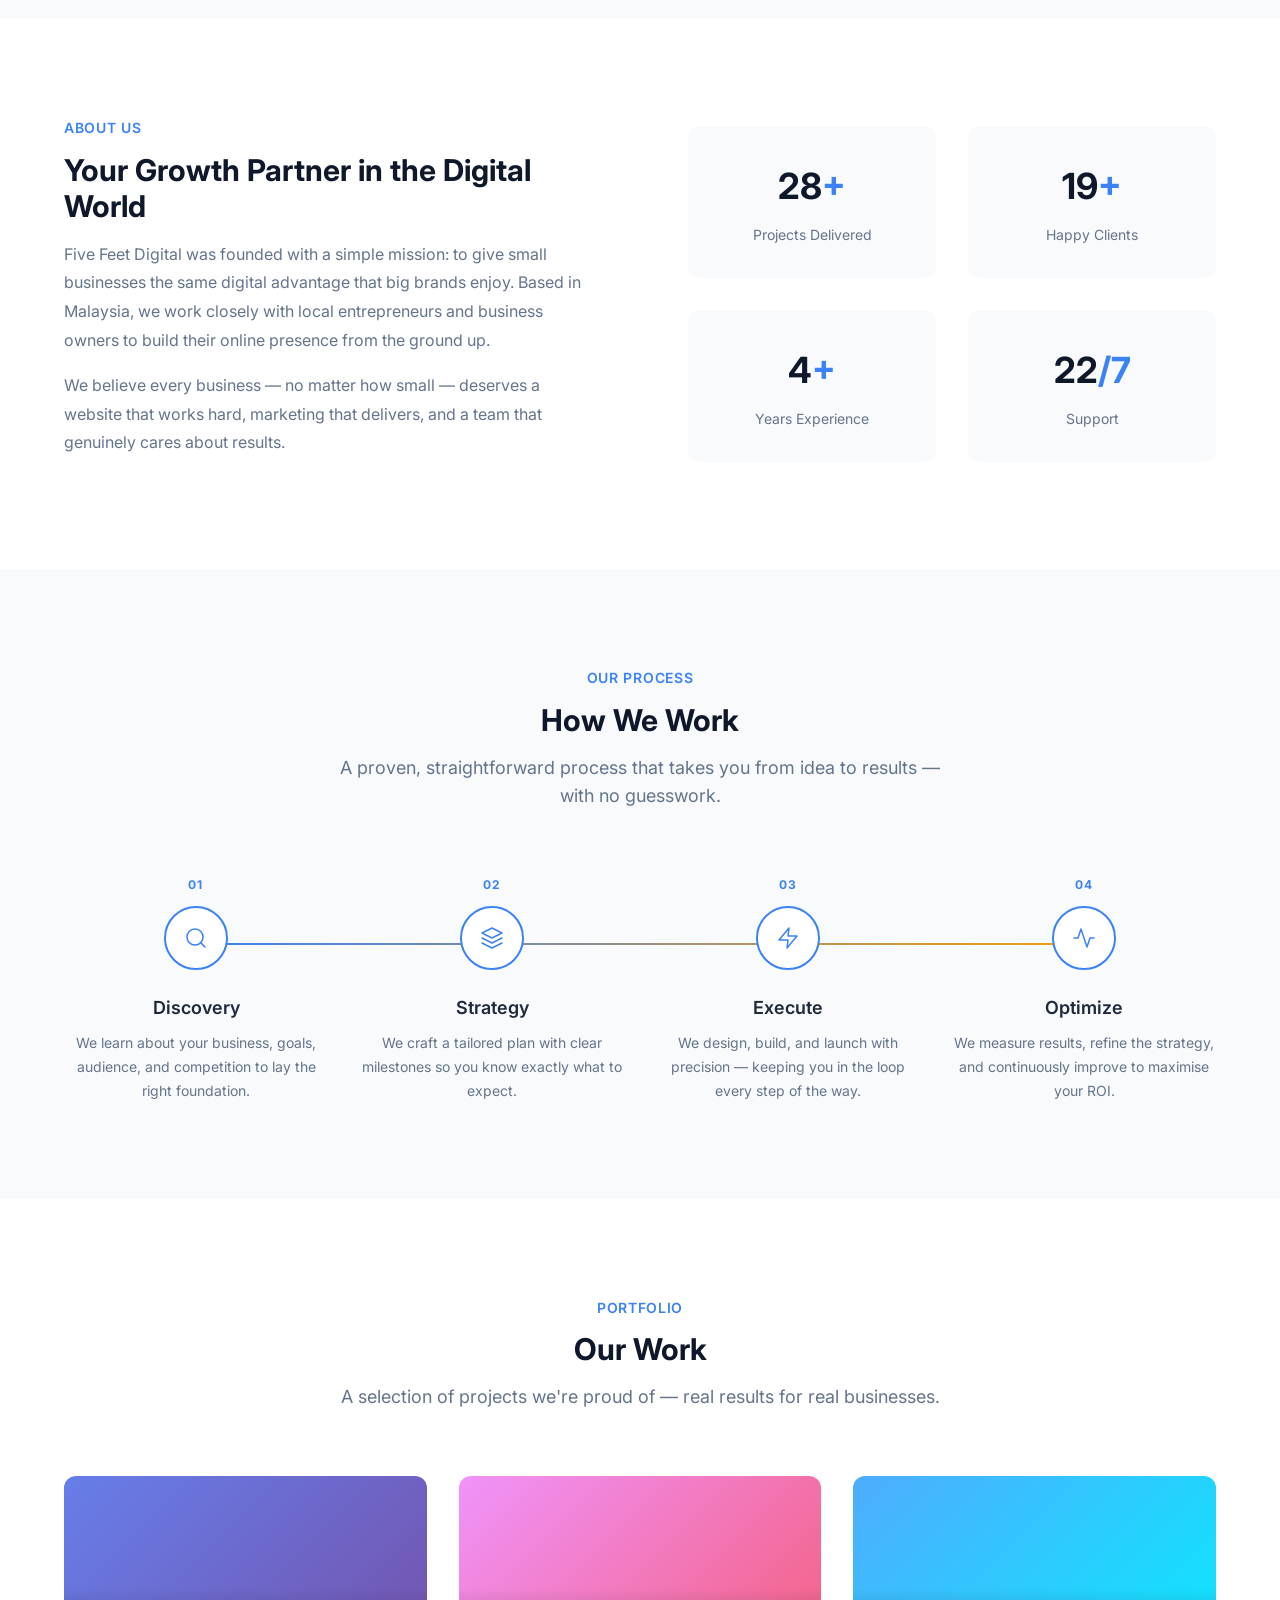
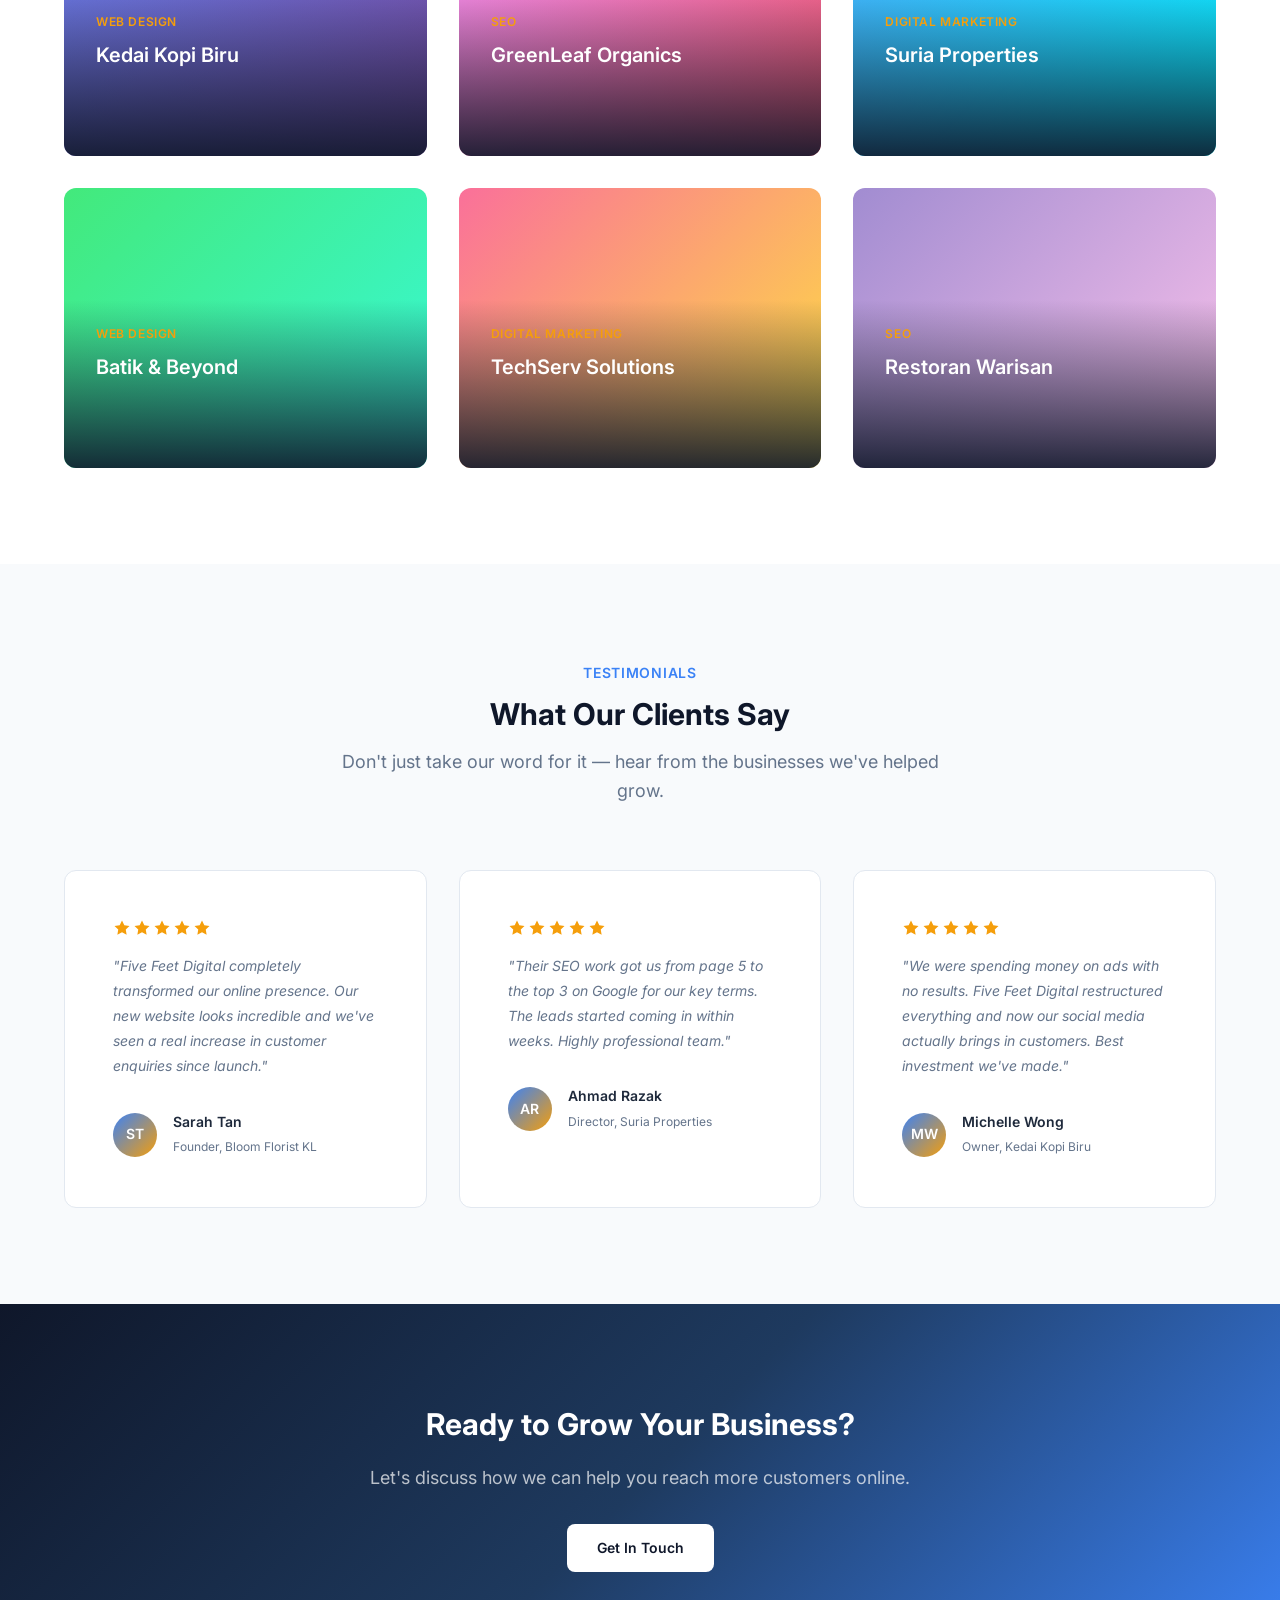
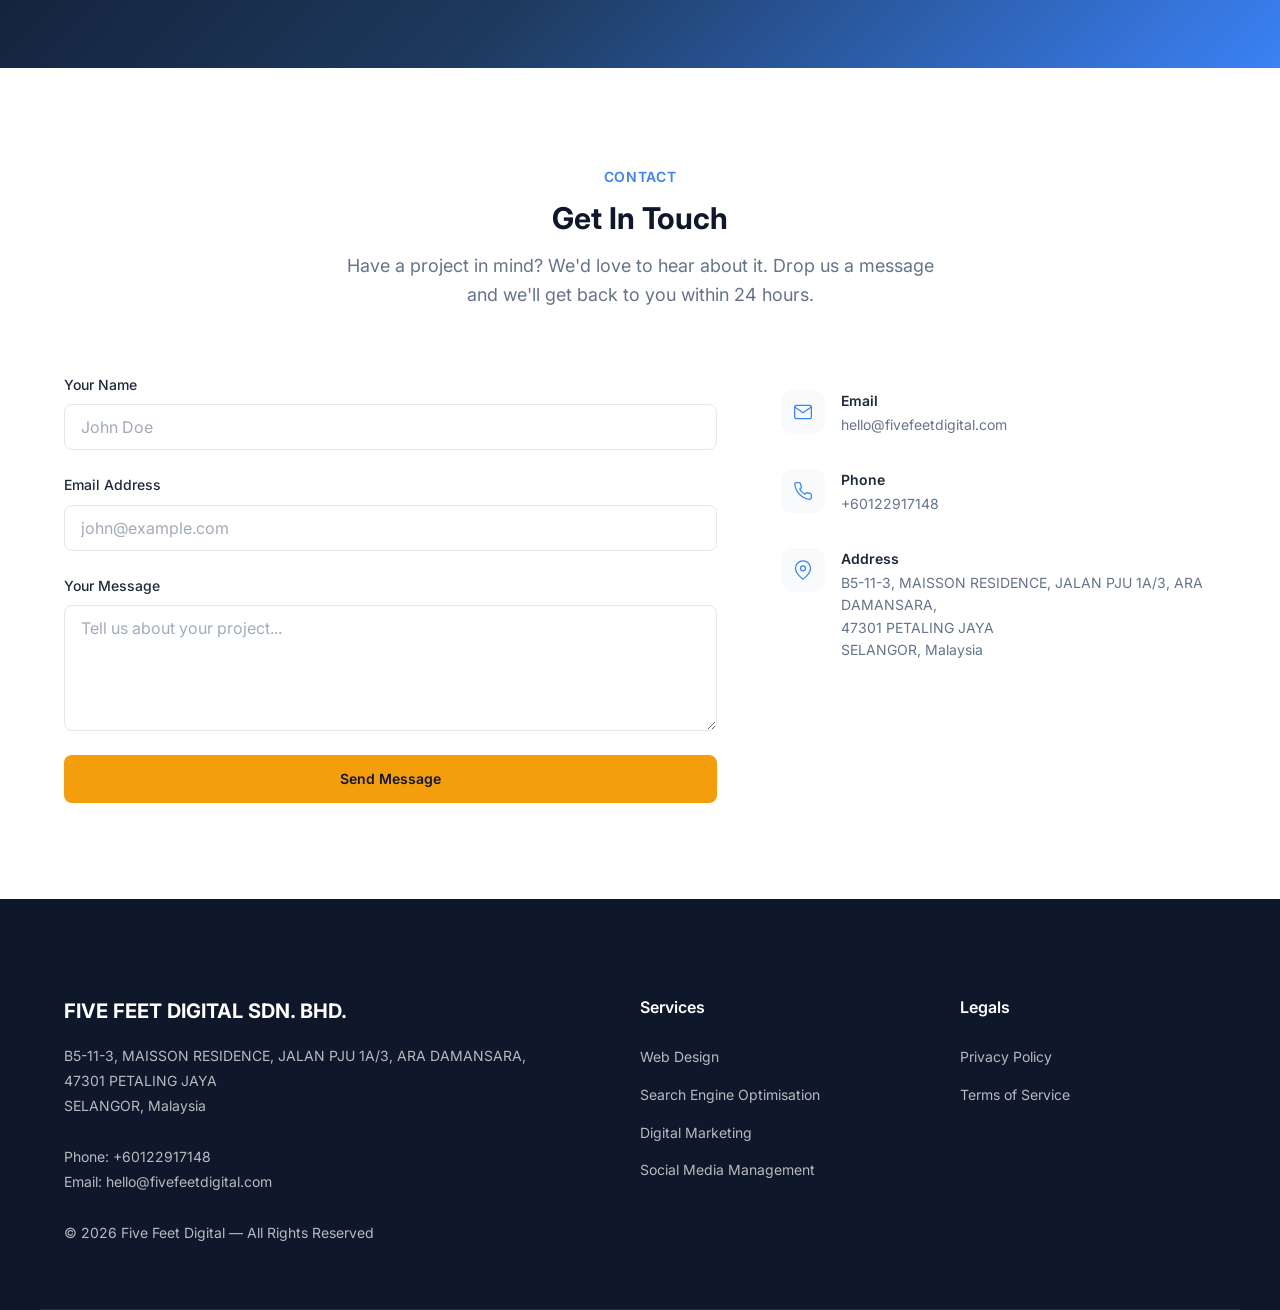
==== commit 076f80ae: "update business address format" ====
--- a/index.html
+++ b/index.html
@@ -375,7 +375,7 @@
               </div>
               <div>
                 <strong>Address</strong>
-                <p>B5-11-3, MAISSON RESIDENCE,<br>JALAN PJU 1A/3, ARA DAMANSARA,<br>PETALING JAYA, SELANGOR 47301<br>Malaysia</p>
+                <p>B5-11-3, MAISSON RESIDENCE, JALAN PJU 1A/3, ARA DAMANSARA,<br> 47301 PETALING JAYA<br> SELANGOR, Malaysia</p>
               </div>
             </div>
           </div>
@@ -390,7 +390,7 @@
     <div class="container footer__container">
       <div class="footer__col">
         <h3 class="footer__logo">FIVE FEET DIGITAL SDN. BHD.</h3>
-        <p>B5-11-3, MAISSON RESIDENCE, JALAN PJU 1A/3, <br>ARA DAMANSARA, PETALING JAYA, SELANGOR 47301 Malaysia</p>
+        <p>B5-11-3, MAISSON RESIDENCE, JALAN PJU 1A/3, ARA DAMANSARA,<br> 47301 PETALING JAYA<br> SELANGOR, Malaysia</p>
         <br>
         <p>Phone: +60122917148</p>
         <p>Email: hello@fivefeetdigital.com</p>
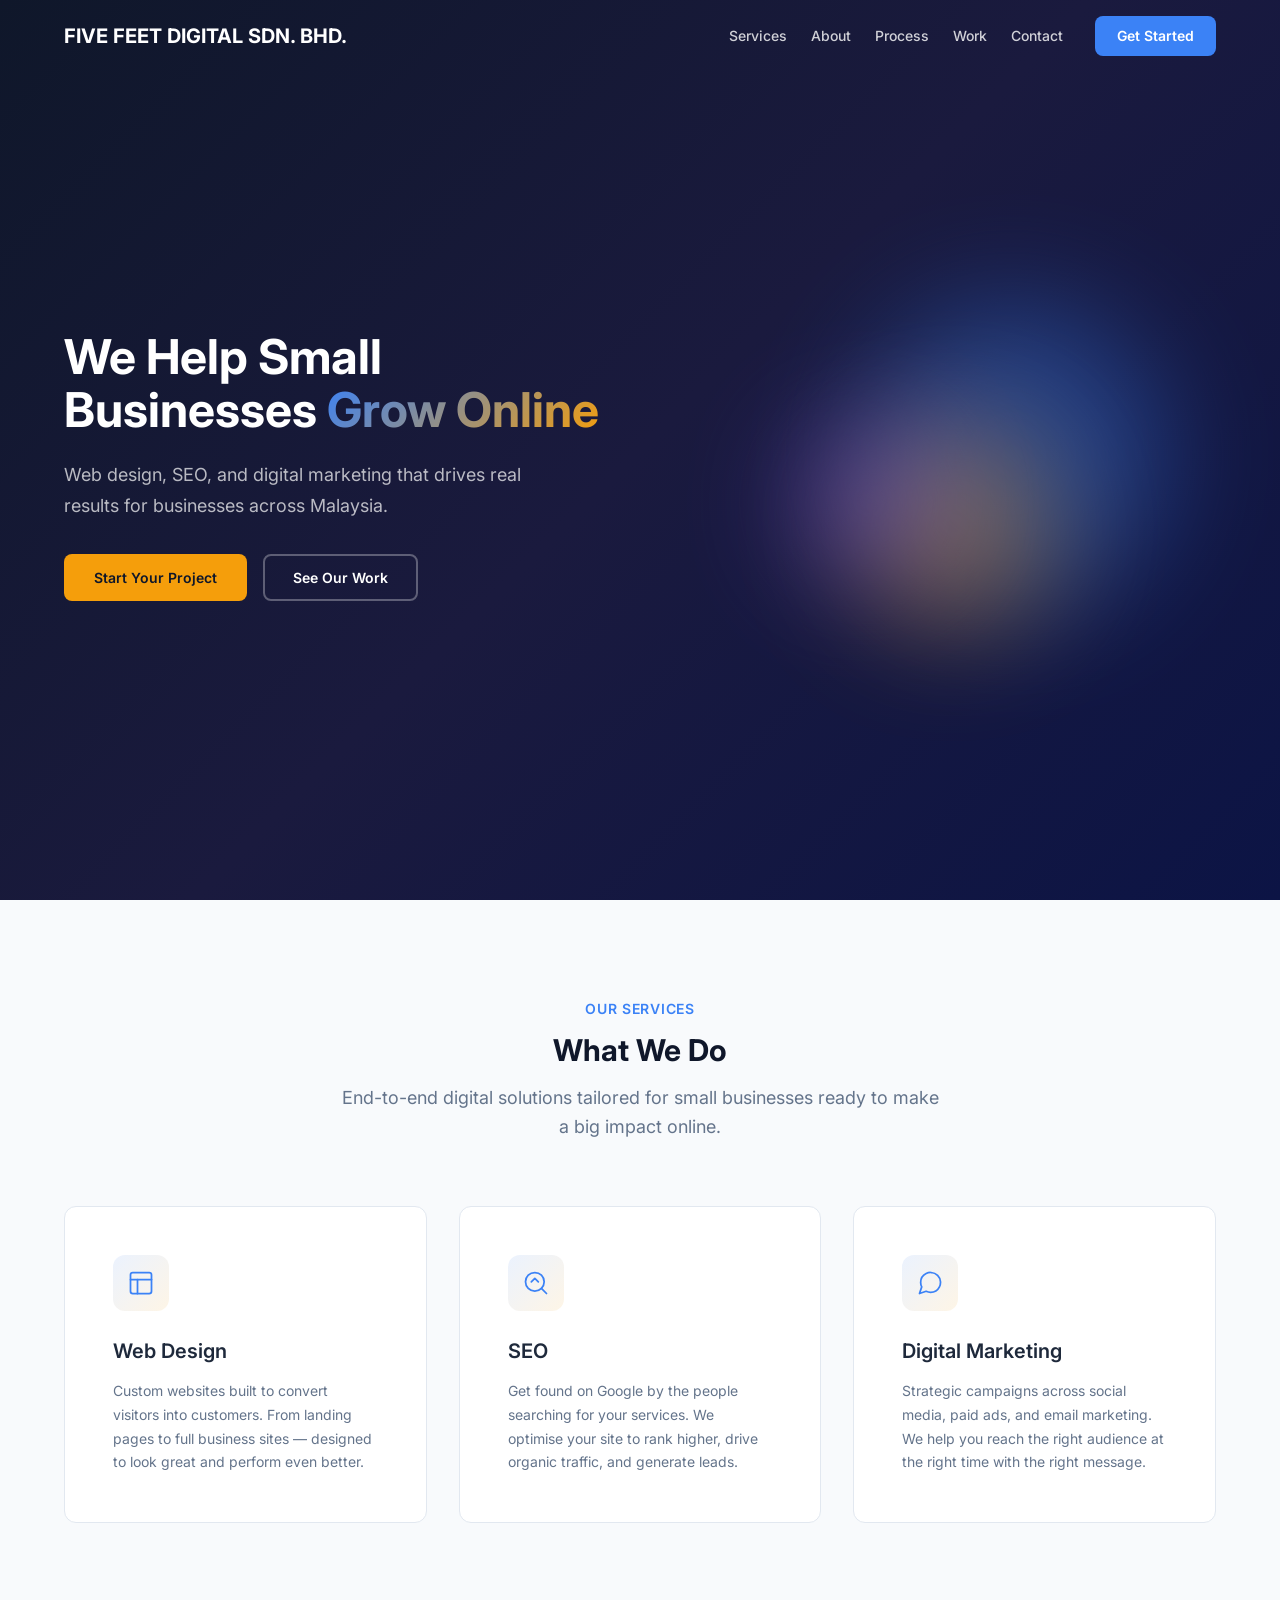
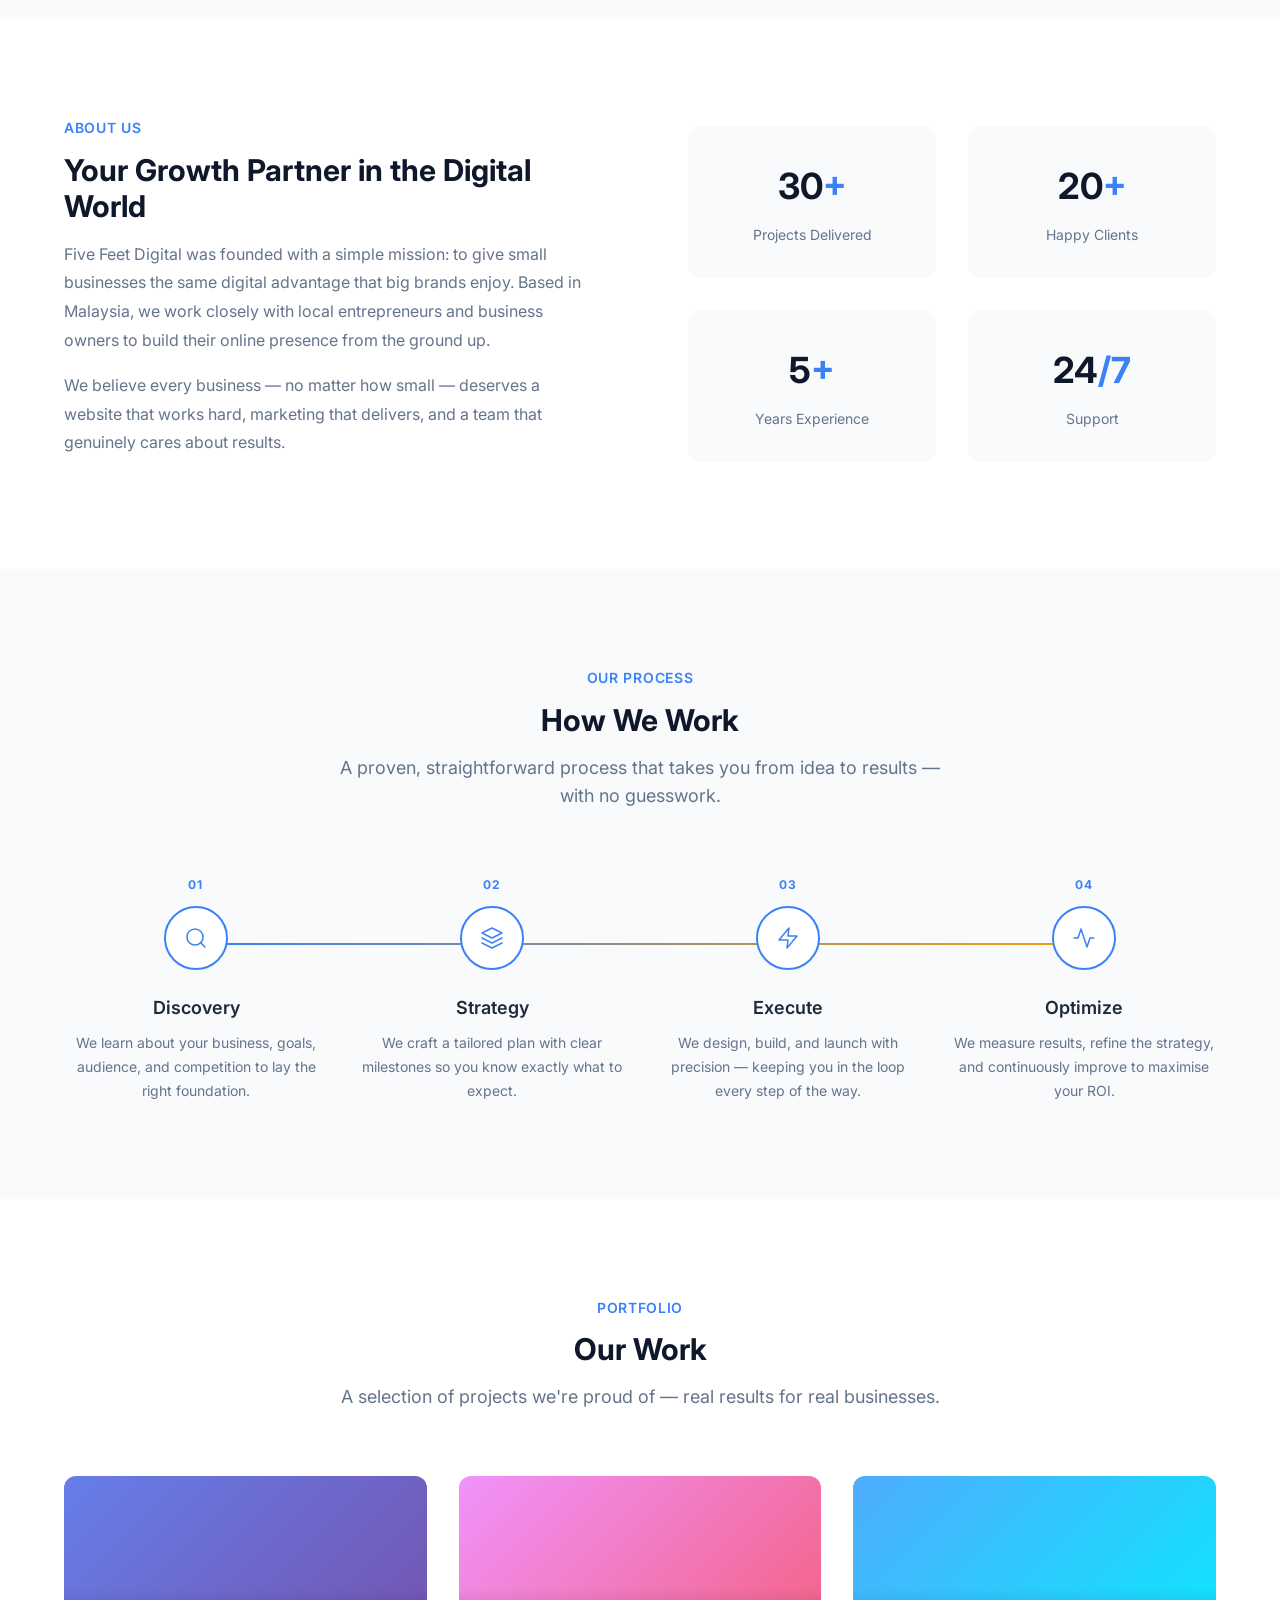
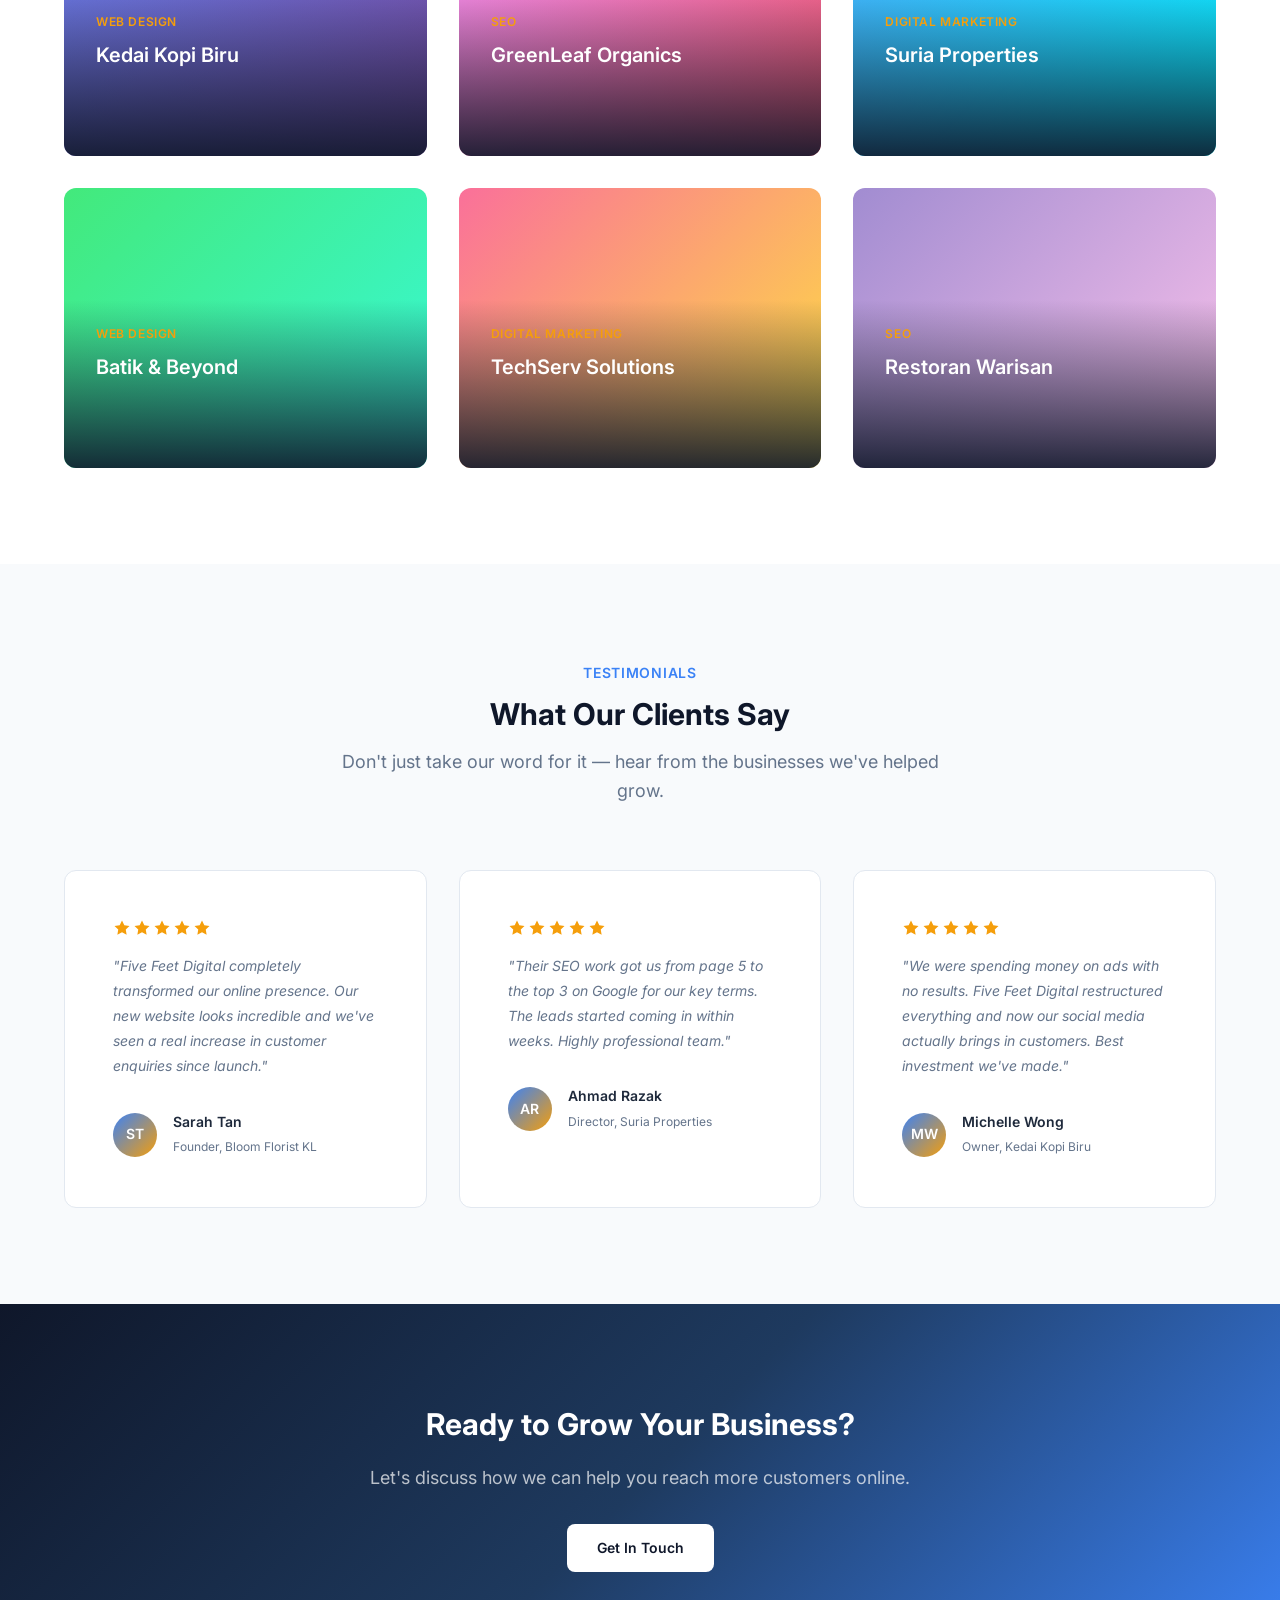
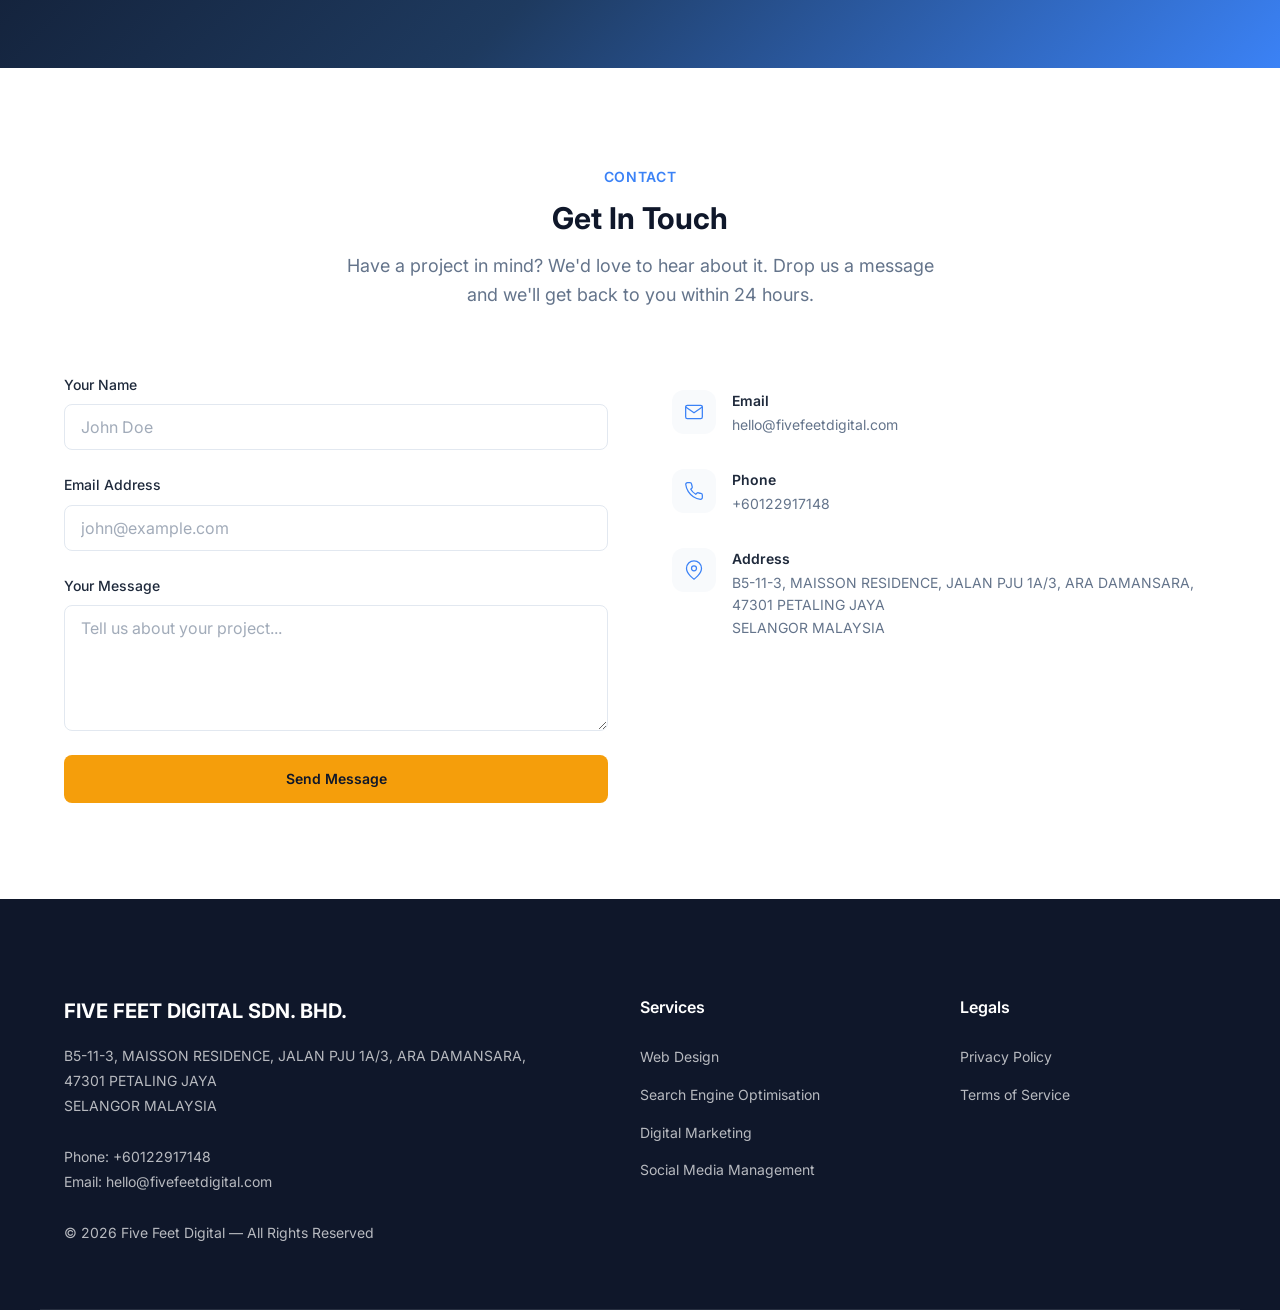
==== commit 00a72ec9: "update address punctuation" ====
--- a/index.html
+++ b/index.html
@@ -375,7 +375,7 @@
               </div>
               <div>
                 <strong>Address</strong>
-                <p>B5-11-3, MAISSON RESIDENCE, JALAN PJU 1A/3, ARA DAMANSARA,<br> 47301 PETALING JAYA<br> SELANGOR, Malaysia</p>
+                <p>B5-11-3, MAISSON RESIDENCE, JALAN PJU 1A/3, ARA DAMANSARA,<br> 47301 PETALING JAYA<br> SELANGOR MALAYSIA</p>
               </div>
             </div>
           </div>
@@ -390,7 +390,7 @@
     <div class="container footer__container">
       <div class="footer__col">
         <h3 class="footer__logo">FIVE FEET DIGITAL SDN. BHD.</h3>
-        <p>B5-11-3, MAISSON RESIDENCE, JALAN PJU 1A/3, ARA DAMANSARA,<br> 47301 PETALING JAYA<br> SELANGOR, Malaysia</p>
+        <p>B5-11-3, MAISSON RESIDENCE, JALAN PJU 1A/3, ARA DAMANSARA,<br> 47301 PETALING JAYA<br> SELANGOR MALAYSIA</p>
         <br>
         <p>Phone: +60122917148</p>
         <p>Email: hello@fivefeetdigital.com</p>
--- a/style.css
+++ b/style.css
@@ -766,7 +766,7 @@
 /* ===== Contact ===== */
 .contact__container {
   display: grid;
-  grid-template-columns: 1.2fr 0.8fr;
+  grid-template-columns: 1fr 1fr;
   gap: var(--space-3xl);
 }
 
